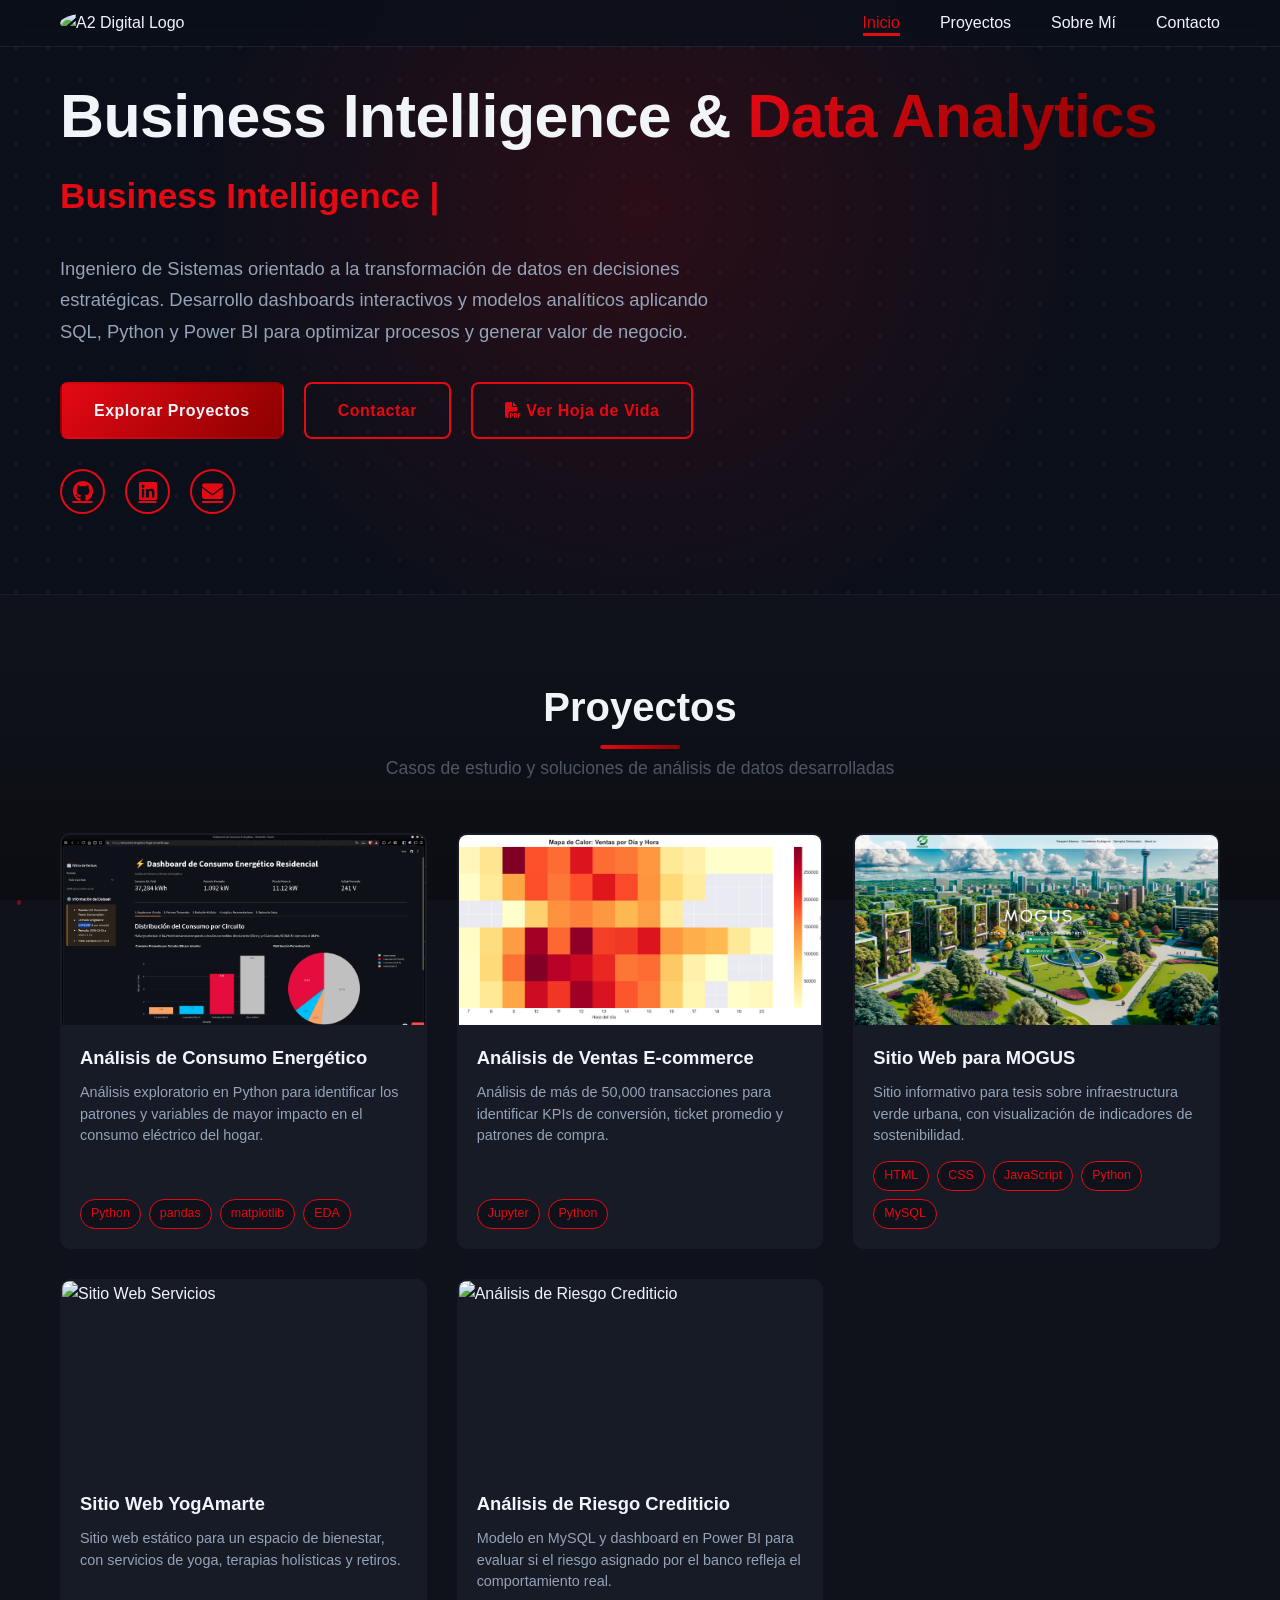
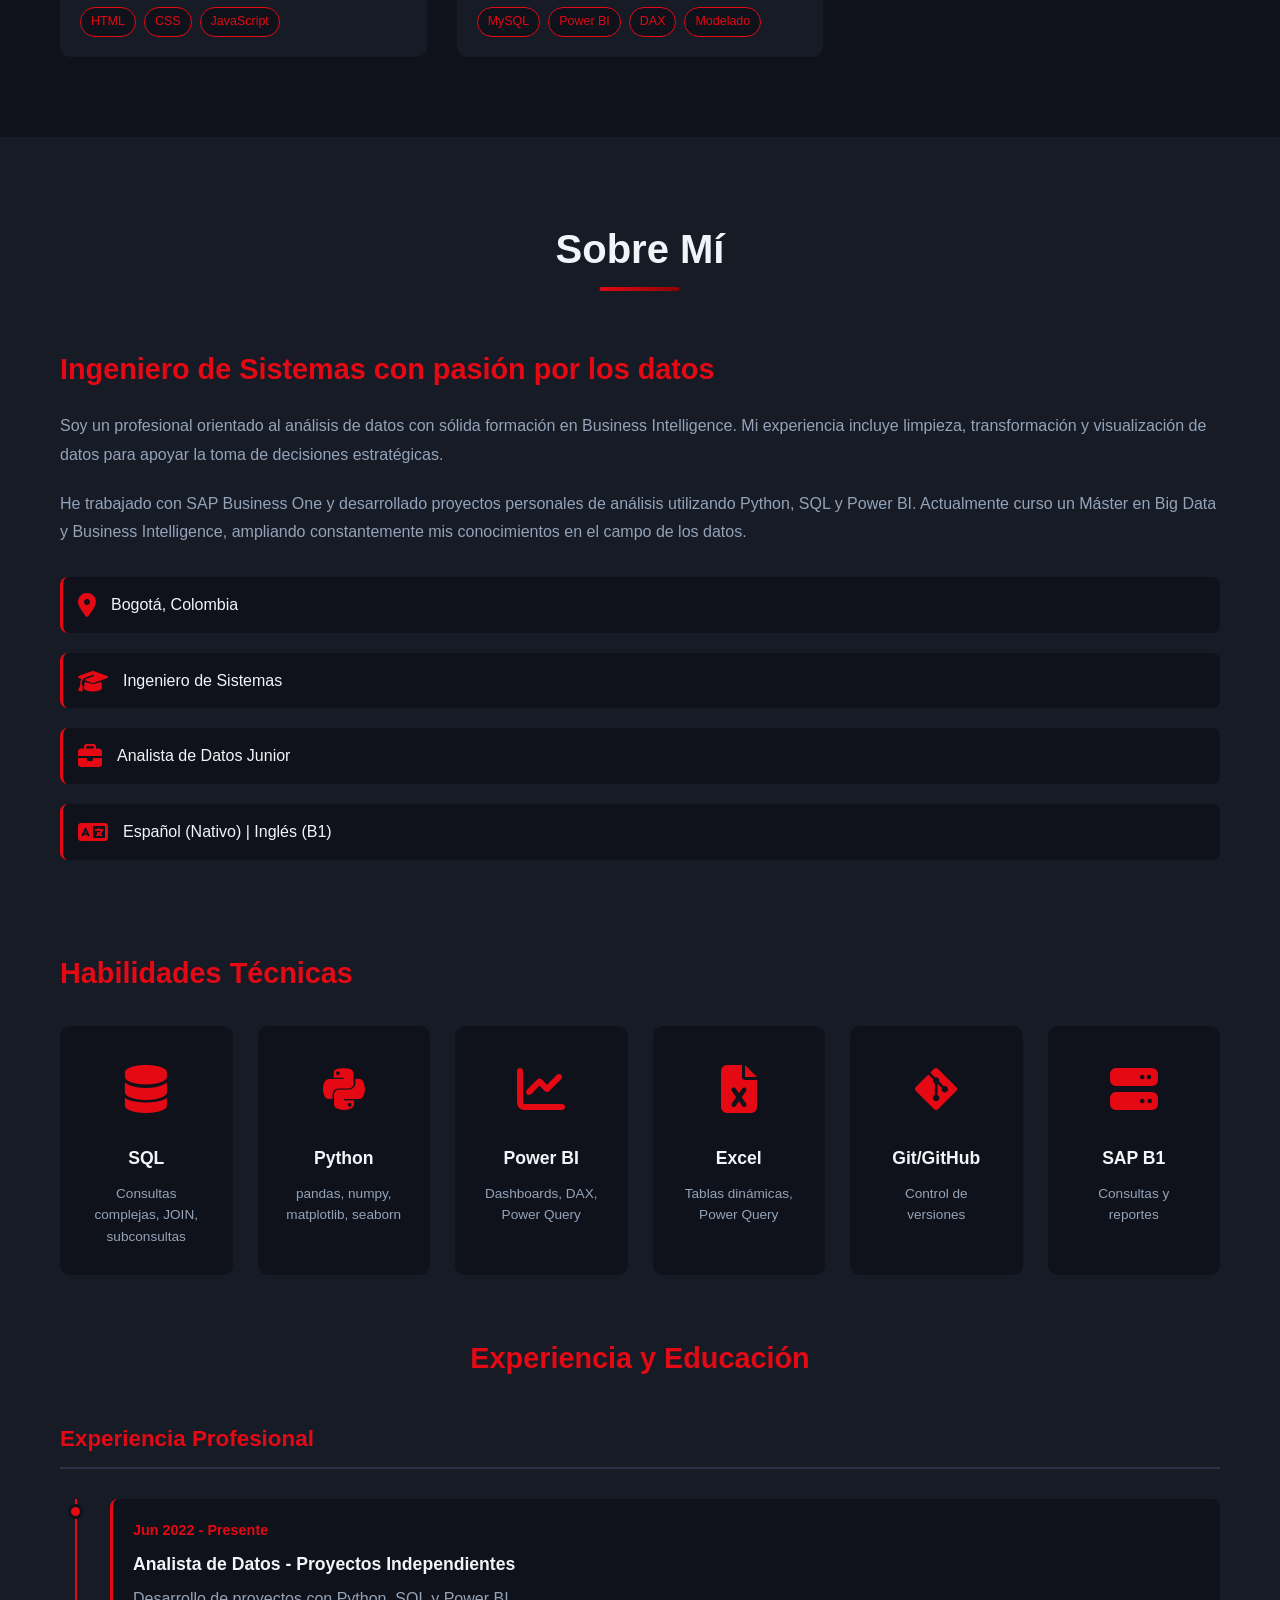
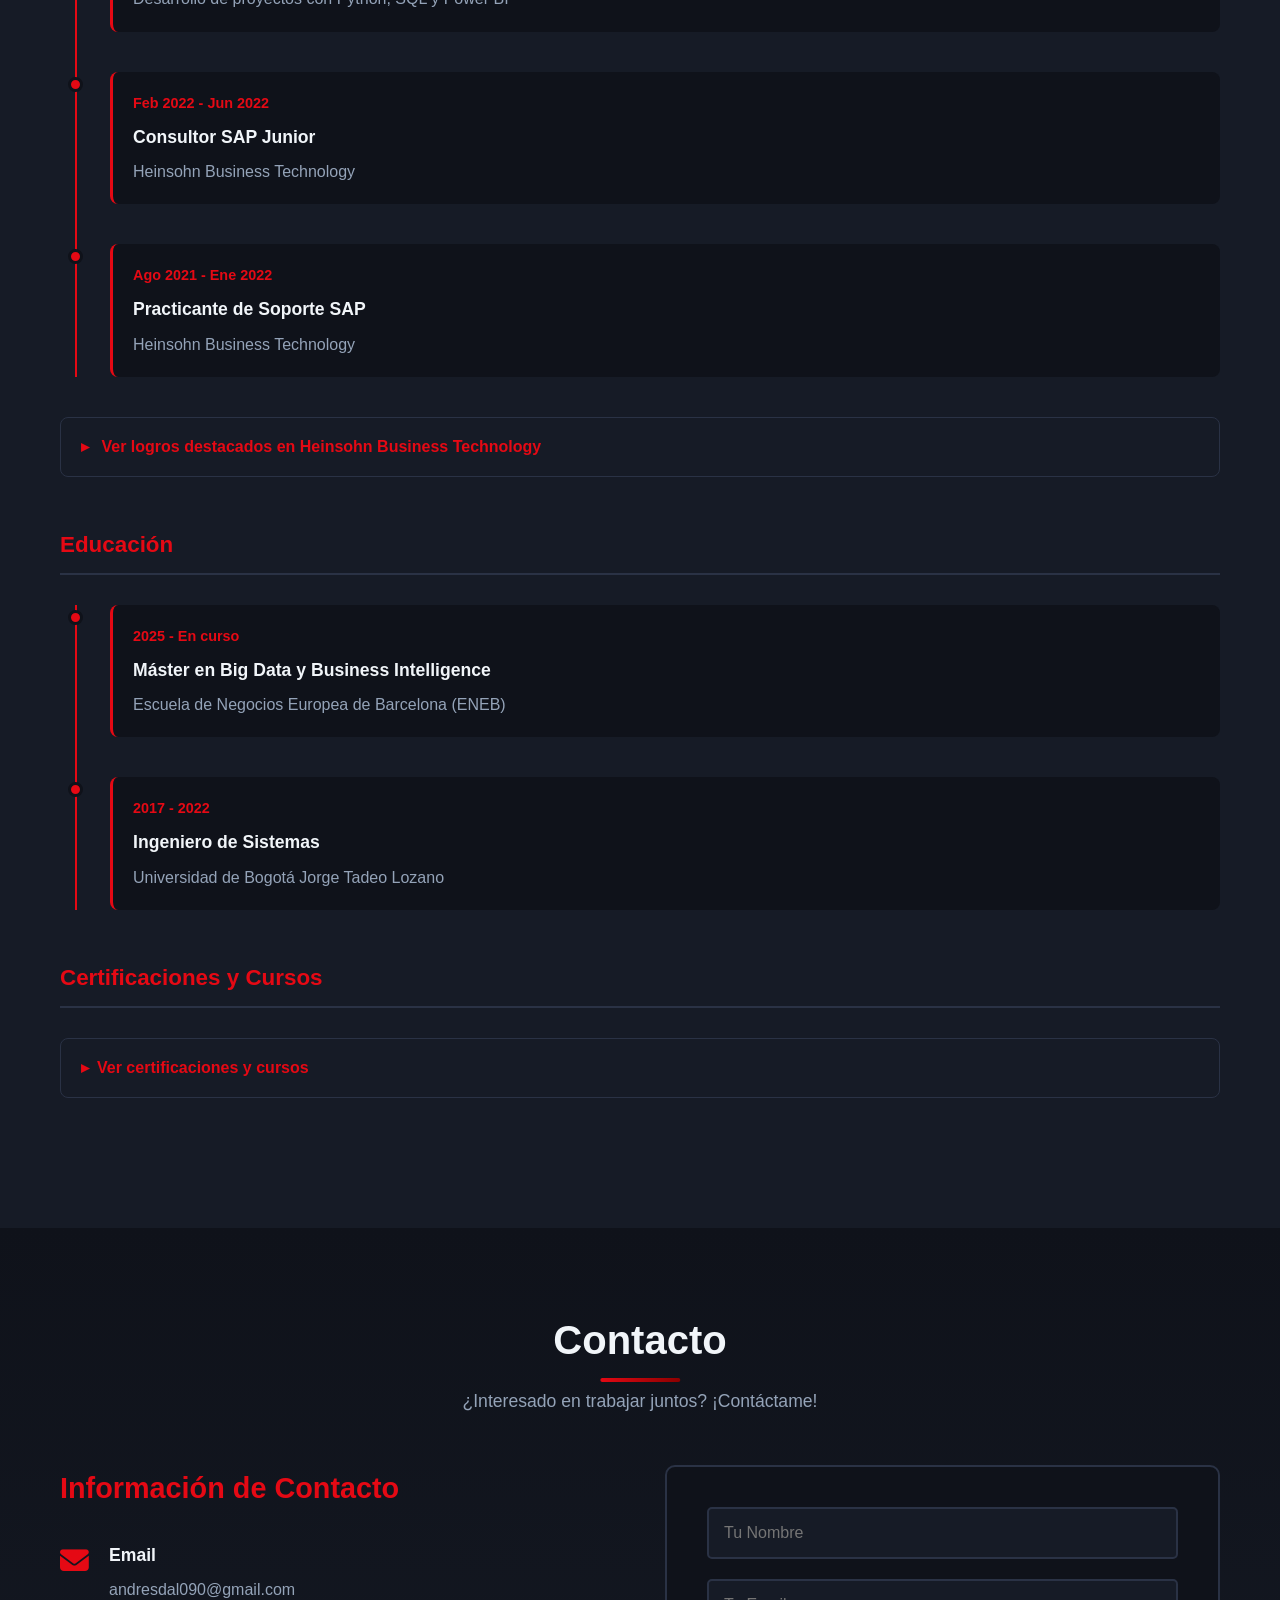
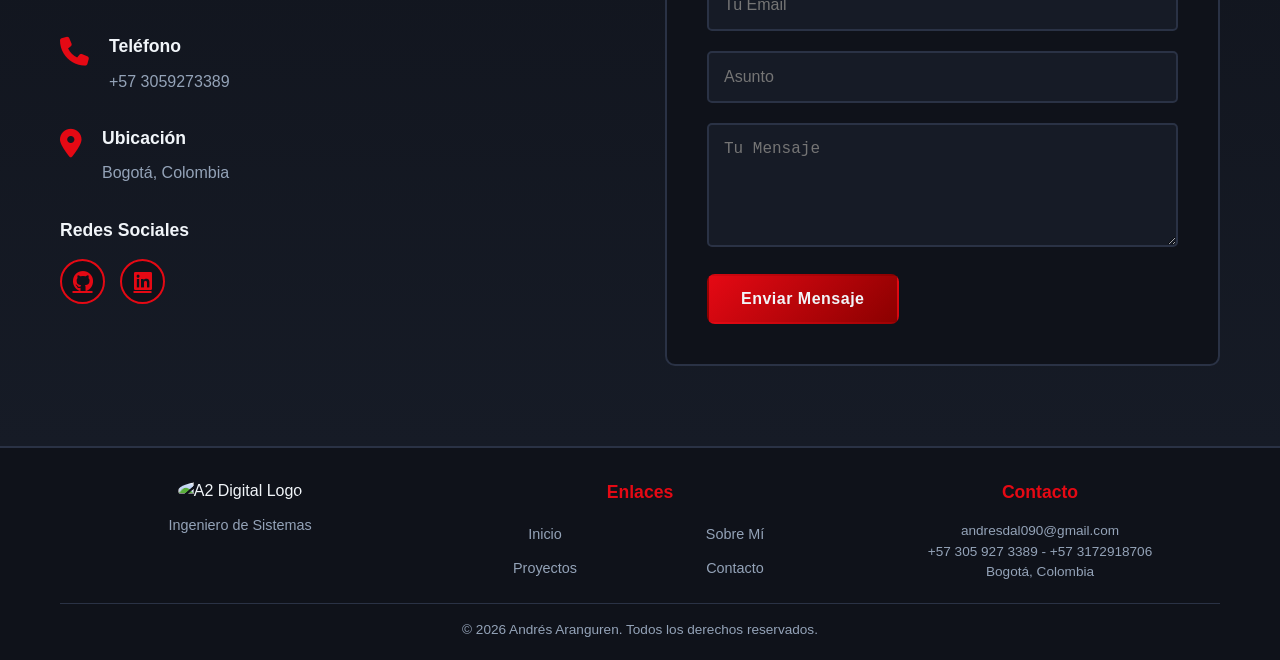
==== index.html @ 92c018df "Change CV download link to Google Drive Updated CV link to point to Google Drive and changed button " ====
<!DOCTYPE html>
<html lang="es">
  <head>
    <meta charset="UTF-8">
    <meta name="viewport" content="width=device-width, initial-scale=1.0">
    <meta
      name="description"
      content="Portafolio de Andrés Aranguren - Ingeniero de Sistemas especializado en Business Intelligence, Data Analytics e Ingeniería de Sistemas con SQL, Python, Power BI"
    >
    <meta
      name="keywords"
      content="Business Intelligence, Data Analytics, Ingeniería de Sistemas, SQL, Python, Power BI, Analista de Datos"
    >
    <meta name="author" content="Andrés Aranguren">
    <title>Andrés Aranguren | Business Intelligence & Data Analytics</title>
    <link rel="stylesheet" href="assets/css/variable.css">
    <link rel="stylesheet" href="assets/css/style.css">

    <!-- Font Awesome Icons -->
    <link
      rel="stylesheet"
      href="https://cdnjs.cloudflare.com/ajax/libs/font-awesome/6.4.0/css/all.min.css"
    >
    <link rel="shortcut icon" href="favicon.png">

    <script type="application/ld+json">
      {
        "@context": "https://schema.org",
        "@type": "Person",
        "name": "Andrés Aranguren",
        "jobTitle": "Analista de Datos Junior",
        "url": "https://a2-digital.github.io/portafolio-analista-datos/",
        "sameAs": [
          "https://github.com/a2-digital",
          "https://www.linkedin.com/in/andres-aranguren-b758a3211"
        ]
      }
    </script>
  </head>
  <body>
    <nav class="navbar" id="navbar">
      <div class="container nav-container">
        <div class="logo">
          <img src="assets/images/logo.png" alt="A2 Digital Logo">
        </div>
        <ul class="nav-menu" id="nav-menu">
          <li><a href="#home" class="nav-link active">Inicio</a></li>
          <li><a href="#projects" class="nav-link">Proyectos</a></li>
          <li><a href="#about" class="nav-link">Sobre Mí</a></li>
          <li><a href="#contact" class="nav-link">Contacto</a></li>
        </ul>
        <div class="hamburger" id="hamburger">
          <span></span>
          <span></span>
          <span></span>
        </div>
      </div>
    </nav>

    <section id="home" class="hero">
      <div class="hero-overlay"></div>
      <div class="container hero-content">
        <div class="hero-text">
          <h1 class="hero-title">
            Business Intelligence & <span class="highlight">Data Analytics</span>
          </h1>
          <h2 class="hero-subtitle">
            <span class="typing-text"></span>
            <span class="cursor">|</span>
          </h2>
          <p class="hero-description">
            Ingeniero de Sistemas orientado a la transformación de datos en decisiones estratégicas. Desarrollo dashboards interactivos y modelos analíticos aplicando SQL, Python y Power BI para optimizar procesos y generar valor de negocio.
          </p>
          <div class="hero-buttons">
            <a href="#projects" class="btn btn-primary">Explorar Proyectos</a>
            <a href="#contact" class="btn btn-secondary">Contactar</a>
            <a href="https://drive.google.com/file/d/12KLltiyiyYY63HSuID1LTZAYPNpR9r2h/view?usp=sharing" 
               target="_blank" 
               rel="noopener noreferrer" 
               class="btn btn-secondary">
              <i class="fa-solid fa-file-pdf"></i> Ver Hoja de Vida
            </a>
          </div>
          <div class="social-links">
            <a
              href="https://github.com/a2-digital"
              target="_blank"
              aria-label="GitHub"
              title="Github"
            >
              <i class="fab fa-github"></i>
              <span class="tooltip-text">Github</span>
            </a>
            <a
              href="https://www.linkedin.com/in/andres-aranguren-b758a3211"
              target="_blank"
              aria-label="LinkedIn"
              title="Linkedin"
            >
              <i class="fab fa-linkedin"></i>
              <span class="tooltip-text">Linkedin</span>
            </a>
            <a
              href="javascript:void(0);"
              class="email-link"
              id="copyEmailBtn"
              data-email="andresdal090@gmail.com"
              aria-label="Copiar Email"
              title="Copiar correo al portapapeles"
            >
              <i class="fas fa-envelope"></i>
              <span class="tooltip-text" id="emailTooltip">Copiar correo</span>
            </a>
          </div>
        </div>
      </div>
      <div class="scroll-indicator">
        <a href="#about" aria-label="Desplazarse hacia abajo">
          <i class="fas fa-chevron-down"></i>
        </a>
      </div>
    </section>

    <!-- PROJECTS SECTION -->
    <section id="projects" class="projects">
      <div class="container">
        <h2 class="section-title">Proyectos</h2>
        <p class="section-subtitle">
          Casos de estudio y soluciones de análisis de datos desarrolladas
        </p>

        <div class="projects-grid">
          <!-- Proyecto 1: Consumo Energético -->
          <div class="project-card">
            <div class="project-image">
              <img
                src="assets/images/projects/dashboard.png"
                alt="Análisis Consumo Energético"
              >
              <div class="project-overlay">
                <a href="project/consumo-energetico.html" class="project-link">
                  <i class="fas fa-arrow-right"></i> Ver más
                </a>
              </div>
            </div>
            <div class="project-content">
              <h3>Análisis de Consumo Energético</h3>
              <p>
                Análisis exploratorio en Python para identificar los patrones y
                variables de mayor impacto en el consumo eléctrico del hogar.
              </p>
              <div class="project-tags">
                <span class="tag">Python</span>
                <span class="tag">pandas</span>
                <span class="tag">matplotlib</span>
                <span class="tag">EDA</span>
              </div>
            </div>
          </div>

          <!-- Proyecto 2: Ventas E-commerce -->
          <div class="project-card">
            <div class="project-image">
              <img
                src="assets/images/projects/ventas-ecommerce.png"
                alt="Análisis Ventas E-commerce"
              >
              <div class="project-overlay">
                <a href="project/ventas-ecommerce.html" class="project-link">
                  <i class="fas fa-arrow-right"></i> Ver más
                </a>
              </div>
            </div>
            <div class="project-content">
              <h3>Análisis de Ventas E-commerce</h3>
              <p>
                Análisis de más de 50,000 transacciones para identificar KPIs de
                conversión, ticket promedio y patrones de compra.
              </p>
              <div class="project-tags">
                <span class="tag">Jupyter</span>
                <span class="tag">Python</span>
              </div>
            </div>
          </div>

          <!-- Proyecto 3: Web Tesis -->
          <div class="project-card">
            <div class="project-image">
              <img
                src="assets/images/projects/web_mogus.png"
                alt="Sitio Web MOGUS"
              >
              <div class="project-overlay">
                <a href="project/mogus.html" class="project-link">
                  <i class="fas fa-arrow-right"></i> Ver más
                </a>
              </div>
            </div>
            <div class="project-content">
              <h3>Sitio Web para MOGUS</h3>
              <p>
                Sitio informativo para tesis sobre infraestructura verde urbana,
                con visualización de indicadores de sostenibilidad.
              </p>
              <div class="project-tags">
                <span class="tag">HTML</span>
                <span class="tag">CSS</span>
                <span class="tag">JavaScript</span>
                <span class="tag">Python</span>
                <span class="tag">MySQL</span>
              </div>
            </div>
          </div>

          <!-- Proyecto 4: Web Servicios -->
          <div class="project-card">
            <div class="project-image">
              <img
                src="assets/images/projects/web-servicios.png"
                alt="Sitio Web Servicios"
              >
              <div class="project-overlay">
                <a href="project/yogamarte.html" class="project-link">
                  <i class="fas fa-arrow-right"></i> Ver más
                </a>
              </div>
            </div>
            <div class="project-content">
              <h3>Sitio Web YogAmarte</h3>
              <p>
                Sitio web estático para un espacio de bienestar, con servicios
                de yoga, terapias holísticas y retiros.
              </p>
              <div class="project-tags">
                <span class="tag">HTML</span>
                <span class="tag">CSS</span>
                <span class="tag">JavaScript</span>
              </div>
            </div>
          </div>

          <!-- Proyecto 5: Riesgo Crediticio -->
          <div class="project-card">
            <div class="project-image">
              <img
                src="assets/images/projects/riesgo-dashboard.png"
                alt="Análisis de Riesgo Crediticio"
              >
              <div class="project-overlay">
                <a href="project/riesgo-crediticio.html" class="project-link">
                  <i class="fas fa-arrow-right"></i> Ver más
                </a>
              </div>
            </div>
            <div class="project-content">
              <h3>Análisis de Riesgo Crediticio</h3>
              <p>
                Modelo en MySQL y dashboard en Power BI para evaluar si el
                riesgo asignado por el banco refleja el comportamiento real.
              </p>
              <div class="project-tags">
                <span class="tag">MySQL</span>
                <span class="tag">Power BI</span>
                <span class="tag">DAX</span>
                <span class="tag">Modelado</span>
              </div>
            </div>
          </div>
        </div>
      </div>
    </section>

    <section id="about" class="about">
      <div class="container">
        <h2 class="section-title">Sobre Mí</h2>
        <div class="about-content">
          <div class="about-text">
            <h3>Ingeniero de Sistemas con pasión por los datos</h3>
            <p>
              Soy un profesional orientado al análisis de datos con sólida
              formación en Business Intelligence. Mi experiencia incluye
              limpieza, transformación y visualización de datos para apoyar la
              toma de decisiones estratégicas.
            </p>
            <p>
              He trabajado con SAP Business One y desarrollado proyectos
              personales de análisis utilizando Python, SQL y Power BI.
              Actualmente curso un Máster en Big Data y Business Intelligence,
              ampliando constantemente mis conocimientos en el campo de los
              datos.
            </p>

            <div class="info-grid">
              <div class="info-item">
                <i class="fas fa-map-marker-alt"></i>
                <span>Bogotá, Colombia</span>
              </div>
              <div class="info-item">
                <i class="fas fa-graduation-cap"></i>
                <span>Ingeniero de Sistemas</span>
              </div>
              <div class="info-item">
                <i class="fas fa-briefcase"></i>
                <span>Analista de Datos Junior</span>
              </div>
              <div class="info-item">
                <i class="fas fa-language"></i>
                <span>Español (Nativo) | Inglés (B1)</span>
              </div>
            </div>
          </div>

          <div class="skills-container">
            <h3>Habilidades Técnicas</h3>
            <div class="skills-grid">
              <div class="skill-item">
                <div class="skill-icon"><i class="fas fa-database"></i></div>
                <h4>SQL</h4>
                <p>Consultas complejas, JOIN, subconsultas</p>
              </div>
              <div class="skill-item">
                <div class="skill-icon"><i class="fab fa-python"></i></div>
                <h4>Python</h4>
                <p>pandas, numpy, matplotlib, seaborn</p>
              </div>
              <div class="skill-item">
                <div class="skill-icon"><i class="fas fa-chart-line"></i></div>
                <h4>Power BI</h4>
                <p>Dashboards, DAX, Power Query</p>
              </div>
              <div class="skill-item">
                <div class="skill-icon"><i class="fas fa-file-excel"></i></div>
                <h4>Excel</h4>
                <p>Tablas dinámicas, Power Query</p>
              </div>
              <div class="skill-item">
                <div class="skill-icon"><i class="fab fa-git-alt"></i></div>
                <h4>Git/GitHub</h4>
                <p>Control de versiones</p>
              </div>
              <div class="skill-item">
                <div class="skill-icon"><i class="fas fa-server"></i></div>
                <h4>SAP B1</h4>
                <p>Consultas y reportes</p>
              </div>
            </div>
          </div>
        </div>

        <!-- Timeline de experiencia y educación -->
        <div class="timeline">
          <h3>Experiencia y Educación</h3>

          <!-- EXPERIENCIA -->
          <div class="timeline-section">
            <h4 class="timeline-subtitle">Experiencia Profesional</h4>
            <div class="timeline-container">
              <div class="timeline-item">
                <div class="timeline-dot"></div>
                <div class="timeline-content">
                  <span class="timeline-date">Jun 2022 - Presente</span>
                  <h5>Analista de Datos - Proyectos Independientes</h5>
                  <p>Desarrollo de proyectos con Python, SQL y Power BI</p>
                </div>
              </div>
              <div class="timeline-item">
                <div class="timeline-dot"></div>
                <div class="timeline-content">
                  <span class="timeline-date">Feb 2022 - Jun 2022</span>
                  <h5>Consultor SAP Junior</h5>
                  <p>Heinsohn Business Technology</p>
                </div>
              </div>
              <div class="timeline-item">
                <div class="timeline-dot"></div>
                <div class="timeline-content">
                  <span class="timeline-date">Ago 2021 - Ene 2022</span>
                  <h5>Practicante de Soporte SAP</h5>
                  <p>Heinsohn Business Technology</p>
                </div>
              </div>
            </div>

            <details class="timeline-details">
              <summary>
                Ver logros destacados en Heinsohn Business Technology
              </summary>
              <br>
              <ul class="findings-list">
                <li>
                  Creación de documentación técnica para entornos SAP SQL Server
                  y SAP HANA, estandarizando procesos complejos y facilitando su
                  replicación.
                </li>
                <li>
                  Solución de problemas de integración entre SAP HANA, Linux y
                  Power BI, mejorando la disponibilidad de información en los
                  tableros de control.
                </li>
                <li>
                  Resolución de incidencias técnicas en SAP Business One,
                  Windows y Power BI, garantizando la continuidad operativa de
                  procesos críticos.
                </li>
                <li>
                  Reducción de los tiempos de atención de incidencias mediante
                  la elaboración de guías y manuales de configuración y soporte.
                </li>
              </ul>
            </details>
          </div>

          <!-- EDUCACIÓN -->
          <div class="timeline-section">
            <h4 class="timeline-subtitle">Educación</h4>
            <div class="timeline-container">
              <div class="timeline-item">
                <div class="timeline-dot"></div>
                <div class="timeline-content">
                  <span class="timeline-date">2025 - En curso</span>
                  <h5>Máster en Big Data y Business Intelligence</h5>
                  <p>Escuela de Negocios Europea de Barcelona (ENEB)</p>
                </div>
              </div>
              <div class="timeline-item">
                <div class="timeline-dot"></div>
                <div class="timeline-content">
                  <span class="timeline-date">2017 - 2022</span>
                  <h5>Ingeniero de Sistemas</h5>
                  <p>Universidad de Bogotá Jorge Tadeo Lozano</p>
                </div>
              </div>
            </div>
          </div>

          <!-- CERTIFICACIONES -->
          <div class="timeline-section">
            <h4 class="timeline-subtitle">Certificaciones y Cursos</h4>
            <details class="timeline-details">
              <summary>Ver certificaciones y cursos</summary>
              <br>
              <ul class="findings-list">
                <li>Google Data Analytics — 2024</li>
                <li>Análisis de Datos, 105 h — Avanza Tech, 2025</li>
                <li>
                  Diseño y Gestión de Bases de Datos, 48h — Universidad de los
                  Andes, 2024
                </li>
                <li>MySQL y Python — A2 Capacitaciones, 2022</li>
                <li>
                  Oracle Next Education — Alura LATAM, 2023 (Java, Business
                  Agility, Programación)
                </li>
              </ul>
            </details>
          </div>
        </div>
      </div>
    </section>

    <!-- CONTACT SECTION -->
    <section id="contact" class="contact">
      <div class="container">
        <h2 class="section-title">Contacto</h2>
        <p class="section-subtitle">
          ¿Interesado en trabajar juntos? ¡Contáctame!
        </p>

        <div class="contact-content">
          <div class="contact-info">
            <h3>Información de Contacto</h3>
            <div class="contact-item">
              <i class="fas fa-envelope"></i>
              <div>
                <h4>Email</h4>
                <a href="mailto:andresdal090@gmail.com"
                  >andresdal090@gmail.com</a
                >
              </div>
            </div>
            <div class="contact-item">
              <i class="fas fa-phone"></i>
              <div>
                <h4>Teléfono</h4>
                <a href="tel:+573059273389">+57 3059273389</a>
              </div>
            </div>
            <div class="contact-item">
              <i class="fas fa-map-marker-alt"></i>
              <div>
                <h4>Ubicación</h4>
                <p>Bogotá, Colombia</p>
              </div>
            </div>
            <div class="contact-social">
              <h4>Redes Sociales</h4>
              <div class="social-icons">
                <a href="https://github.com/a2-digital" target="_blank" aria-label="GitHub de Andrés Aranguren"
                  ><i class="fab fa-github" aria-hidden="true"></i
                ></a>
                <a
                  href="https://www.linkedin.com/in/andres-aranguren-b758a3211"
                  target="_blank"
                  aria-label="LinkedIn de Andrés Aranguren"
                  ><i class="fab fa-linkedin" aria-hidden="true"></i
                ></a>
              </div>
            </div>
          </div>

          <form class="contact-form" id="contact-form">
            <div class="form-group">
              <input type="text" name="name" placeholder="Tu Nombre" required>
            </div>
            <div class="form-group">
              <input
                type="email"
                name="email"
                placeholder="Tu Email"
                required
              >
            </div>
            <div class="form-group">
              <input type="text" name="subject" placeholder="Asunto">
            </div>
            <div class="form-group">
              <textarea
                name="message"
                rows="5"
                placeholder="Tu Mensaje"
                required
              ></textarea>
            </div>
            <button type="submit" class="btn btn-primary">
              Enviar Mensaje
            </button>
          </form>
        </div>
      </div>
    </section>

    <!-- FOOTER -->
    <footer class="footer">
      <div class="container">
        <div class="footer-content">
          <div class="footer-logo">
            <img src="assets/images/logo.png" alt="A2 Digital Logo">
            <p>Ingeniero de Sistemas</p>
          </div>
          <div class="footer-links">
            <h4>Enlaces</h4>
            <ul>
              <li><a href="#home">Inicio</a></li>
              <li><a href="#about">Sobre Mí</a></li>
              <li><a href="#projects">Proyectos</a></li>
              <li><a href="#contact">Contacto</a></li>
            </ul>
          </div>
          <div class="footer-contact">
            <h4>Contacto</h4>
            <p>andresdal090@gmail.com</p>
            <p>+57 305 927 3389 - +57 3172918706</p>
            <p>Bogotá, Colombia</p>
          </div>
        </div>
        <div class="footer-bottom">
          <p>&copy; 2026 Andrés Aranguren. Todos los derechos reservados.</p>
        </div>
      </div>
    </footer>

    <!-- Botón scroll to top -->
    <button type="button" class="scroll-top" id="scroll-top" aria-label="Volver arriba">
      <i class="fas fa-arrow-up"></i>
    </button>

    <!-- Scripts -->
    <script
      src="https://cdn.jsdelivr.net/npm/@emailjs/browser@4/dist/email.min.js"
    ></script>
    <script>
      (function () {
        emailjs.init("_FgvQMHeWAUQQcf1Y");
      })();
    </script>
    <script src="assets/js/main.js"></script>
  </body>
</html>
---- assets/css/variable.css ----
:root {
  --bg-main: #0f121a;        /* Fondo principal suave (Azul Noche / Pizarra) */
  --bg-card: #161b26;        /* Tarjetas y bloques (Un tono más claro para elevarlas) */
  --bg-card-hover: #1f2636;  /* Hover en tarjetas */
  
  --primary-red: #e50914;    
  --dark-red: #8b0000;
  
  --text-primary: #f1f5f9;   /* Blanco suave */
  --text-secondary: #94a3b8; /* Gris claro frío para descripciones */

  --red-text: #ff5c66;  /* rojo claro para texto: 5.7:1 sobre tus tarjetas */
  --red-btn:  #c4070f;  /* rojo para botones con texto blanco: 6.2:1 */

  /* Gradientes */
  --gradient-red: linear-gradient(135deg, var(--primary-red), var(--dark-red));
  --gradient-dark: linear-gradient(180deg, #0f121a 0%, #161b26 100%);

  /* Variables legacy para evitar romper clases */
  --black: var(--bg-main);
  --dark-gray: var(--bg-card);
  --medium-gray: #2a3245;
  --light-gray: var(--text-secondary);
  --white: var(--text-primary);
  --off-white: var(--text-primary);

  /* Espaciado y Estructura */
  --section-padding: 80px 0;
  --container-width: 1200px;
  --transition: all 0.3s ease;
}

* {
  margin: 0;
  padding: 0;
  box-sizing: border-box;
}

html {
  scroll-behavior: smooth;
  font-size: 16px;
}

body {
  font-family: "Segoe UI", Tahoma, Geneva, Verdana, sans-serif;
  background-color: var(--bg-main);
  color: var(--text-primary);
  line-height: 1.6;
  overflow-x: hidden;
}

.container {
  max-width: var(--container-width);
  margin: 0 auto;
  padding: 0 20px;
}

.navbar {
  position: fixed;
  top: 0;
  left: 0;
  width: 100%;
  background: rgba(11, 15, 25, 0.8) !important; /* Fondo semitransparente */
  backdrop-filter: blur(12px);    
  padding: 10px 0;
  z-index: 1000;
  transition: var(--transition);
  border-bottom: 1px solid rgba(255, 255, 255, 0.08); /* Línea divisoria sutil */
  -webkit-backdrop-filter: blur(12px);

}

.navbar.scrolled {
  box-shadow: 0 2px 20px rgba(165, 42, 42, 0.3);
  border-bottom: 2px solid var(--primary-red);
}

.nav-container {
  display: flex;
  justify-content: space-between;
  align-items: center;
  padding: 0 20px;
}

.logo img {
  height: 60px;
  transition: var(--transition);
  border-radius: 50%;
  border-radius: 50%;
}

.logo img:hover {
  transform: scale(1.05);
}

.nav-menu {
  display: flex;
  list-style: none;
  gap: 40px;
}

.nav-link {
  color: var(--off-white);
  text-decoration: none;
  font-weight: 500;
  font-size: 1rem;
  position: relative;
  transition: var(--transition);
}

.nav-link::after {
  content: "";
  position: absolute;
  bottom: -5px;
  left: 0;
  width: 0;
  height: 2px;
  background: var(--gradient-red);
  transition: width 0.3s ease;
}

.nav-link:hover,
.nav-link.active {
  color: var(--primary-red);
}

.nav-link:hover::after,
.nav-link.active::after {
  width: 100%;
  background: var(--primary-red);
  height: 3px;
}

.hamburger {
  display: none;
  flex-direction: column;
  cursor: pointer;
  gap: 5px;
}

.hamburger span {
  width: 25px;
  height: 3px;
  background: var(--primary-red);
  transition: var(--transition);
}
---- assets/css/style.css ----
body {
  font-family: "Segoe UI", Tahoma, Geneva, Verdana, sans-serif;
  background-color: var(--black);
  color: var(--off-white);
  line-height: 1.6;
  overflow-x: hidden;
}

.container {
  max-width: var(--container-width);
  margin: 0 auto;
  padding: 0 20px;
}

/* ===============================
   HERO SECTION
   =============================== */
.hero {
  background-color: #0b0f19;
  background-image: 
    radial-gradient(circle at 50% 35%, rgba(229, 9, 20, 0.15) 0%, transparent 60%),
    radial-gradient(rgba(255, 255, 255, 0.08) 1px, transparent 1px);
  background-size: 100% 100%, 32px 32px;
}

.hero-overlay {
  position: absolute;
  top: 0;
  left: 0;
  width: 100%;
  height: 100%;
  background: linear-gradient(to bottom, transparent 70%, #0b0d12 100%);
  pointer-events: none;
}

.hero-content {
  display: grid;
  grid-template-columns: 1fr;
  align-items: center;
  gap: 50px;
  z-index: 1;
}

.hero-title {
  font-size: 3.8rem;
  font-weight: 800;
  margin-bottom: 15px;
  line-height: 1.2;
  animation: fadeInUp 0.8s ease;
  letter-spacing: -0.5px;
}

.highlight {
  background: var(--gradient-red);
  -webkit-background-clip: text;
  -webkit-text-fill-color: transparent;
  background-clip: text;
}

.hero-subtitle {
  font-size: 2.2rem;
  color: var(--light-gray);
  margin-bottom: 25px;
  min-height: 60px;
  animation: fadeInUp 0.8s ease 0.15s both;
  font-weight: 600;
}

.typing-text {
  color: var(--primary-red);
  font-weight: 700;
}

.cursor {
  animation: blink 0.8s infinite;
  color: var(--primary-red);
  font-weight: 700;
}

.hero-description {
  font-size: 1.15rem;
  color: var(--light-gray);
  max-width: 650px;
  margin-bottom: 35px;
  animation: fadeInUp 0.8s ease 0.3s both;
  line-height: 1.7;
}

.hero-buttons {
  display: flex;
  gap: 20px;
  margin-bottom: 30px;
  animation: fadeInUp 1s ease 0.6s both;
}

.btn {
  padding: 14px 32px;
  border-radius: 8px;
  text-decoration: none;
  font-weight: 700;
  transition: var(--transition);
  display: inline-block;
  font-size: 1rem;
  letter-spacing: 0.5px;
}

.btn-primary {
  background: var(--gradient-red);
  color: var(--white);
  border: 2px solid transparent;
}

.btn-primary:hover {
  transform: translateY(-3px);
  box-shadow: 0 10px 25px rgba(165, 42, 42, 0.4);
}

.btn-secondary {
  background: transparent;
  color: var(--primary-red);
  border: 2px solid var(--primary-red);
}

.btn-secondary:hover {
  background: var(--primary-red);
  color: var(--white);
  transform: translateY(-3px);
}

.social-links {
  display: flex;
  gap: 20px;
  animation: fadeInUp 1s ease 0.8s both;
}

.social-links a {
  width: 45px;
  height: 45px;
  display: flex;
  align-items: center;
  justify-content: center;
  border: 2px solid var(--primary-red);
  border-radius: 50%;
  color: var(--primary-red);
  font-size: 1.3rem;
  transition: var(--transition);
}

.social-links a:hover {
  background: var(--primary-red);
  color: var(--white);
  transform: translateY(-5px);
  box-shadow: 0 5px 15px rgba(165, 42, 42, 0.4);
}

.email-link {
  position: relative;
  display: inline-flex;
  align-items: center;
  justify-content: center;
}

/* Tooltip para feedback al copiar */
.tooltip-text {
  visibility: hidden;
  opacity: 0;
  width: 120px;
  background-color: #1e232d;
  color: #ffffff;
  text-align: center;
  border-radius: 6px;
  padding: 5px 8px;
  position: absolute;
  z-index: 10;
  bottom: 125%; /* Aparece justo arriba del icono */
  left: 50%;
  transform: translateX(-50%);
  font-size: 0.75rem;
  font-weight: 500;
  border: 1px solid rgba(255, 255, 255, 0.1);
  transition: opacity 0.3s, visibility 0.3s;
  pointer-events: none;
}

.tooltip-text::after {
  content: "";
  position: absolute;
  top: 100%;
  left: 50%;
  margin-left: -5px;
  border-width: 5px;
  border-style: solid;
  border-color: #1e232d transparent transparent transparent;
}

.email-link:hover .tooltip-text,
.tooltip-text.active {
  visibility: visible;
  opacity: 1;
}

/* Notificación Emergente (Toast) */
.toast-notification {
  position: fixed;
  bottom: 30px;
  right: 30px;
  background-color: #1e232d;
  color: #ffffff;
  padding: 12px 20px;
  border-radius: 8px;
  border-left: 4px solid #e50914; /* Color rojo de tu paleta */
  box-shadow: 0 5px 15px rgba(0, 0, 0, 0.4);
  display: flex;
  align-items: center;
  gap: 10px;
  font-size: 0.95rem;
  font-weight: 600;
  z-index: 9999;
  opacity: 0;
  transform: translateY(20px);
  transition: opacity 0.3s ease, transform 0.3s ease;
}

.toast-notification.show {
  opacity: 1;
  transform: translateY(0);
}

.toast-notification i {
  color: #2ed573; /* Ícono verde de éxito */
  font-size: 1.1rem;
}

.hero-image {
  display: none; /* Oculto porque no hay foto de perfil */
}

.scroll-indicator {
  position: absolute;
  bottom: 30px;
  left: 50%;
  transform: translateX(-50%);
  animation: bounce 2s infinite;
}

.scroll-indicator a {
  color: var(--primary-red);
  font-size: 2rem;
}

/* ===============================
   SECTIONS
   =============================== */
section {
  padding: var(--section-padding);
}

.section-title {
  font-size: 2.5rem;
  text-align: center;
  margin-bottom: 15px;
  position: relative;
  display: inline-block;
  left: 50%;
  transform: translateX(-50%);
}

.section-title::after {
  content: "";
  position: absolute;
  bottom: -10px;
  left: 50%;
  transform: translateX(-50%);
  width: 80px;
  height: 4px;
  background: var(--gradient-red);
  border-radius: 2px;
}

.section-subtitle {
  text-align: center;
  color: var(--light-gray);
  font-size: 1.1rem;
  margin-bottom: 50px;
}

/* ===============================
   ABOUT SECTION
   =============================== */
.about {
  background: var(--dark-gray);
}

.about-content {
  display: grid;
  grid-template-columns: 1fr;
  gap: 50px;
  margin-top: 50px;
}

.about-text h3 {
  font-size: 1.8rem;
  color: var(--primary-red);
  margin-bottom: 20px;
}

.about-text p {
  color: var(--light-gray);
  margin-bottom: 20px;
  line-height: 1.8;
}

.info-grid {
  display: grid;
  grid-template-columns: repeat(auto-fit, max(250px, 1fr));
  gap: 20px;
  margin-top: 30px;
}

.info-item {
  display: flex;
  align-items: center;
  gap: 15px;
  padding: 15px;
  background: var(--black);
  border-radius: 8px;
  border-left: 3px solid var(--primary-red);
}

.info-item i {
  color: var(--primary-red);
  font-size: 1.5rem;
}

.skills-container {
  margin-top: 40px;
}

.skills-container h3 {
  font-size: 1.8rem;
  color: var(--primary-red);
  margin-bottom: 30px;
}

.skills-grid {
  display: grid;
  grid-template-columns: repeat(auto-fit, minmax(150px, 1fr));
  gap: 25px;
}

.skill-item {
  background: var(--black);
  padding: 25px;
  border-radius: 10px;
  text-align: center;
  transition: var(--transition);
  border: 2px solid transparent;
}

.skill-item:hover {
  border-color: var(--primary-red);
  transform: translateY(-5px);
  box-shadow: 0 10px 30px rgba(165, 42, 42, 0.2);
}

.skill-icon {
  font-size: 3rem;
  color: var(--primary-red);
  margin-bottom: 15px;
}

.skill-item h4 {
  font-size: 1.1rem;
  margin-bottom: 10px;
  color: var(--white);
}

.skill-item p {
  font-size: 0.85rem;
  color: var(--light-gray);
}

/* Timeline */
.timeline {
  margin-top: 60px;
}

.timeline h3 {
  font-size: 1.8rem;
  color: var(--primary-red);
  margin-bottom: 40px;
  text-align: center;
}

.timeline-section {
  margin-bottom: 50px;
}

.timeline-subtitle {
  font-size: 1.4rem;
  color: var(--primary-red);
  margin-bottom: 30px;
  padding-bottom: 10px;
  border-bottom: 2px solid var(--medium-gray);
}

.timeline-details {
  margin-top: 20px;
  background: var(--dark-gray);
  border: 1px solid var(--medium-gray);
  border-radius: 8px;
  padding: 16px 20px;
}

.timeline-details summary {
  cursor: pointer;
  color: var(--primary-red);
  font-weight: 600;
  list-style: none;
}

.timeline-details summary::-webkit-details-marker {
  display: none;
}

.timeline-details summary::before {
  content: "▸";
  display: inline-block;
  margin-right: 8px;
  transition: var(--transition);
}

.timeline-details[open] summary::before {
  transform: rotate(90deg);
}

.timeline-details .findings-list {
  list-style: none;
  padding: 0;
  margin: 0;
}

.timeline-details .findings-list li {
  background: var(--black);
  border-left: 4px solid var(--primary-red);
  padding: 12px 16px;
  margin-bottom: 10px;
  border-radius: 0 6px 6px 0;
  line-height: 1.6;
  color: var(--light-gray);
  font-size: 0.92rem;
}

.timeline-details .findings-list li:last-child {
  margin-bottom: 0;
}

.timeline-content h5 {
  font-size: 1.1rem;
  margin-bottom: 8px;
  color: var(--white);
}
.timeline-container {
  position: relative;
  padding-left: 50px;
}

.timeline-container::before {
  content: "";
  position: absolute;
  left: 15px;
  top: 0;
  bottom: 0;
  width: 2px;
  background: var(--primary-red);
}

.timeline-item {
  position: relative;
  margin-bottom: 40px;
}

.timeline-dot {
  position: absolute;
  left: -42px;
  top: 5px;
  width: 15px;
  height: 15px;
  background: var(--primary-red);
  border-radius: 50%;
  border: 3px solid var(--black);
}

.timeline-content {
  background: var(--black);
  padding: 20px;
  border-radius: 8px;
  border-left: 3px solid var(--primary-red);
}

.timeline-date {
  color: var(--primary-red);
  font-weight: 600;
  font-size: 0.9rem;
  display: block;
  margin-bottom: 8px;
}

.timeline-content h4 {
  font-size: 1.2rem;
  margin-bottom: 8px;
  color: var(--white);
}

.timeline-content p {
  color: var(--light-gray);
}

/* ===============================
   PROJECTS SECTION
   =============================== */
#projects {
  border-top: 1px solid rgba(255, 255, 255, 0.05);
}
.projects {
  background: var(--black);
}

.projects-grid {
  display: grid;
  grid-template-columns: repeat(auto-fit, minmax(320px, 1fr));
  gap: 30px;
  margin-top: 50px;
}

.project-card {
  background: var(--dark-gray);
  border-radius: 10px;
  overflow: hidden;
  transition: var(--transition);
  border: 2px solid transparent;
  display: flex;
  flex-direction: column;
  height: 100%;
}

.project-card:hover {
  transform: translateY(-10px);
  border-color: var(--primary-red);
  box-shadow: 0 15px 40px rgba(165, 42, 42, 0.3);
}

.project-image {
  position: relative;
  height: 190px;
  overflow: hidden;
}

.project-image img {
  width: 100%;
  height: 100%;
  object-fit: cover;
  transition: var(--transition);
}

.project-card:hover .project-image img {
  transform: scale(1.1);
}

.project-overlay {
  position: absolute;
  top: 0;
  left: 0;
  width: 100%;
  height: 100%;
  background: rgba(165, 42, 42, 0.9);
  display: flex;
  align-items: center;
  justify-content: center;
  opacity: 0;
  transition: var(--transition);
}

.project-card:hover .project-overlay {
  opacity: 1;
}

.project-link {
  color: var(--white);
  text-decoration: none;
  font-weight: 600;
  padding: 10px 20px;
  border: 2px solid var(--white);
  border-radius: 5px;
  transition: var(--transition);
  font-size: 0.9rem;
}

.project-link:hover {
  background: var(--white);
  color: var(--primary-red);
}

.project-content {
  padding: 18px;
  display: flex;
  flex-direction: column;
  flex-grow: 1;
}

.project-content h3 {
  font-size: 1.15rem;
  margin-bottom: 10px;
  color: var(--white);
}

.project-content p {
  color: var(--light-gray);
  margin-bottom: 14px;
  line-height: 1.5;
  font-size: 0.9rem;
}

.project-tags {
  display: flex;
  flex-wrap: wrap;
  gap: 8px;
  margin-top: auto;
}

.tag {
  background: var(--black);
  color: var(--primary-red);
  padding: 4px 10px;
  border-radius: 15px;
  font-size: 0.78rem;
  border: 1px solid var(--primary-red);
}

/* ===============================
   CONTACT SECTION
   =============================== */
.contact {
  background: var(--gradient-dark);
}

.contact-content {
  display: grid;
  grid-template-columns: 1fr 1fr;
  gap: 50px;
  margin-top: 50px;
}

.contact-info h3 {
  font-size: 1.8rem;
  color: var(--primary-red);
  margin-bottom: 30px;
}

.contact-item {
  display: flex;
  gap: 20px;
  margin-bottom: 30px;
  align-items: flex-start;
}

.contact-item i {
  color: var(--primary-red);
  font-size: 1.8rem;
  margin-top: 5px;
}

.contact-item h4 {
  font-size: 1.1rem;
  margin-bottom: 8px;
  color: var(--white);
}

.contact-item a,
.contact-item p {
  color: var(--light-gray);
  text-decoration: none;
  transition: var(--transition);
}

.contact-item a:hover {
  color: var(--primary-red);
}

.contact-social {
  margin-top: 30px;
}

.contact-social h4 {
  font-size: 1.1rem;
  margin-bottom: 15px;
  color: var(--white);
}

.social-icons {
  display: flex;
  gap: 15px;
}

.social-icons a {
  width: 45px;
  height: 45px;
  display: flex;
  align-items: center;
  justify-content: center;
  background: var(--black);
  border: 2px solid var(--primary-red);
  border-radius: 50%;
  color: var(--primary-red);
  font-size: 1.3rem;
  transition: var(--transition);
}

.social-icons a:hover {
  background: var(--primary-red);
  color: var(--white);
  transform: scale(1.1);
}

.contact-form {
  background: var(--black);
  padding: 40px;
  border-radius: 10px;
  border: 2px solid var(--medium-gray);
}

.form-group {
  margin-bottom: 20px;
}

.form-group input,
.form-group textarea {
  width: 100%;
  padding: 15px;
  background: var(--dark-gray);
  border: 2px solid var(--medium-gray);
  border-radius: 5px;
  color: var(--white);
  font-size: 1rem;
  transition: var(--transition);
}

.form-group input:focus,
.form-group textarea:focus {
  outline: none;
  border-color: var(--primary-red);
}

.form-group textarea {
  resize: vertical;
}

/* ===============================
   FOOTER
   =============================== */
.footer {
  background: var(--black);
  padding: 30px 20px 15px;
  border-top: 2px solid var(--medium-gray);
}

.footer-content {
  display: grid;
  grid-template-columns: repeat(3, 1fr);
  gap: 40px;
  max-width: 1200px;
  margin: 0 auto 20px;
  align-items: start;
}

/* Logo section */
.footer-logo {
  text-align: center;
}

.footer-logo img {
  height: 70px;
  width: 70px;
  border-radius: 50%;
  margin-bottom: 10px;
  object-fit: contain;
}

.footer-logo p {
  color: var(--light-gray);
  font-size: 0.9rem;
  margin: 0;
}

/* Enlaces section - 2 COLUMNAS */
.footer-links {
  text-align: center;
}

.footer-links h4 {
  color: var(--primary-red);
  font-size: 1.1rem;
  margin-bottom: 15px;
}

.footer-links ul {
  list-style: none;
  padding: 0;
  margin: 0;
  display: grid;
  grid-template-columns: repeat(2, 1fr); /* 2 COLUMNAS */
  gap: 8px 20px;
}

.footer-links li {
  margin: 0;
}

.footer-links a {
  color: var(--light-gray);
  text-decoration: none;
  font-size: 0.9rem;
  transition: var(--transition);
  display: inline-block;
}

.footer-links a:hover {
  color: var(--primary-red);
  transform: translateX(3px);
}

/* Contacto section - UNA FILA */
.footer-contact {
  text-align: center;
}

.footer-contact h4 {
  color: var(--primary-red);
  font-size: 1.1rem;
  margin-bottom: 15px;
}

.footer-contact-info {
  display: flex;
  flex-direction: column;
  gap: 5px;
  align-items: center;
}

.footer-contact p {
  color: var(--light-gray);
  font-size: 0.85rem;
  margin: 0;
  line-height: 1.5;
}

/* Footer bottom */
.footer-bottom {
  text-align: center;
  padding-top: 15px;
  margin-top: 15px;
  border-top: 1px solid var(--medium-gray);
  color: var(--light-gray);
  font-size: 0.85rem;
}

/* Responsive */
@media (max-width: 768px) {
  .footer-content {
    grid-template-columns: 1fr;
    gap: 25px;
  }

  .footer-links ul {
    grid-template-columns: repeat(2, 1fr);
  }
}

/* ===============================
   SCROLL TO TOP BUTTON
   =============================== */
.scroll-top {
  position: fixed;
  bottom: 30px;
  right: 30px;
  width: 50px;
  height: 50px;
  background: var(--gradient-red);
  color: var(--white);
  border: none;
  border-radius: 50%;
  font-size: 1.5rem;
  cursor: pointer;
  opacity: 0;
  visibility: hidden;
  transition: var(--transition);
  z-index: 999;
}

.scroll-top.active {
  opacity: 1;
  visibility: visible;
}

.scroll-top:hover {
  transform: translateY(-5px);
  box-shadow: 0 10px 25px rgba(165, 42, 42, 0.4);
}

/* ===============================
   ANIMATIONS
   =============================== */
@keyframes fadeInUp {
  from {
    opacity: 0;
    transform: translateY(30px);
  }
  to {
    opacity: 1;
    transform: translateY(0);
  }
}

@keyframes bounce {
  0%,
  20%,
  50%,
  80%,
  100% {
    transform: translateX(-50%) translateY(0);
  }
  40% {
    transform: translateX(-50%) translateY(-10px);
  }
  60% {
    transform: translateX(-50%) translateY(-5px);
  }
}

@keyframes blink {
  0%,
  100% {
    opacity: 1;
  }
  50% {
    opacity: 0;
  }
}

/* ===============================
   RESPONSIVE DESIGN
   =============================== */
@media (max-width: 768px) {
  .nav-menu {
    position: fixed;
    left: -100%;
    top: 70px;
    flex-direction: column;
    background: rgba(26, 26, 26, 0.98);
    width: 100%;
    text-align: center;
    transition: 0.3s;
    padding: 30px 0;
    gap: 20px;
  }

  .nav-menu.active {
    left: 0;
  }

  .hamburger {
    display: flex;
  }

  .hero-title {
    font-size: 2.3rem;
    line-height: 1.3;
  }

  .hero-subtitle {
    font-size: 1.4rem;
    min-height: 50px;
  }

  .hero-description {
    font-size: 1rem;
    max-width: 100%;
  }

  .hero-buttons {
    flex-direction: column;
    gap: 15px;
  }

  .btn {
    width: 100%;
    text-align: center;
    padding: 12px 24px;
  }

  .contact-content {
    grid-template-columns: 1fr;
  }

  .section-title {
    font-size: 2rem;
  }

  .projects-grid {
    grid-template-columns: 1fr;
  }
}
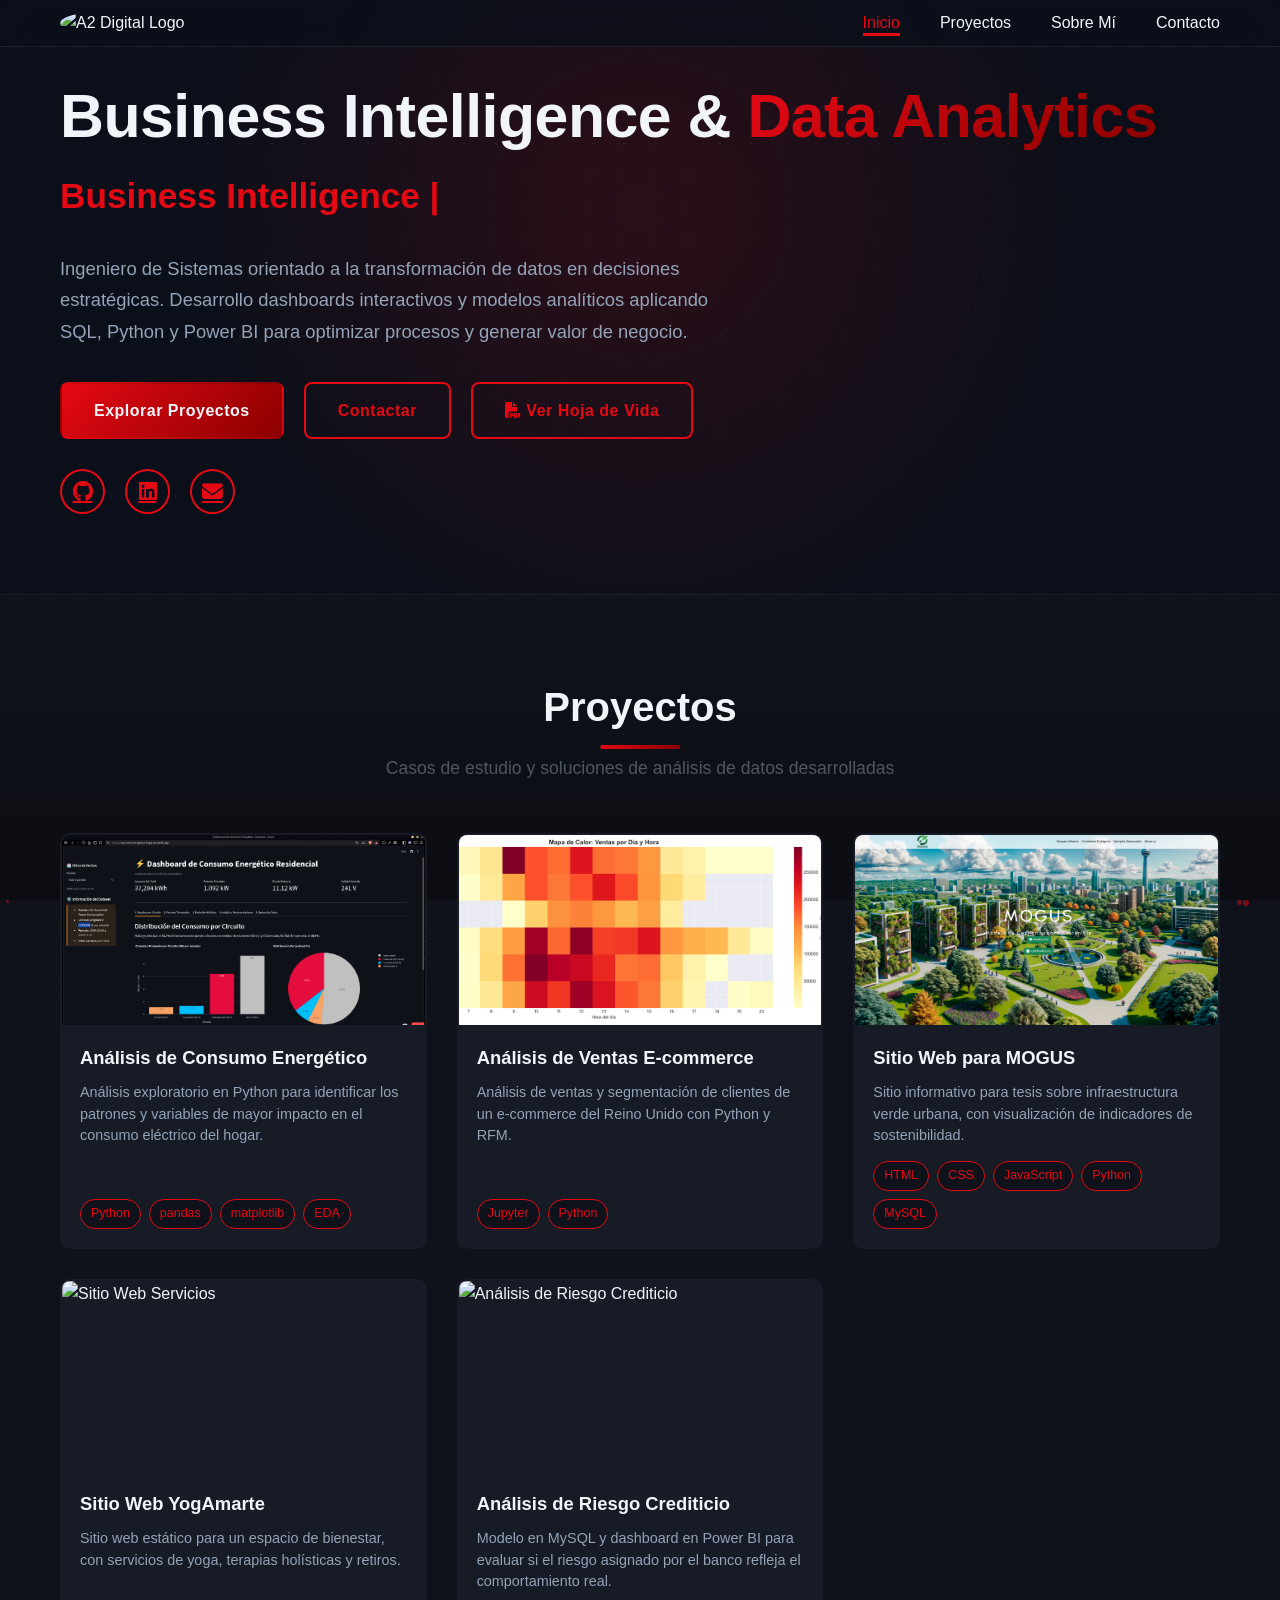
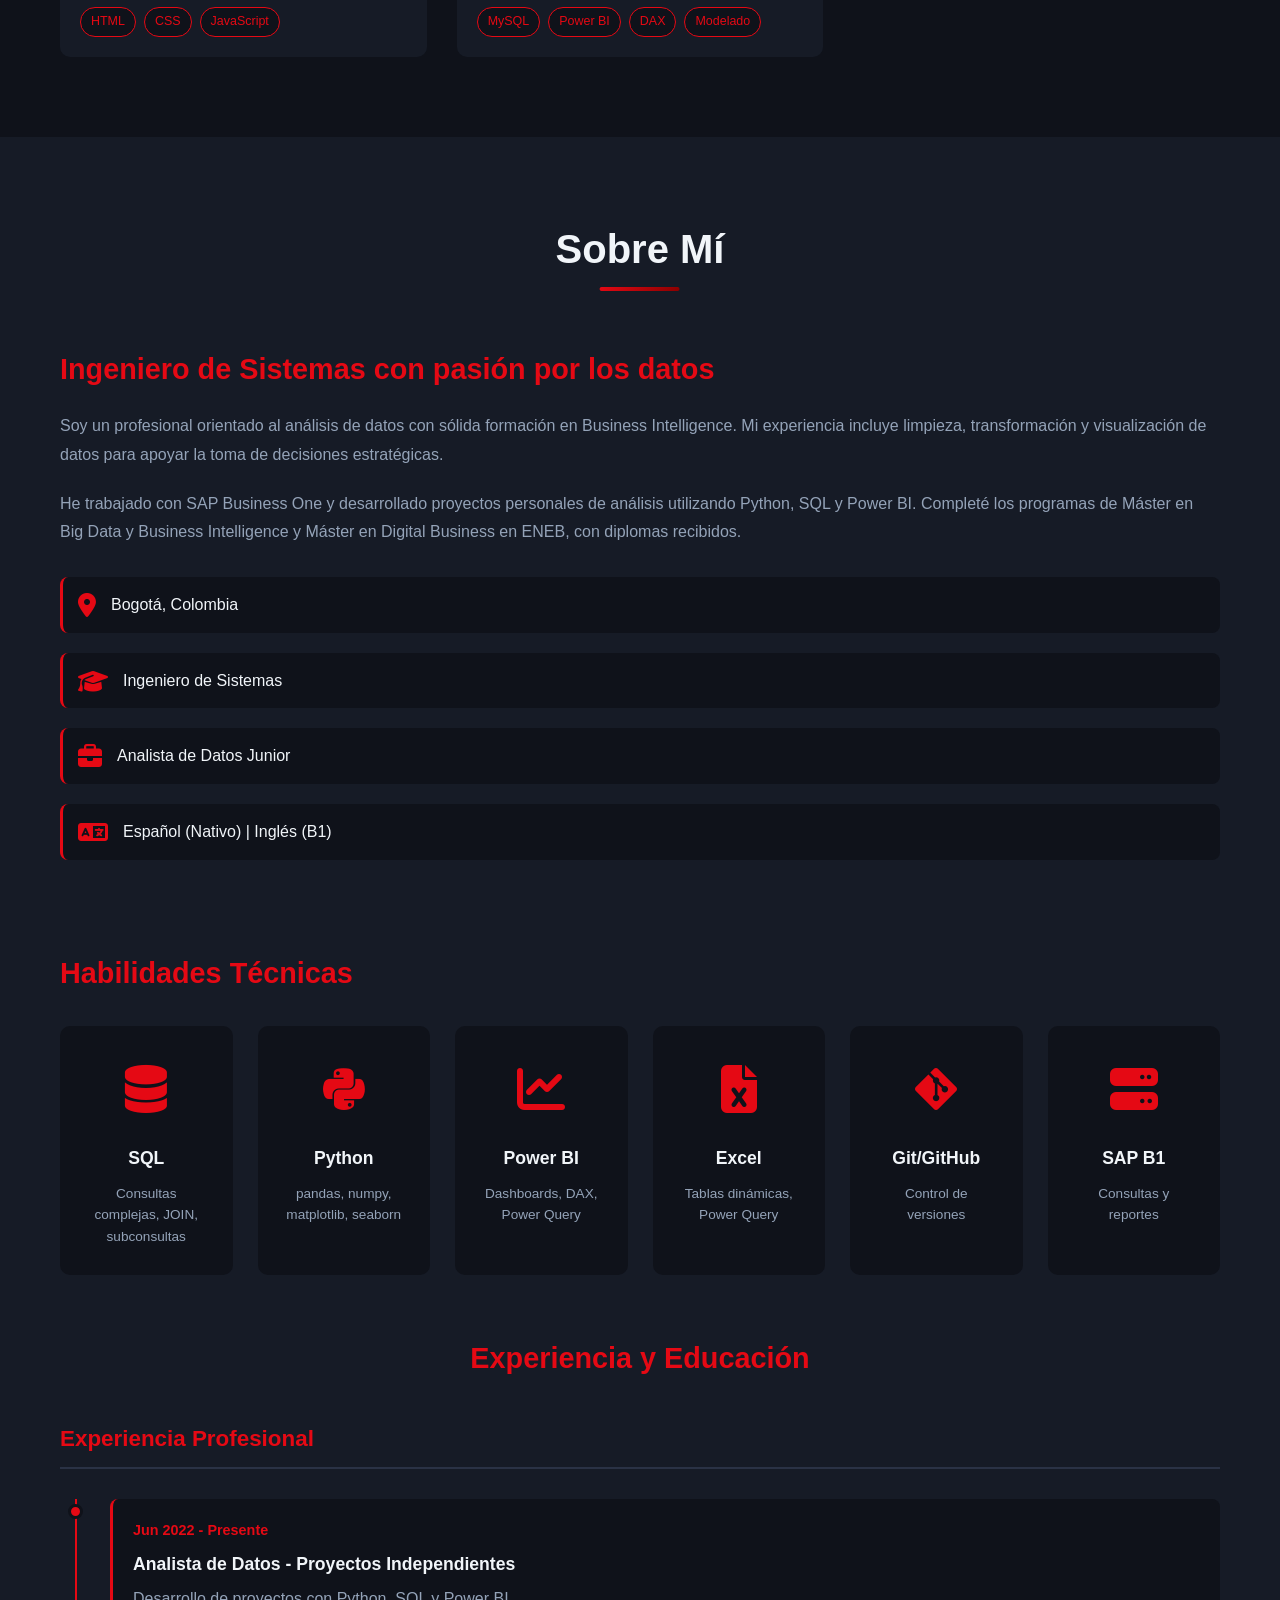
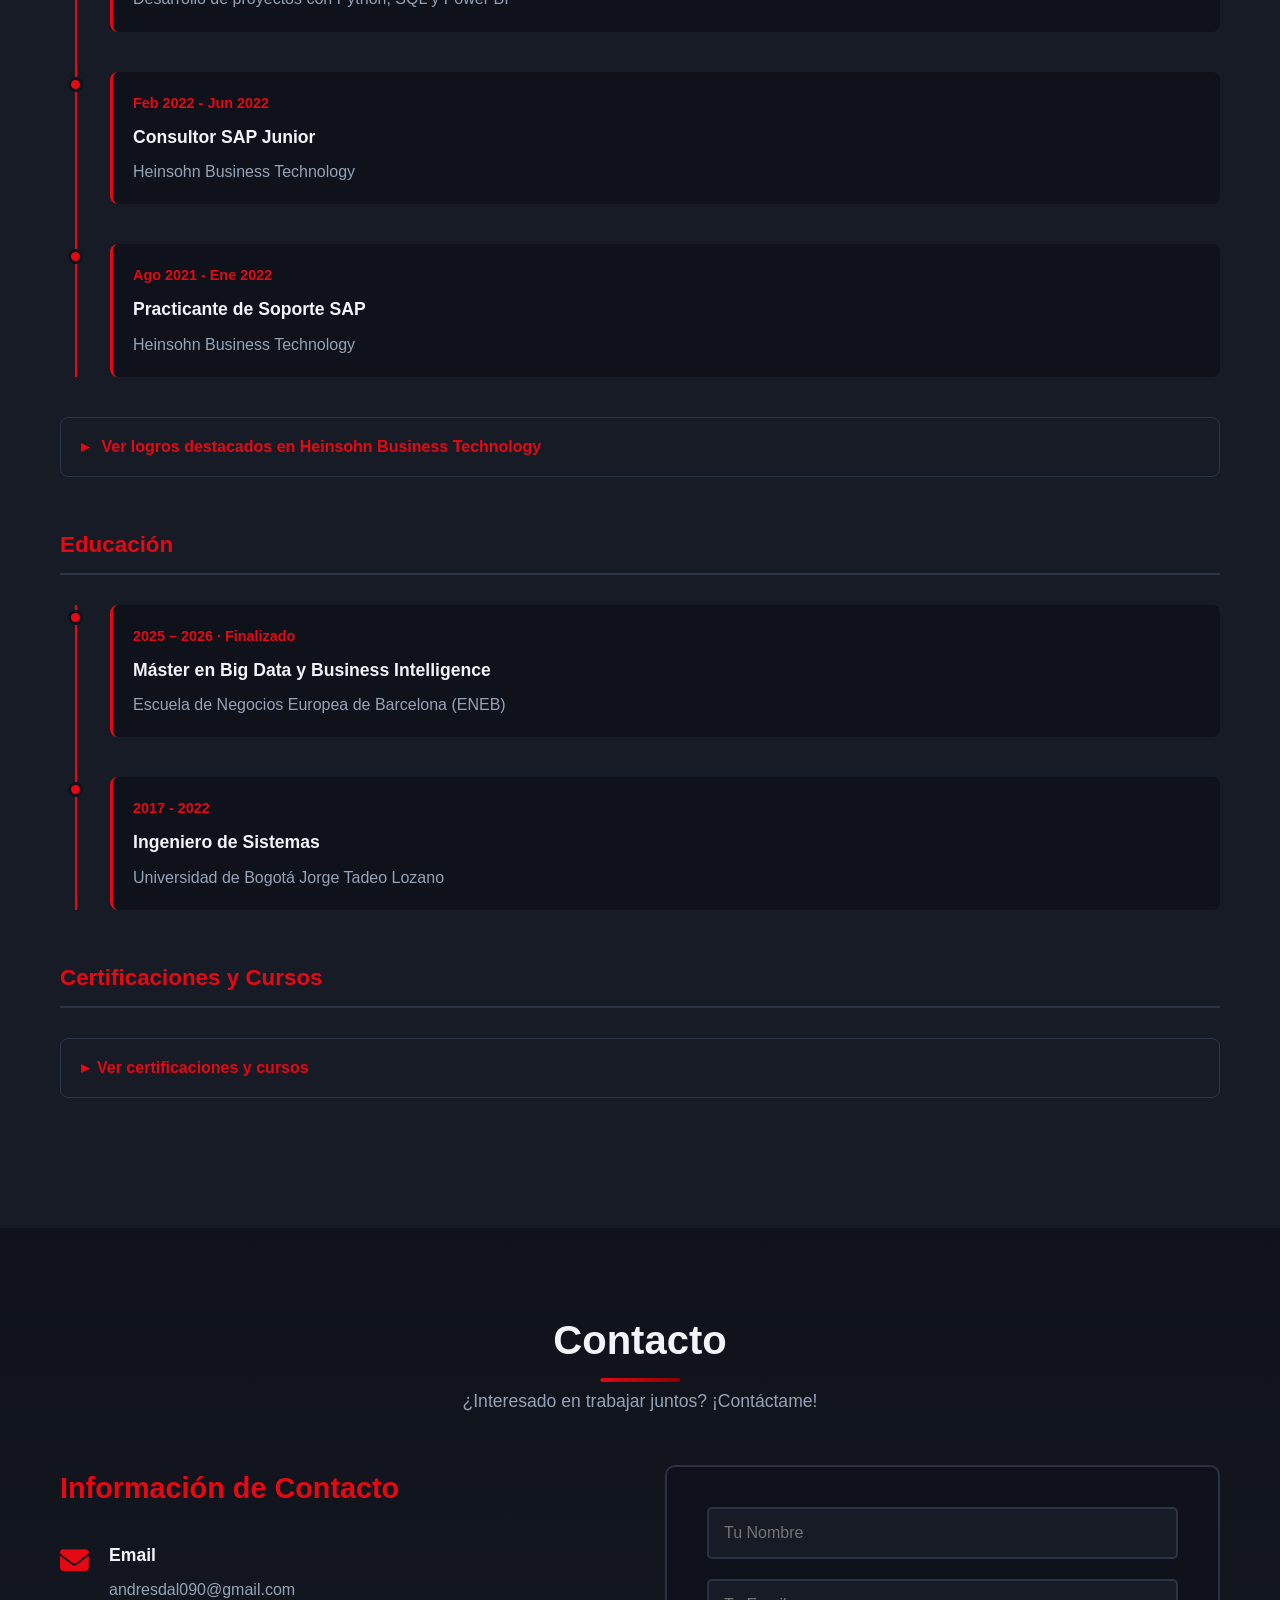
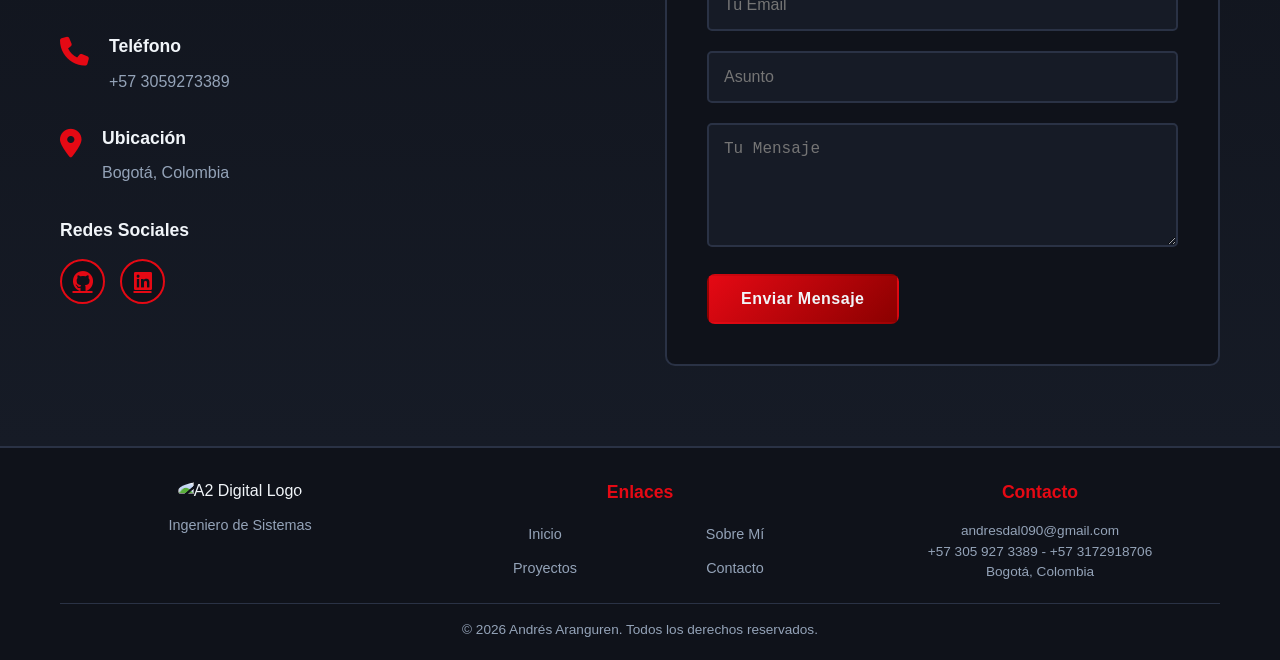
==== commit 3f36be56: "Add files via upload" ====
--- a/index.html
+++ b/index.html
@@ -174,8 +174,7 @@
             <div class="project-content">
               <h3>Análisis de Ventas E-commerce</h3>
               <p>
-                Análisis de más de 50,000 transacciones para identificar KPIs de
-                conversión, ticket promedio y patrones de compra.
+                Análisis de ventas y segmentación de clientes de un e-commerce del Reino Unido con Python y RFM.
               </p>
               <div class="project-tags">
                 <span class="tag">Jupyter</span>
@@ -286,9 +285,7 @@
             <p>
               He trabajado con SAP Business One y desarrollado proyectos
               personales de análisis utilizando Python, SQL y Power BI.
-              Actualmente curso un Máster en Big Data y Business Intelligence,
-              ampliando constantemente mis conocimientos en el campo de los
-              datos.
+              Completé los programas de Máster en Big Data y Business Intelligence y Máster en Digital Business en ENEB, con diplomas recibidos.
             </p>
 
             <div class="info-grid">
@@ -418,7 +415,7 @@
               <div class="timeline-item">
                 <div class="timeline-dot"></div>
                 <div class="timeline-content">
-                  <span class="timeline-date">2025 - En curso</span>
+                  <span class="timeline-date">2025 – 2026 · Finalizado</span>
                   <h5>Máster en Big Data y Business Intelligence</h5>
                   <p>Escuela de Negocios Europea de Barcelona (ENEB)</p>
                 </div>
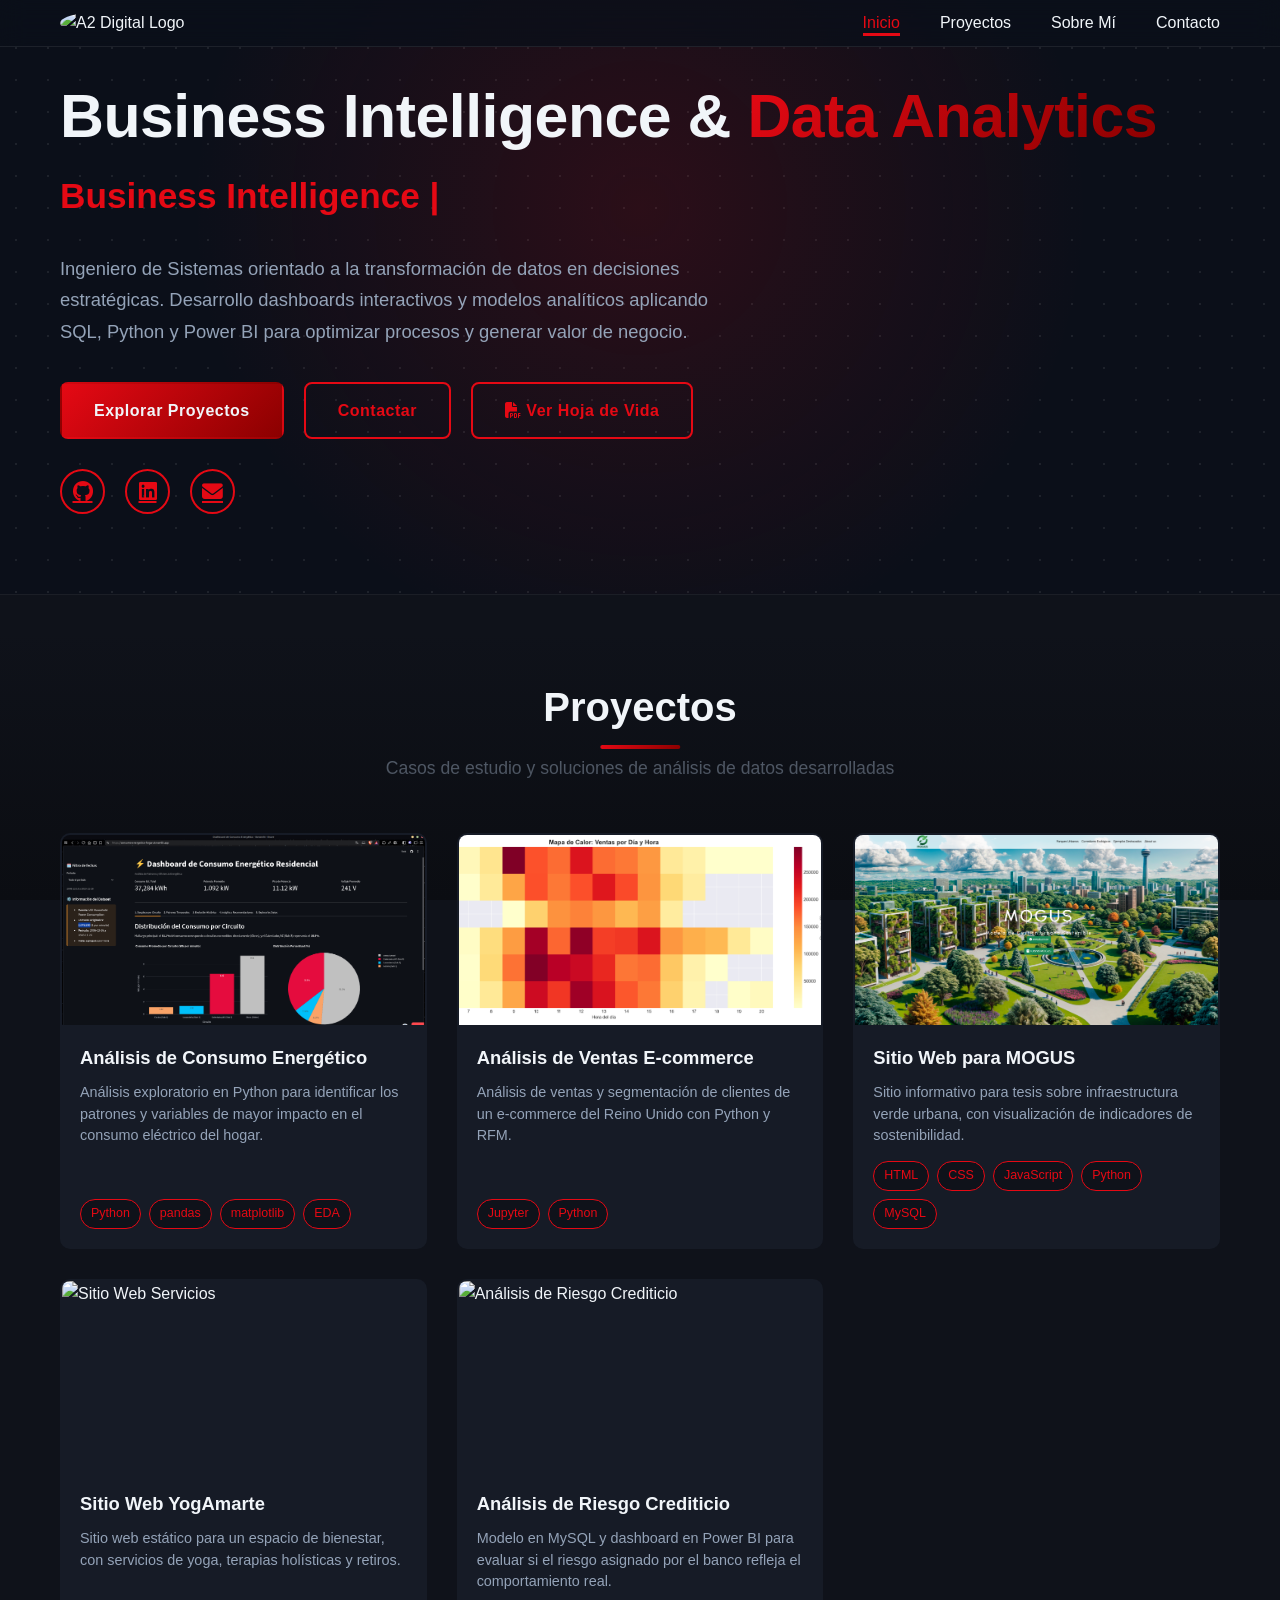
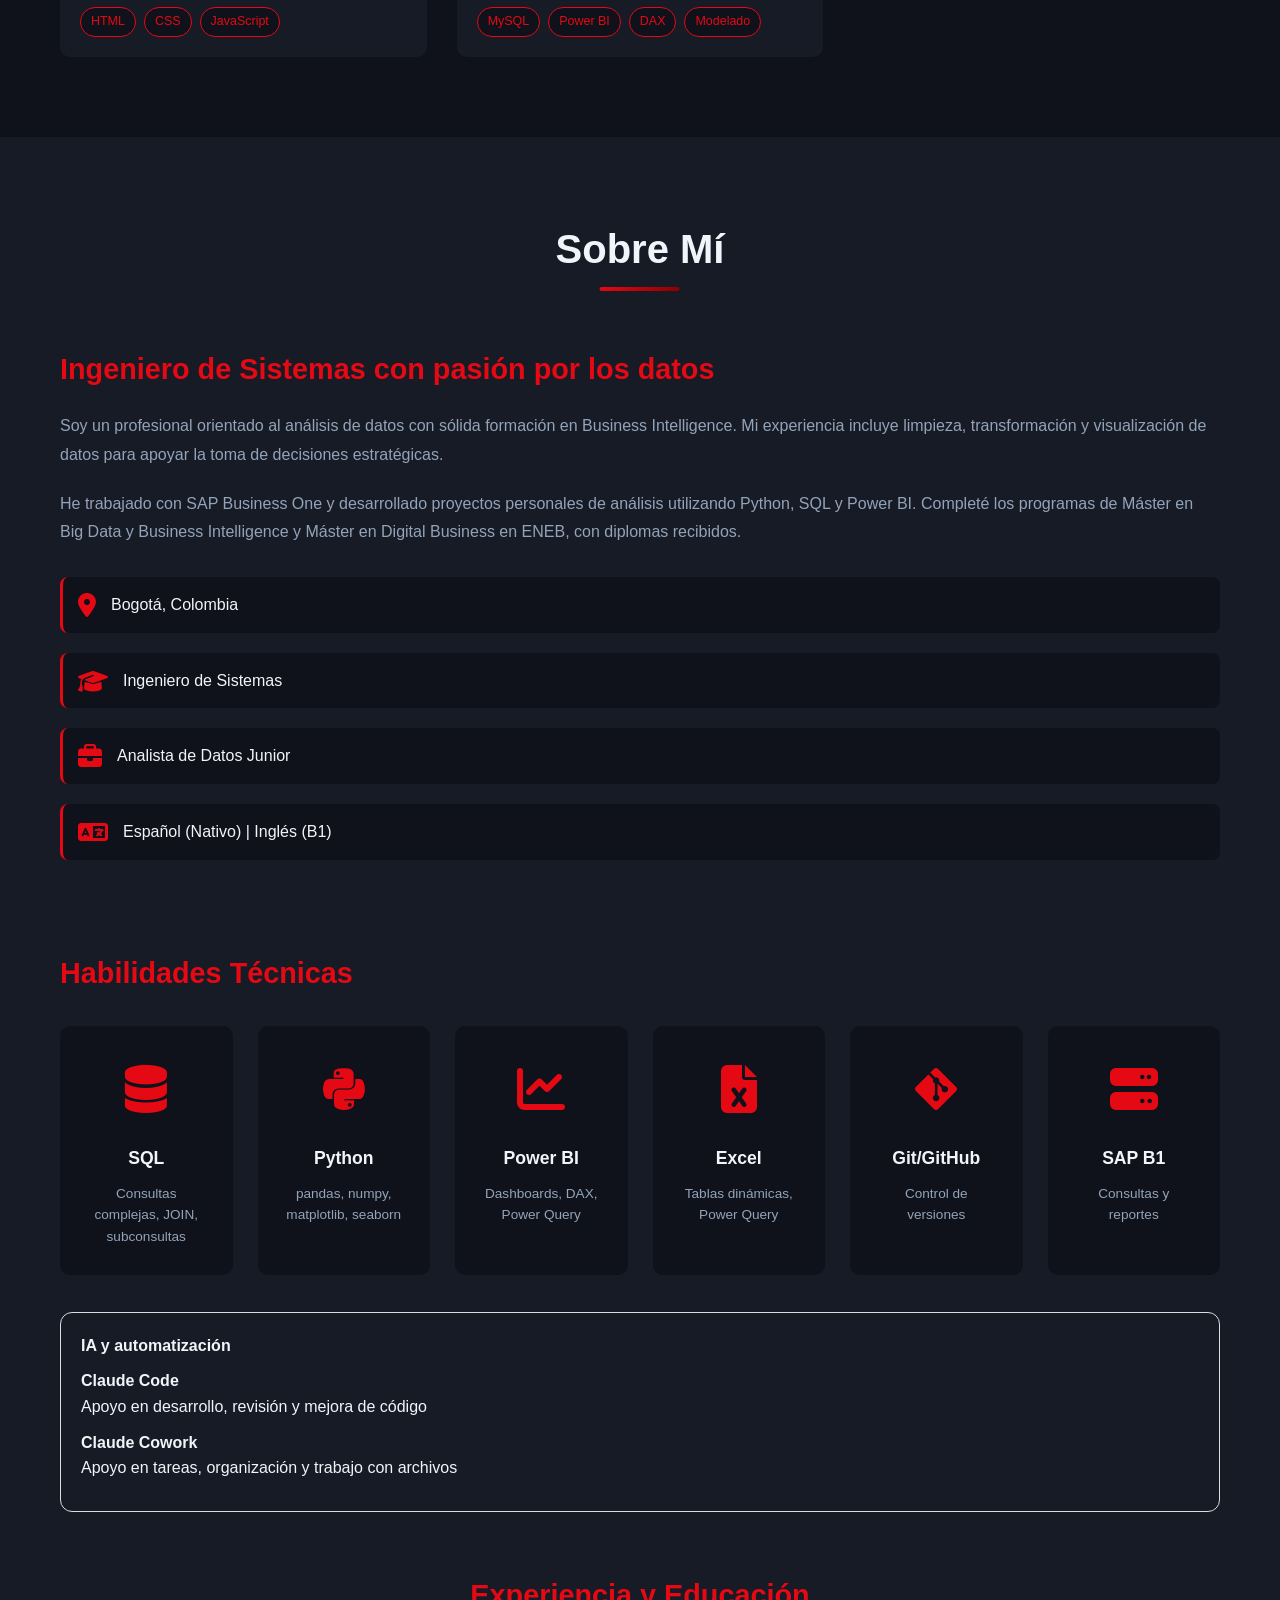
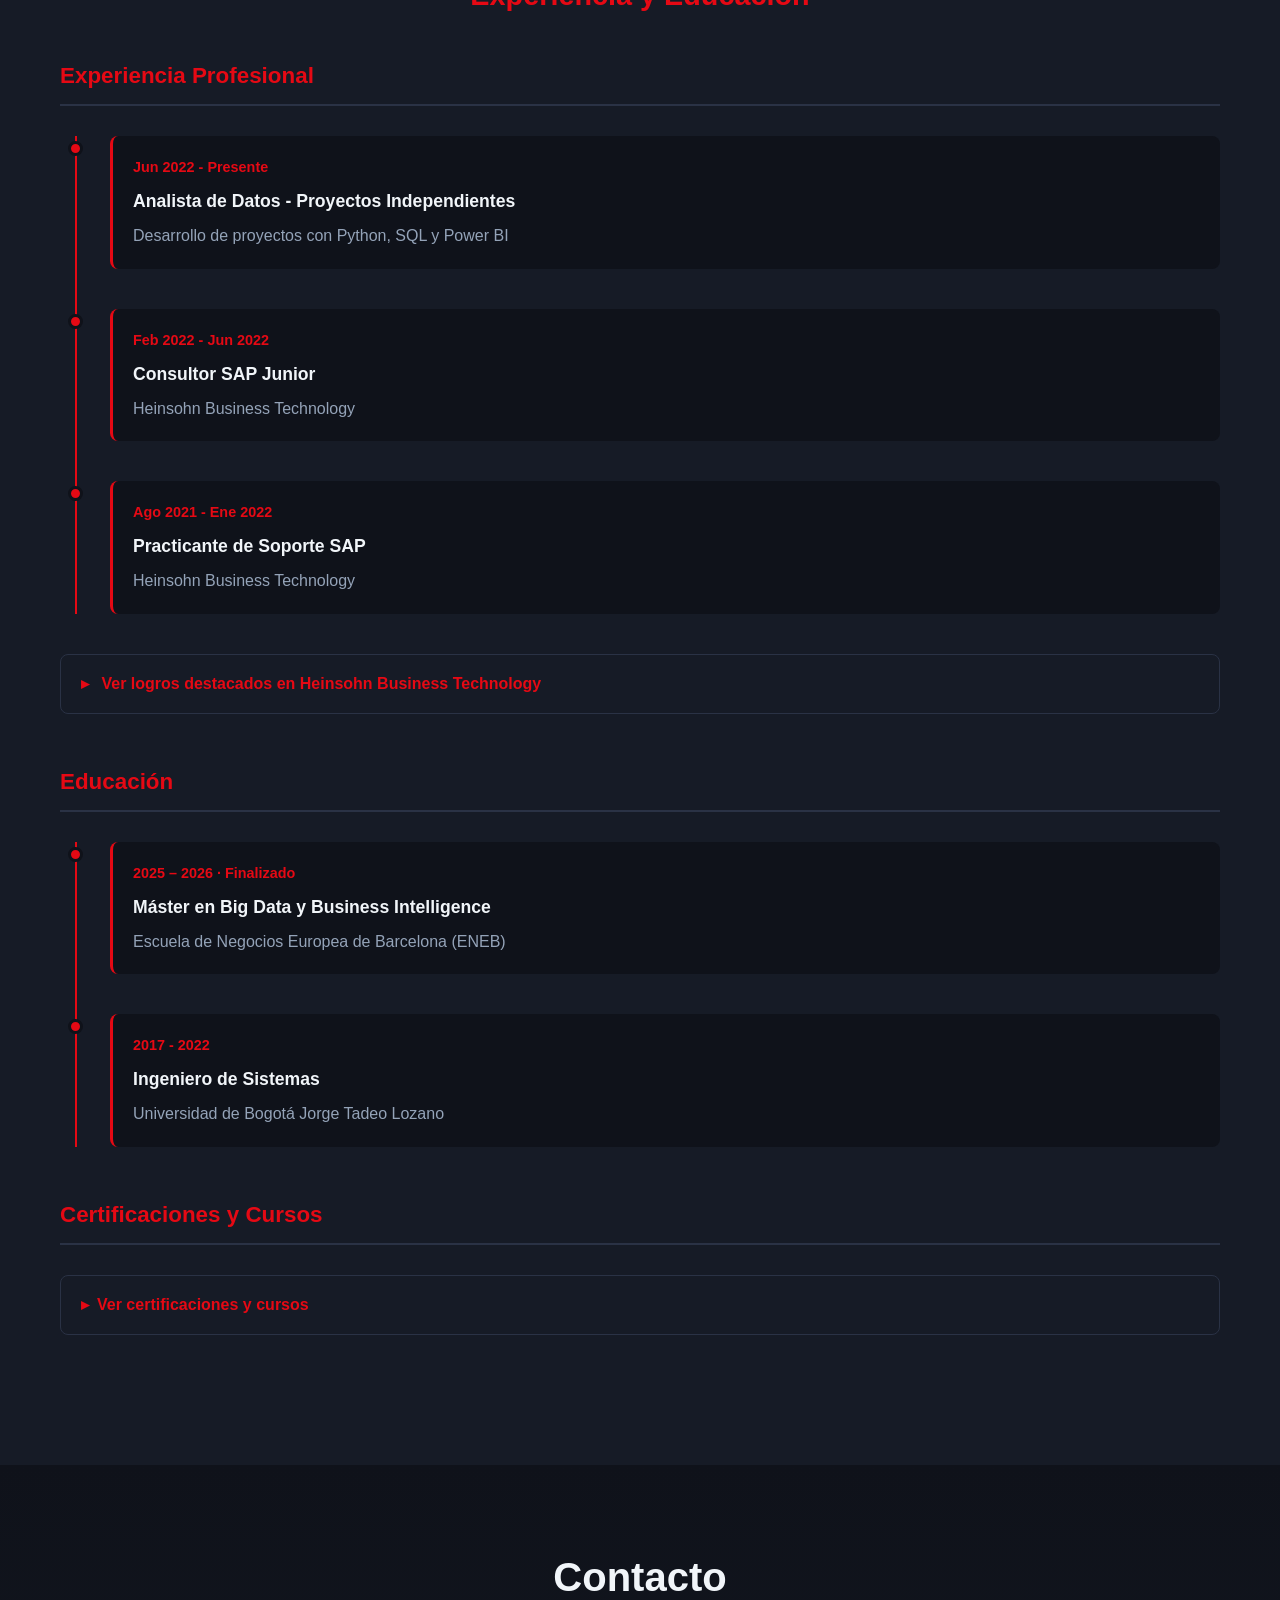
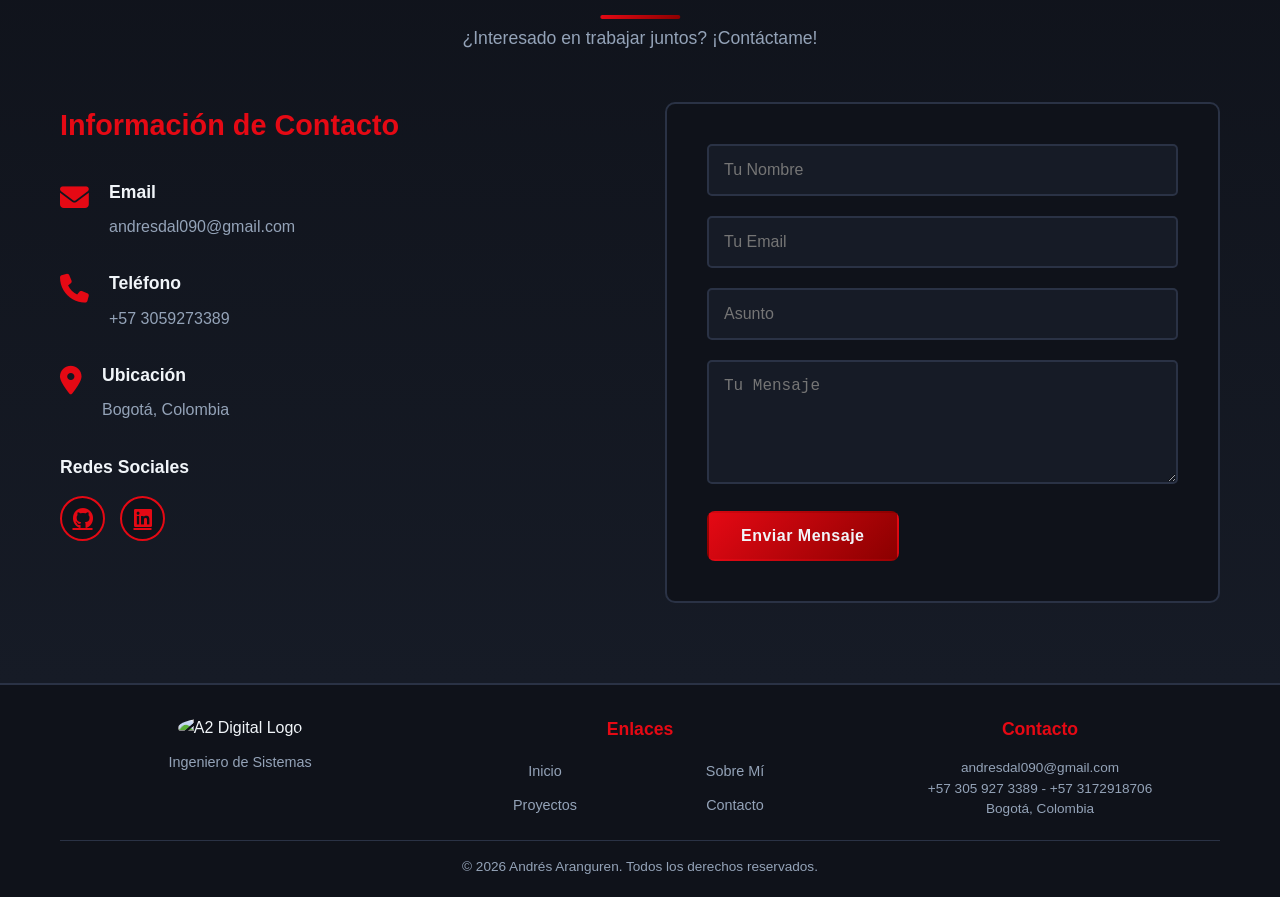
==== commit 97ed37e3: "Update index.html" ====
--- a/index.html
+++ b/index.html
@@ -11,6 +11,9 @@
       name="keywords"
       content="Business Intelligence, Data Analytics, Ingeniería de Sistemas, SQL, Python, Power BI, Analista de Datos"
     >
+<!-- Actualización: IA y automatización -->
+<style>.ia-skills-block{grid-column:1 / -1;border:1px solid #ddd;border-radius:12px;padding:20px;margin-top:12px}.ia-skills-block p{margin:10px 0}</style>
+<script>document.addEventListener('DOMContentLoaded',function(){var grid=document.querySelector('.skills-grid');if(grid){var b=document.createElement('div');b.className='ia-skills-block';b.innerHTML='<h4>IA y automatización</h4><p><strong>Claude Code</strong><br>Apoyo en desarrollo, revisión y mejora de código</p><p><strong>Claude Cowork</strong><br>Apoyo en tareas, organización y trabajo con archivos</p>';grid.appendChild(b);}});</script>
     <meta name="author" content="Andrés Aranguren">
     <title>Andrés Aranguren | Business Intelligence & Data Analytics</title>
     <link rel="stylesheet" href="assets/css/variable.css">
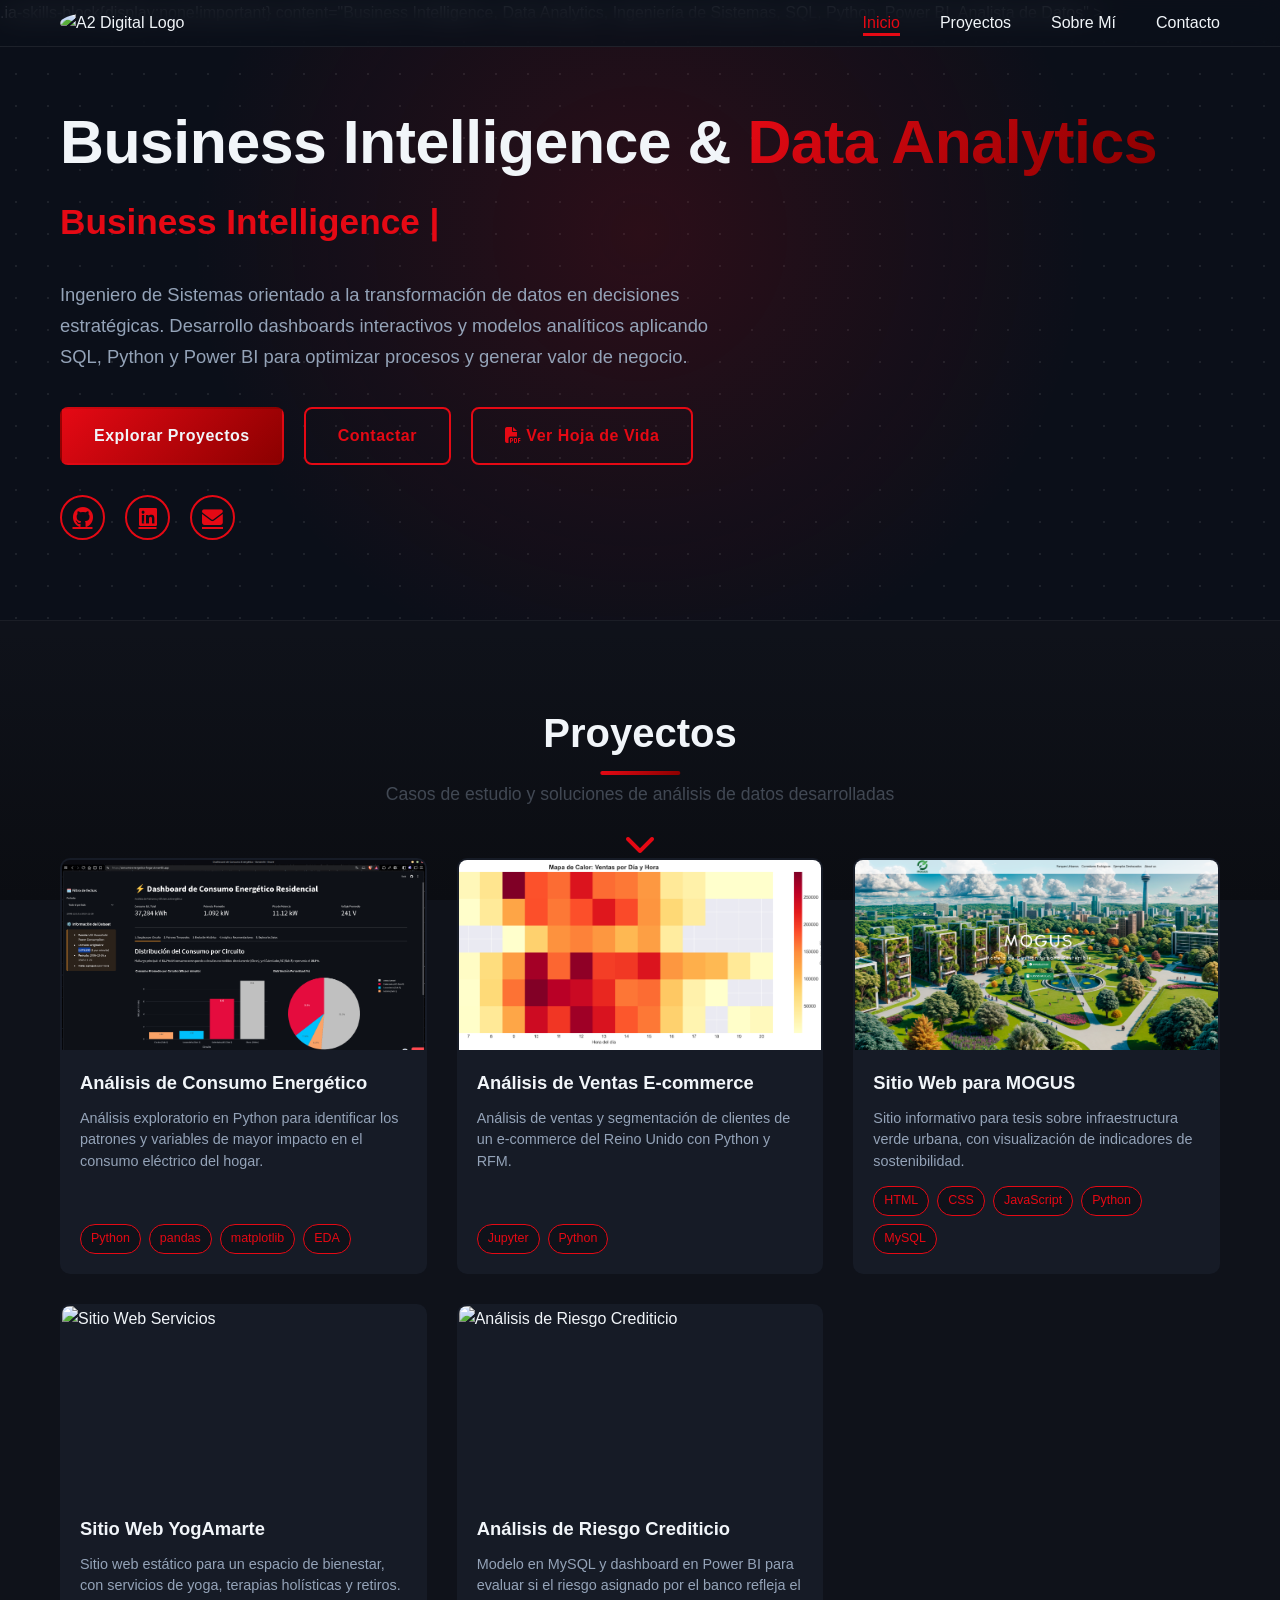
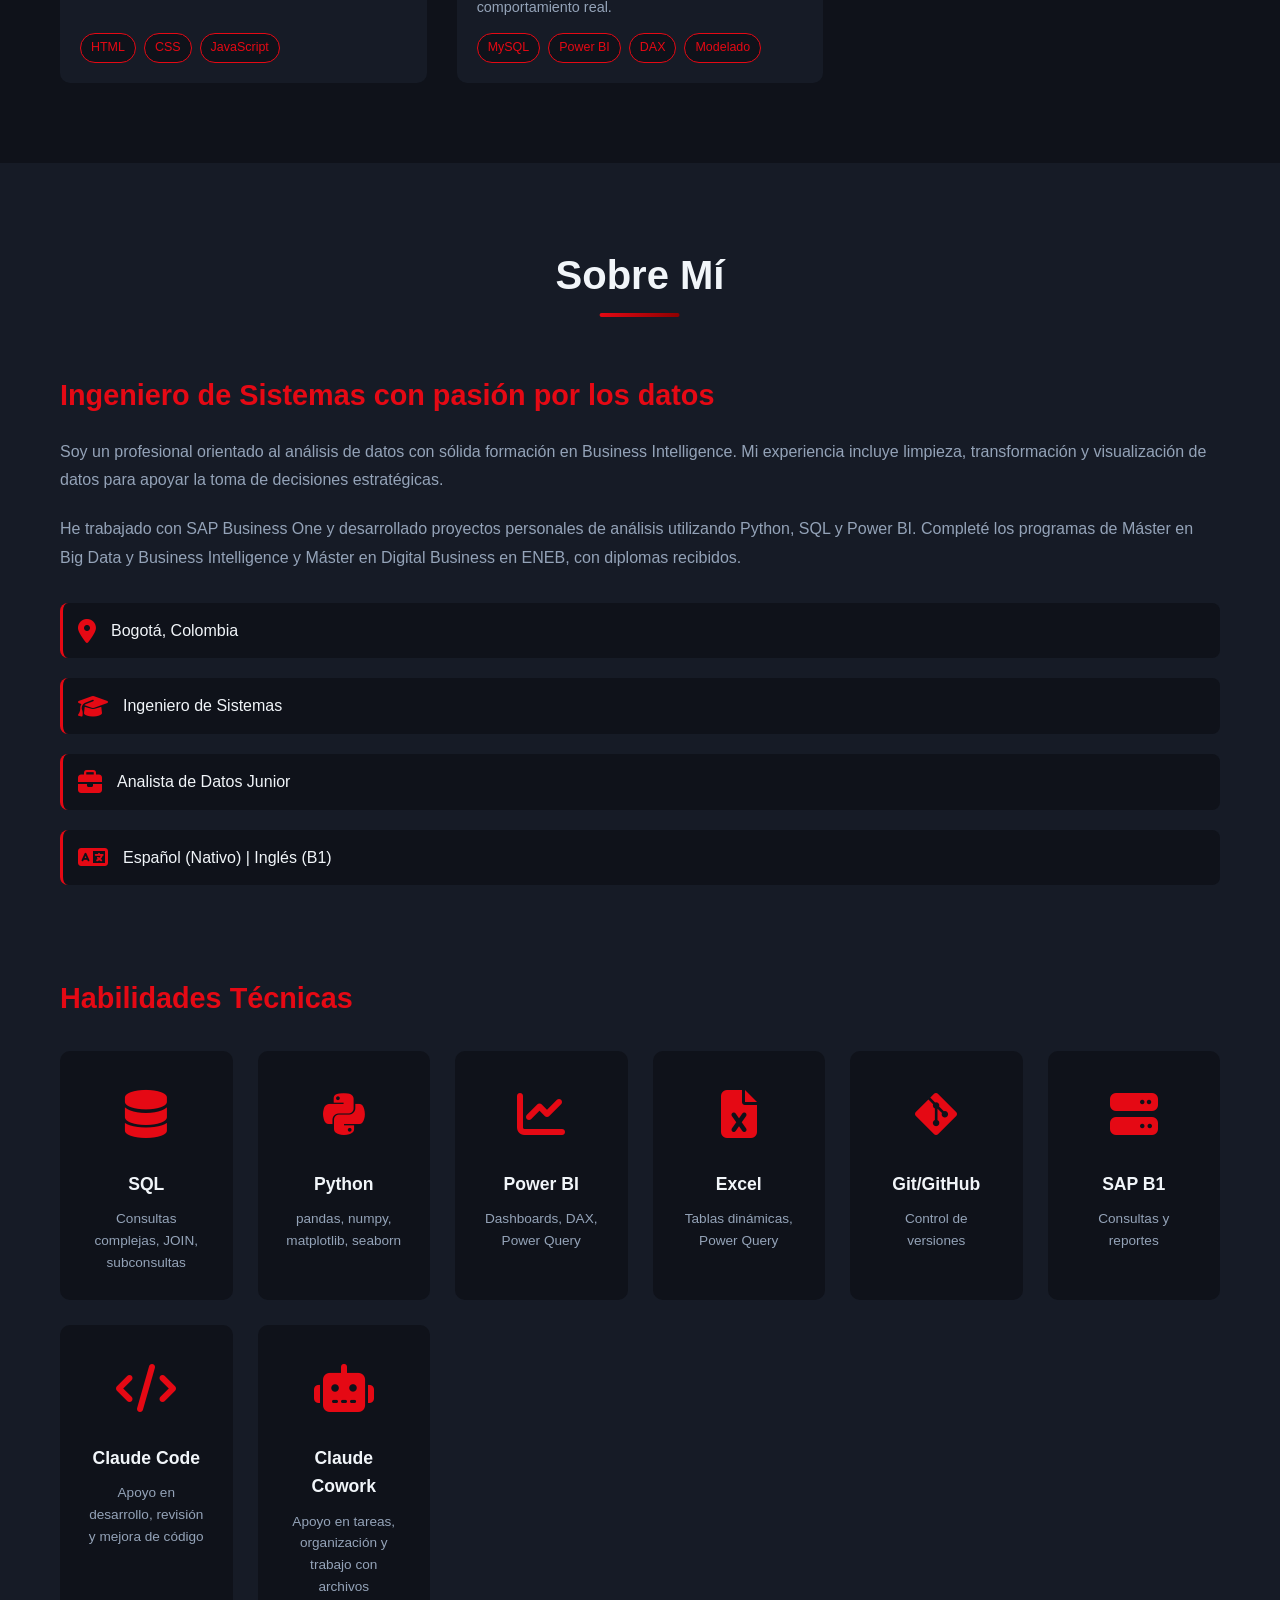
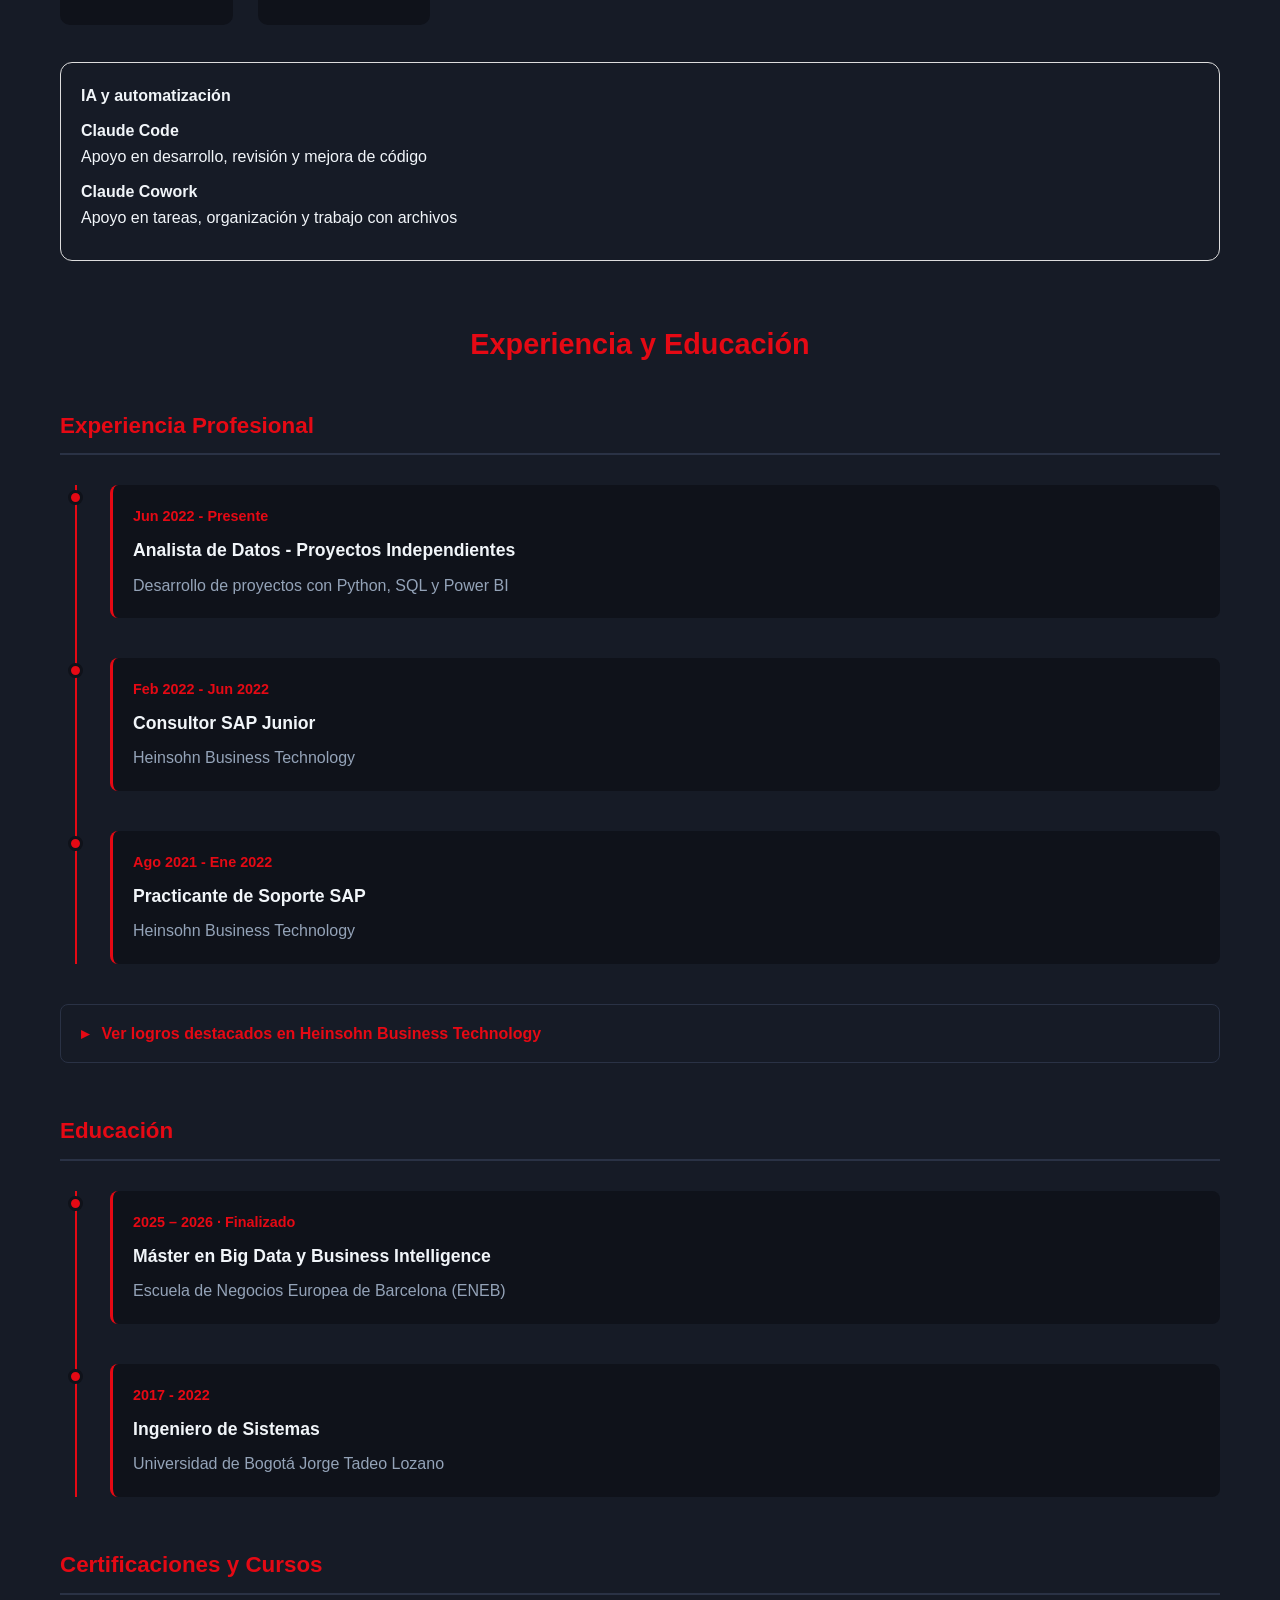
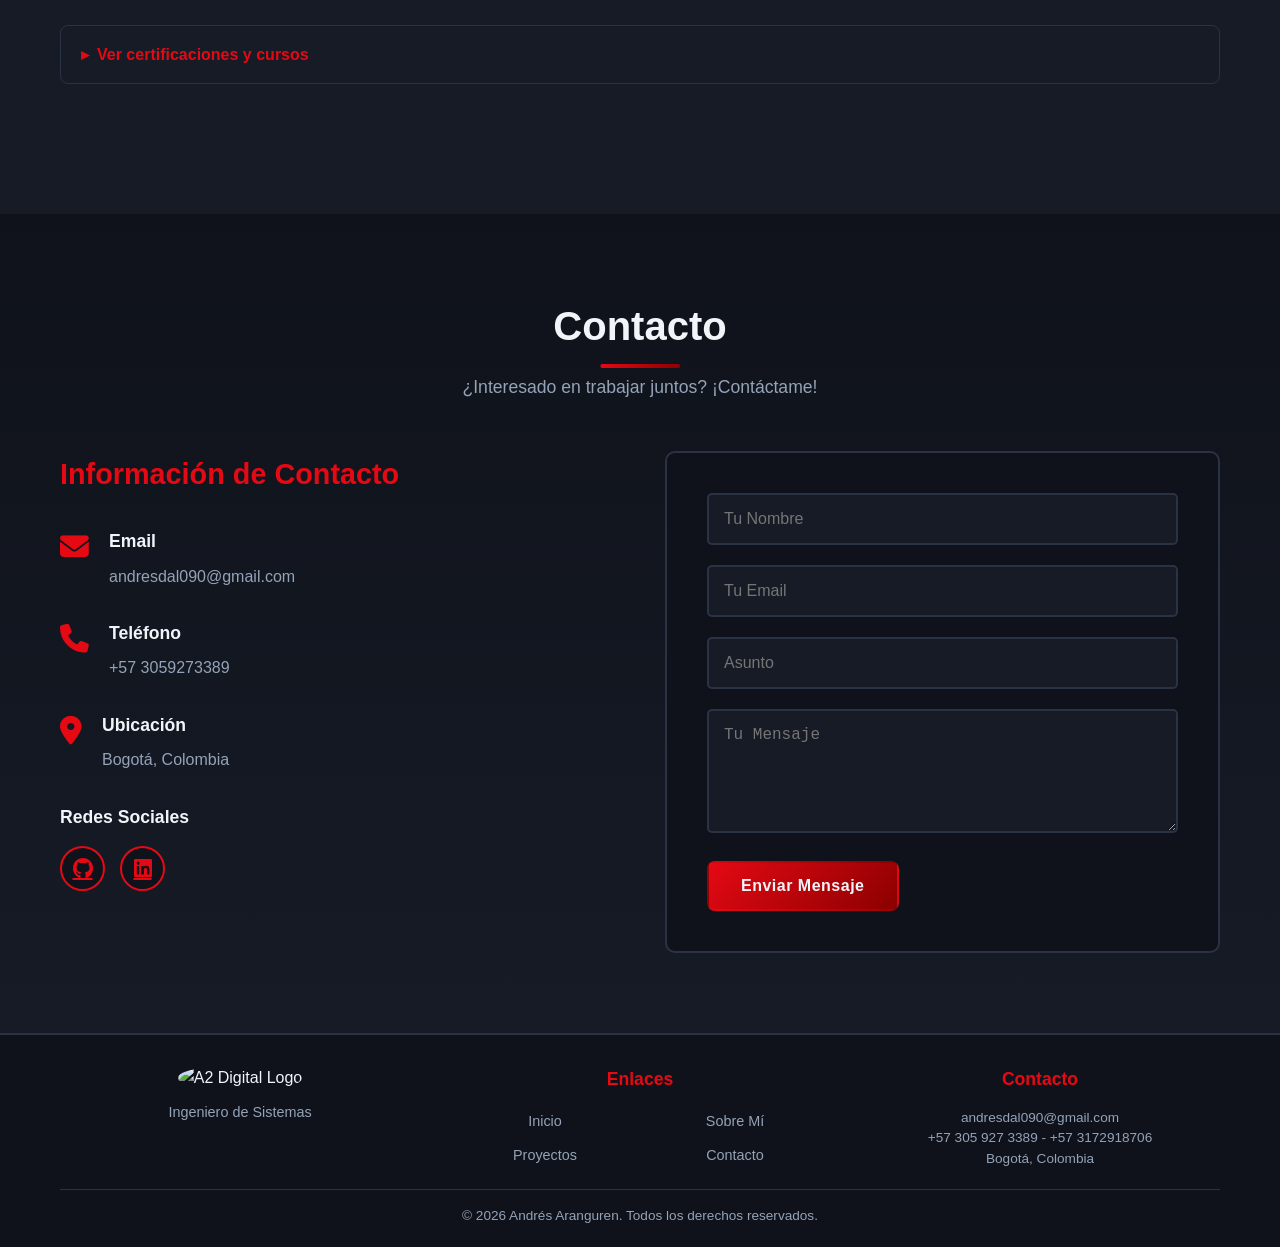
==== commit 62e6f418: "Fix meta tag content and update IA skills block" ====
--- a/index.html
+++ b/index.html
@@ -9,7 +9,10 @@
     >
     <meta
       name="keywords"
-      content="Business Intelligence, Data Analytics, Ingeniería de Sistemas, SQL, Python, Power BI, Analista de Datos"
+
+      <style>.ia-skills-block{display:none!important}</style>
+<script>document.addEventListener('DOMContentLoaded',function(){const grid=document.querySelector('.skills-grid');if(!grid)return;[['fa-code','Claude Code','Apoyo en desarrollo, revisión y mejora de código'],['fa-robot','Claude Cowork','Apoyo en tareas, organización y trabajo con archivos']].forEach(function(item){const card=document.createElement('div');card.className='skill-item';card.innerHTML='<div class="skill-icon"><i class="fas '+item[0]+'"></i></div><h4>'+item[1]+'</h4><p>'+item[2]+'</p>';grid.appendChild(card);});});</script>
+content="Business Intelligence, Data Analytics, Ingeniería de Sistemas, SQL, Python, Power BI, Analista de Datos"
     >
 <!-- Actualización: IA y automatización -->
 <style>.ia-skills-block{grid-column:1 / -1;border:1px solid #ddd;border-radius:12px;padding:20px;margin-top:12px}.ia-skills-block p{margin:10px 0}</style>
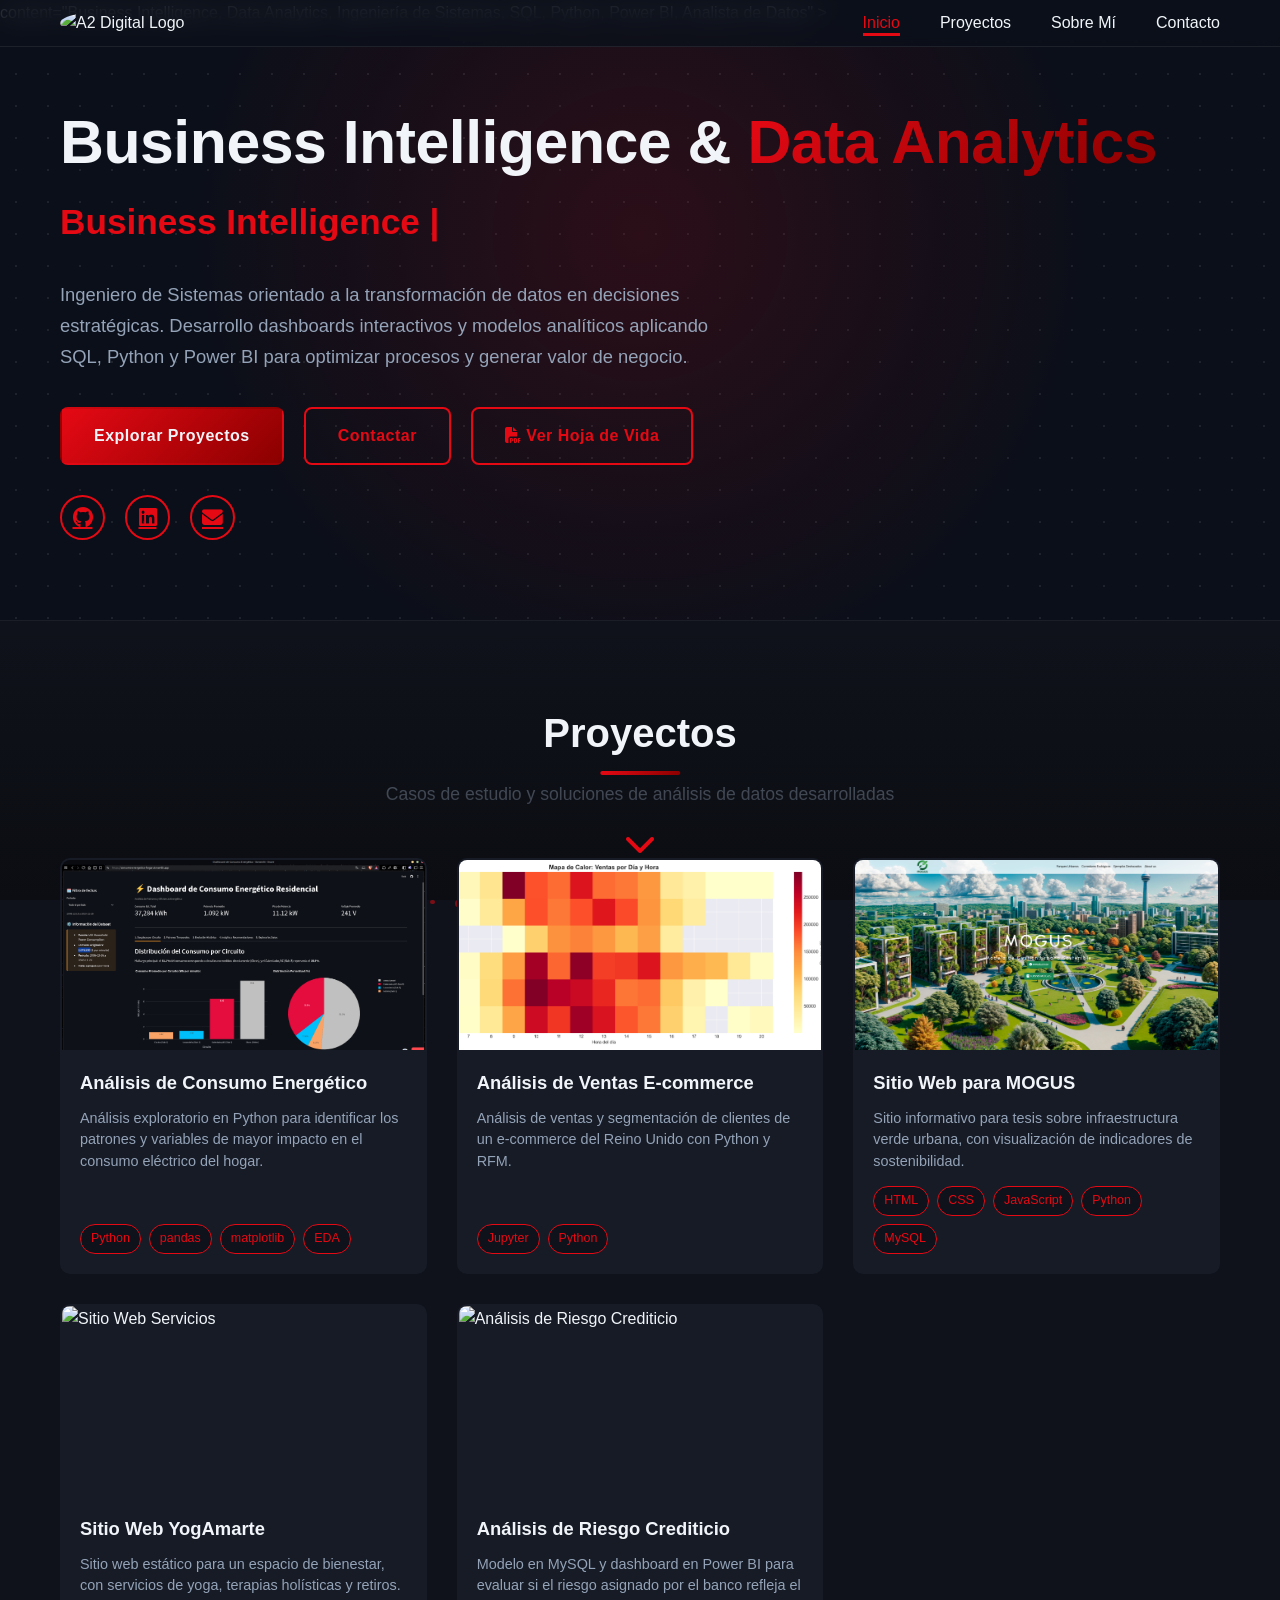
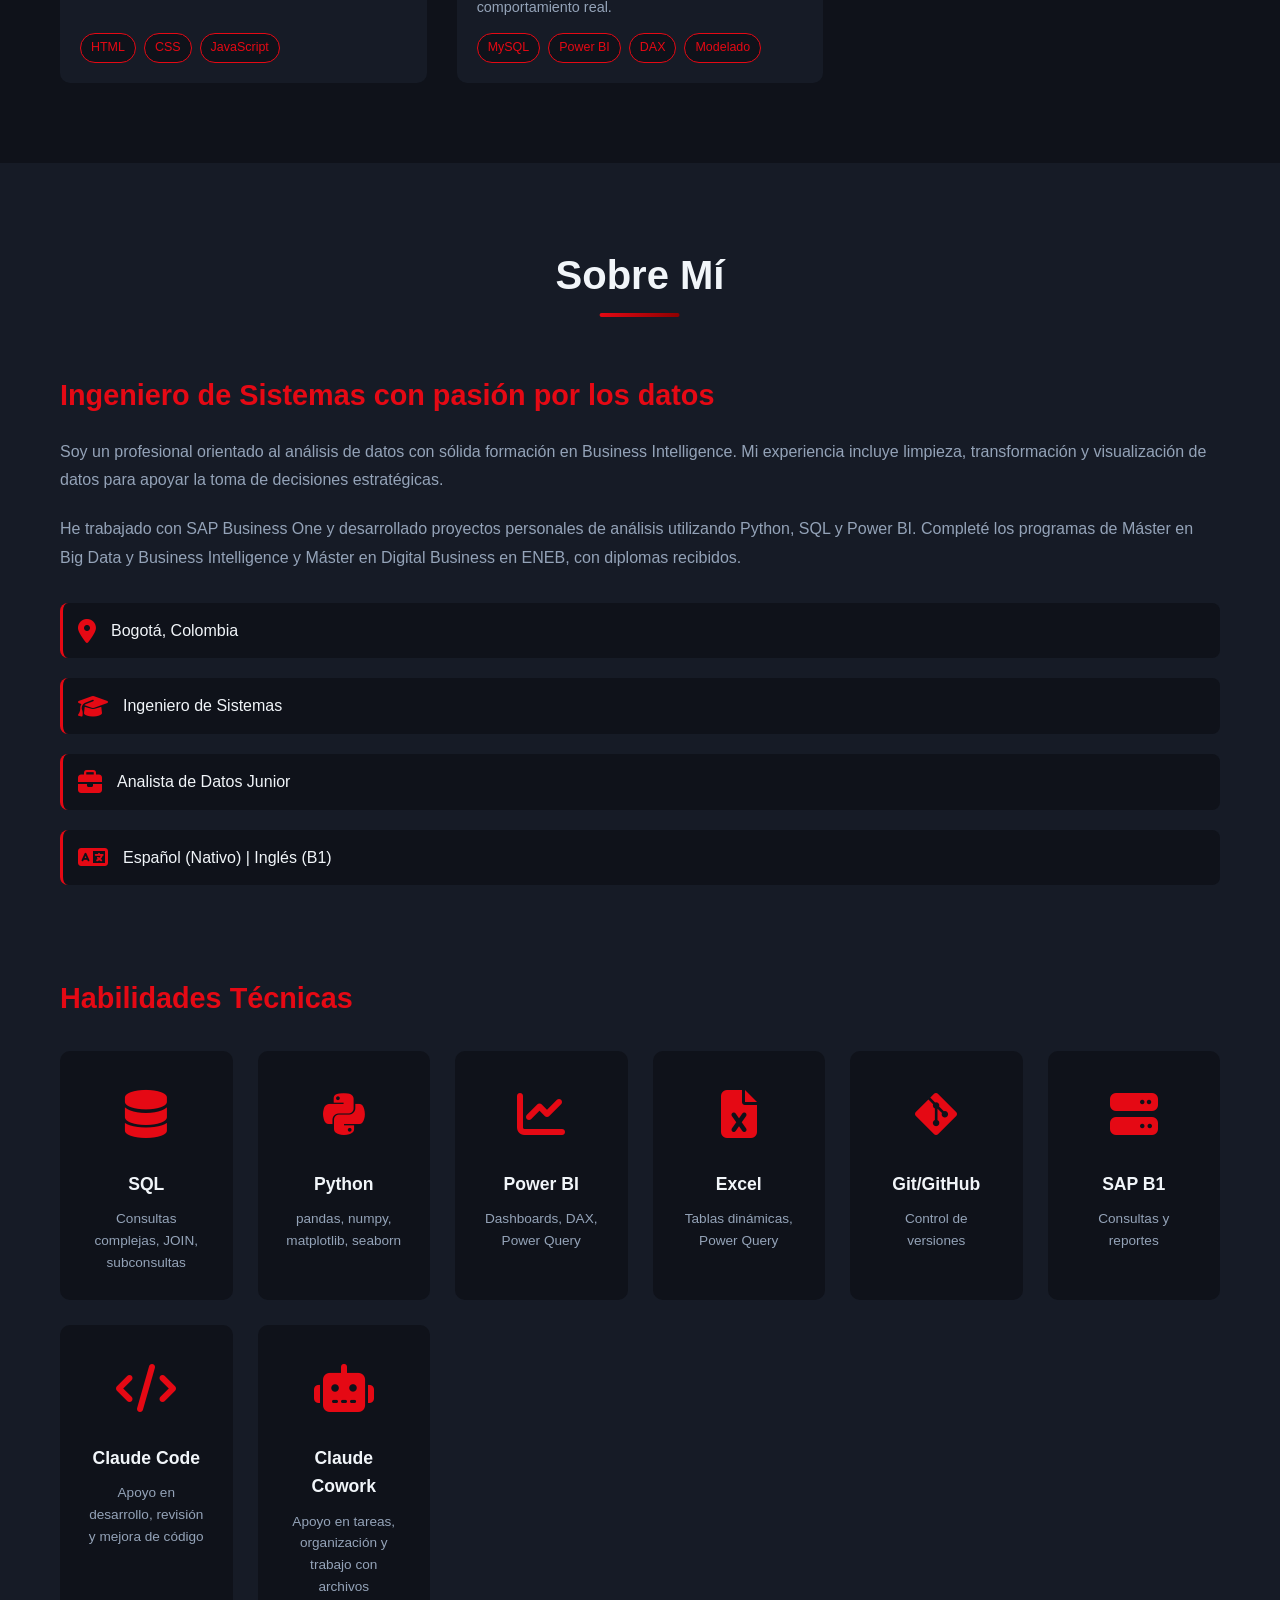
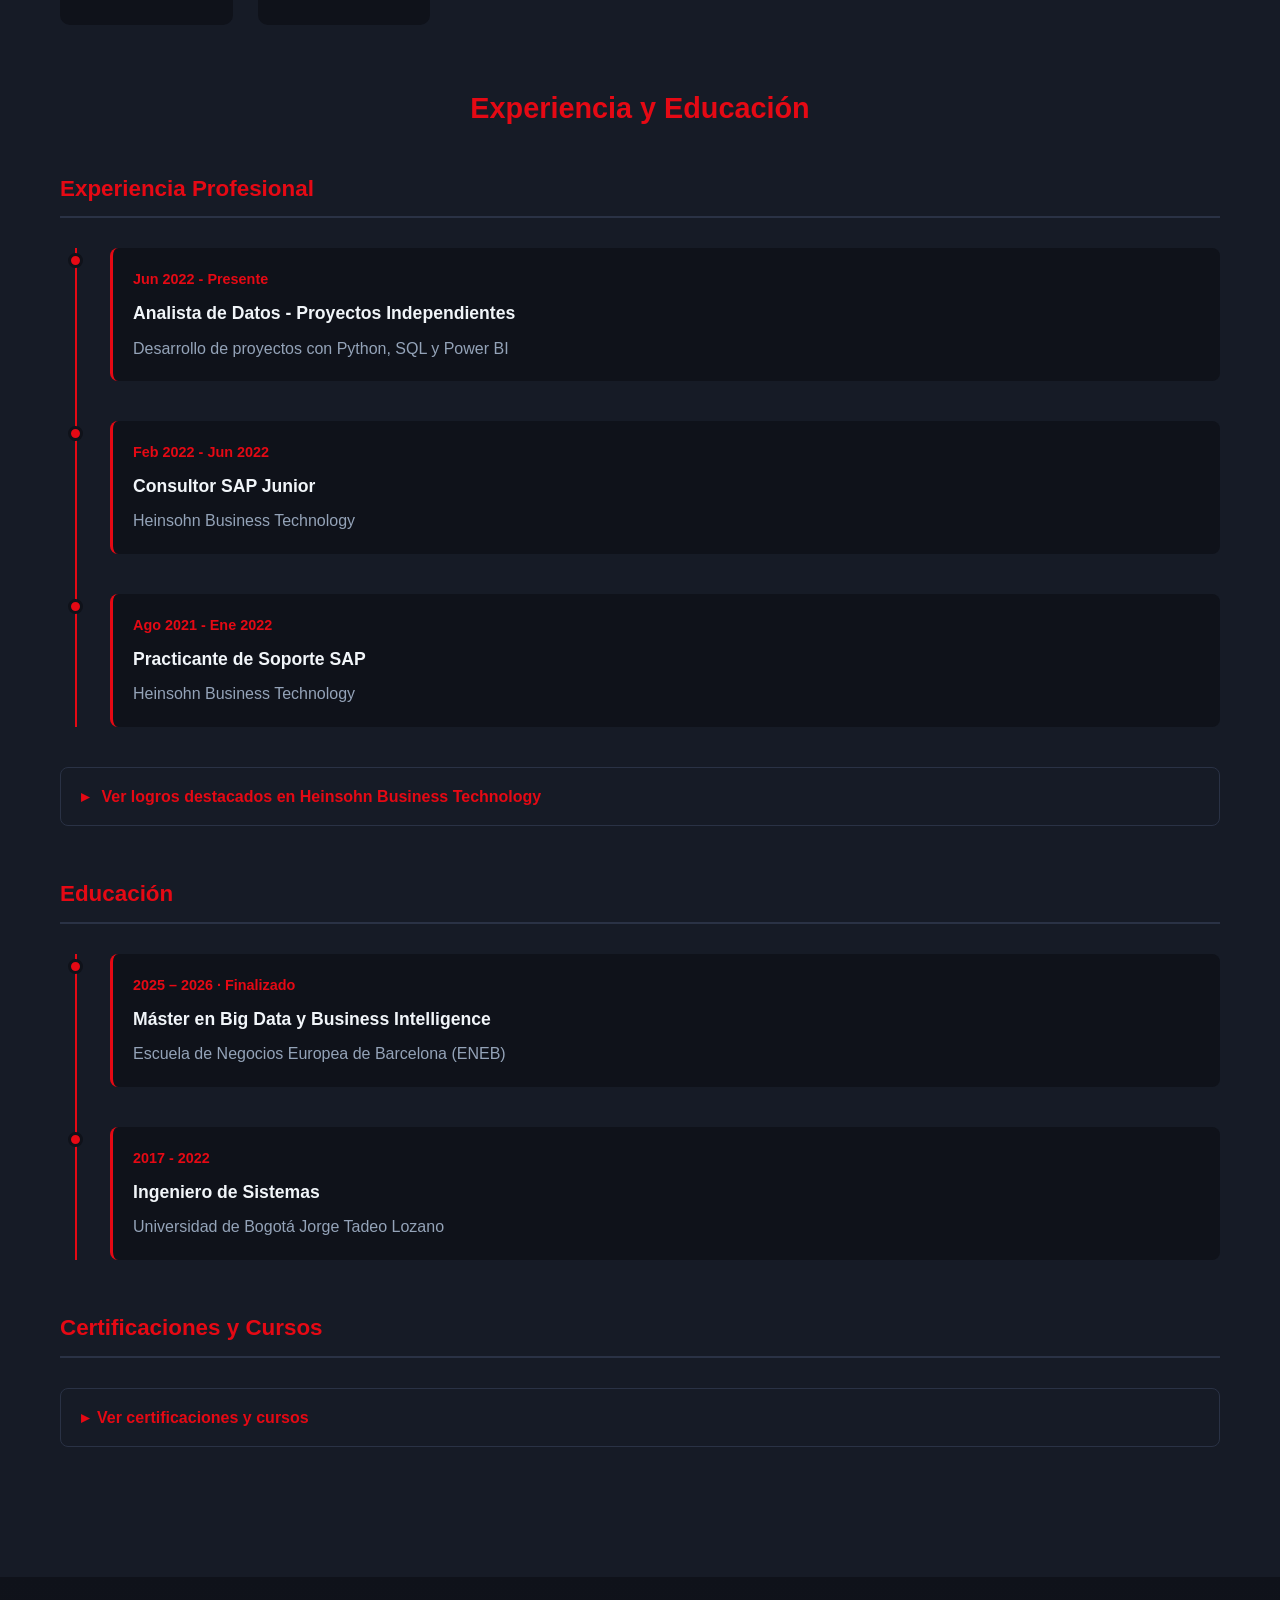
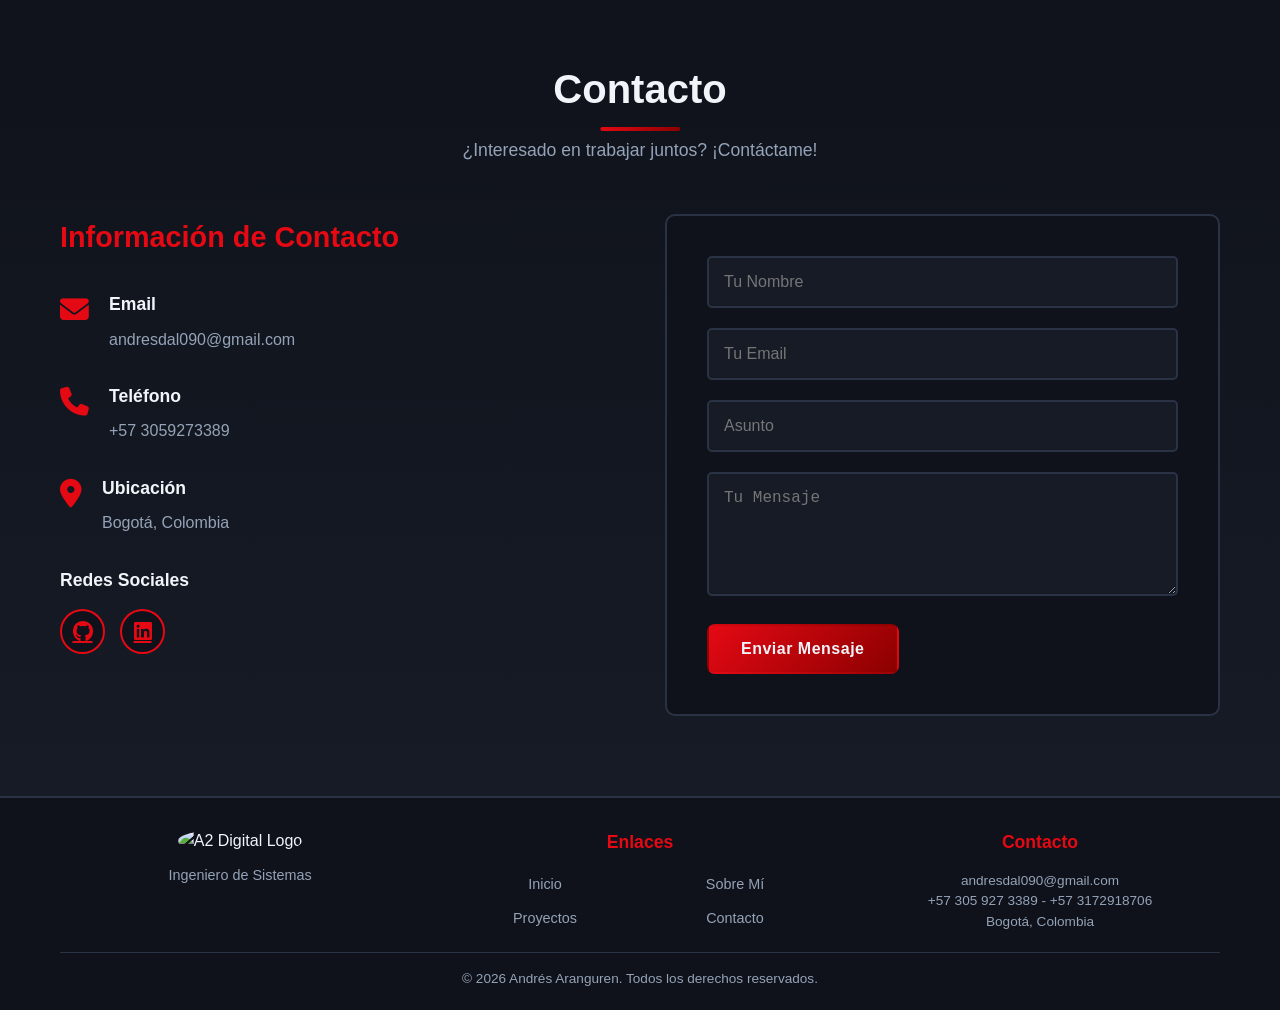
==== commit 36ef3ad8: "Update index.html to include skills grid functionality Added a style block to hide the skills sectio" ====
--- a/index.html
+++ b/index.html
@@ -9,7 +9,8 @@
     >
     <meta
       name="keywords"
-
+>
+    
       <style>.ia-skills-block{display:none!important}</style>
 <script>document.addEventListener('DOMContentLoaded',function(){const grid=document.querySelector('.skills-grid');if(!grid)return;[['fa-code','Claude Code','Apoyo en desarrollo, revisión y mejora de código'],['fa-robot','Claude Cowork','Apoyo en tareas, organización y trabajo con archivos']].forEach(function(item){const card=document.createElement('div');card.className='skill-item';card.innerHTML='<div class="skill-icon"><i class="fas '+item[0]+'"></i></div><h4>'+item[1]+'</h4><p>'+item[2]+'</p>';grid.appendChild(card);});});</script>
 content="Business Intelligence, Data Analytics, Ingeniería de Sistemas, SQL, Python, Power BI, Analista de Datos"
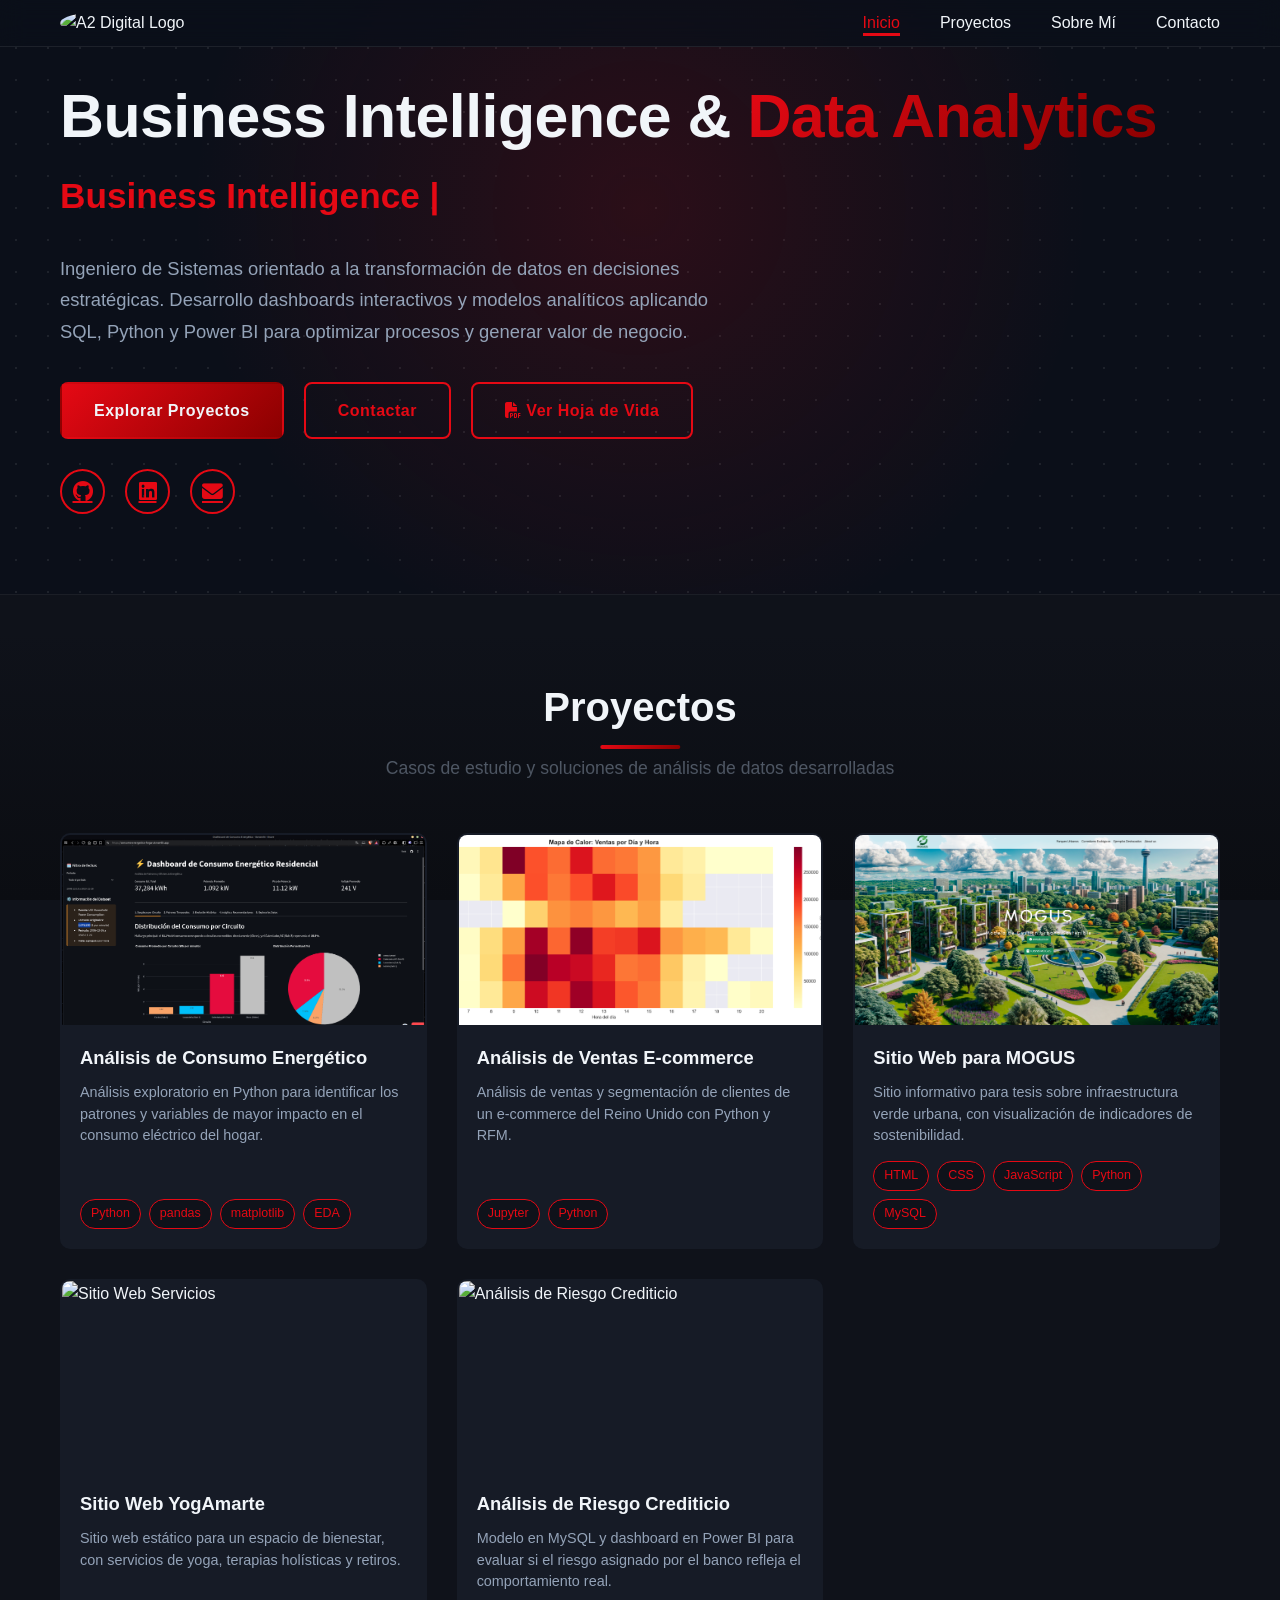
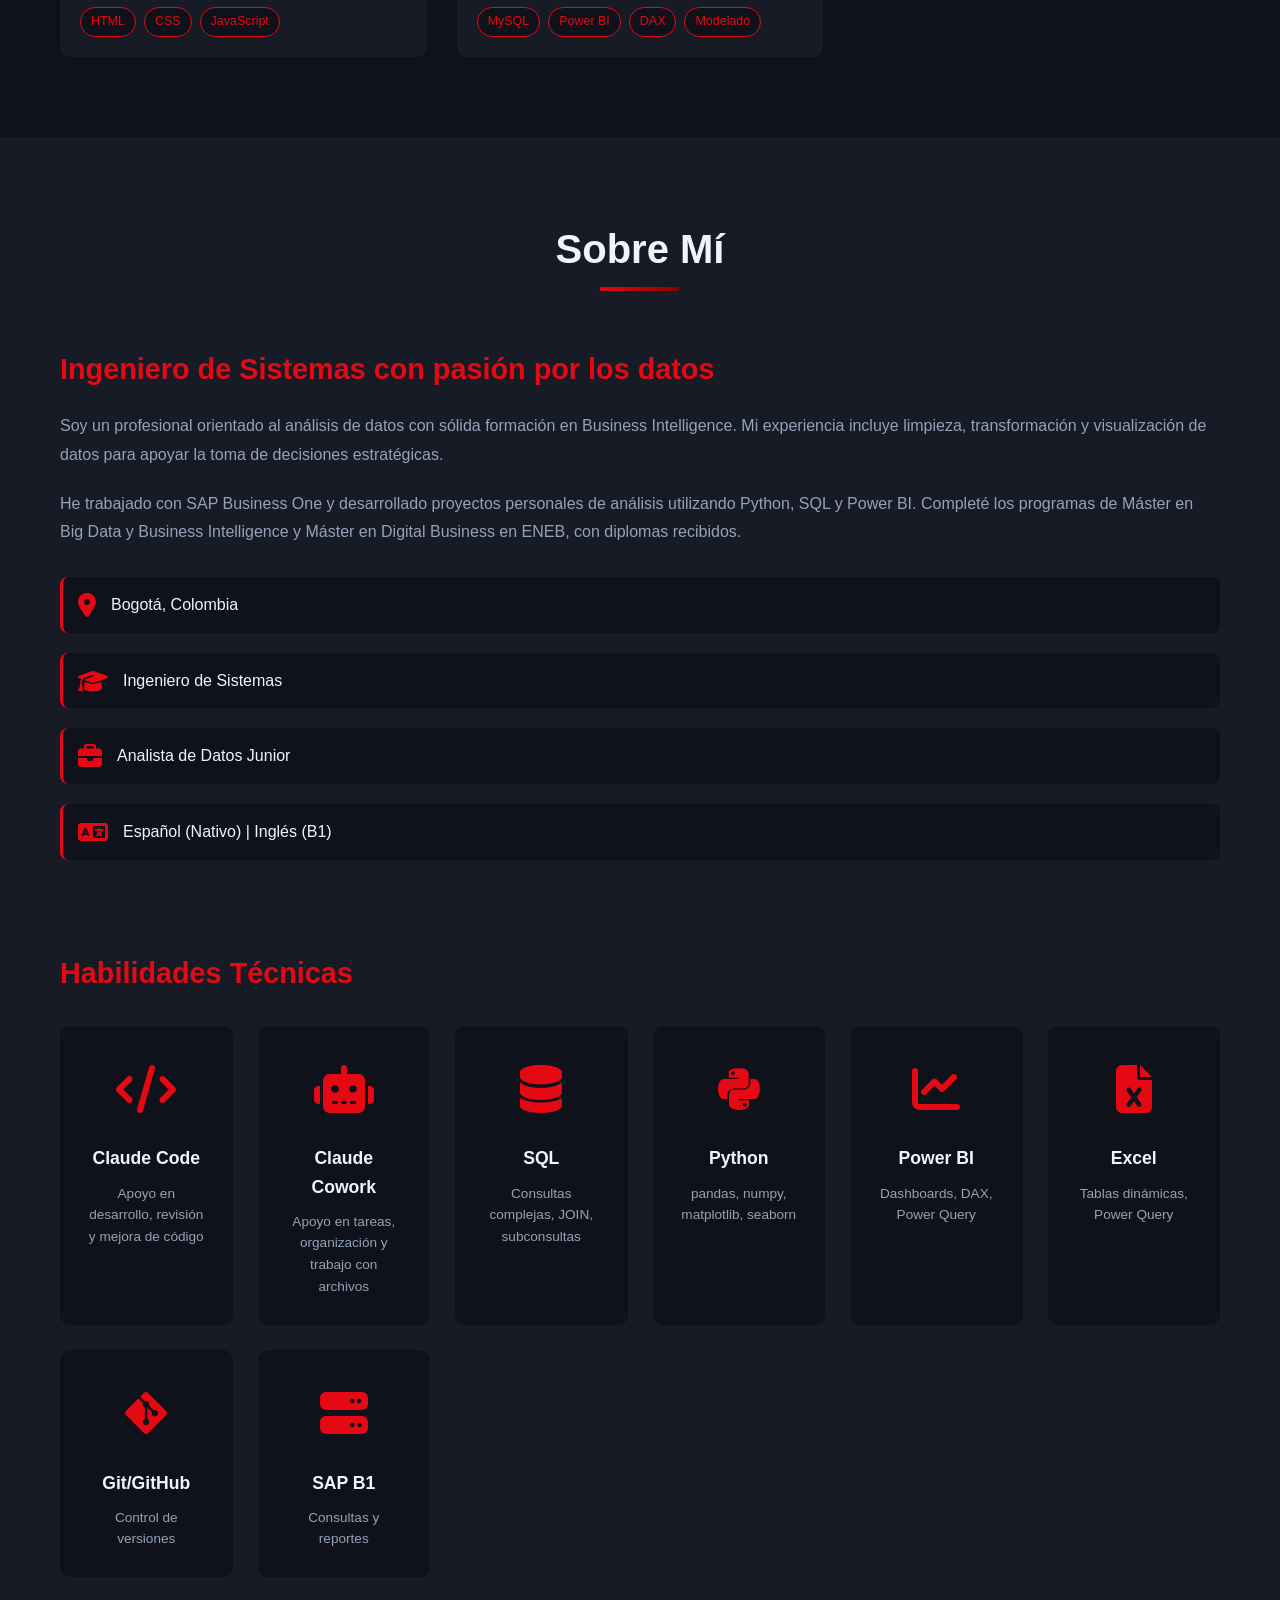
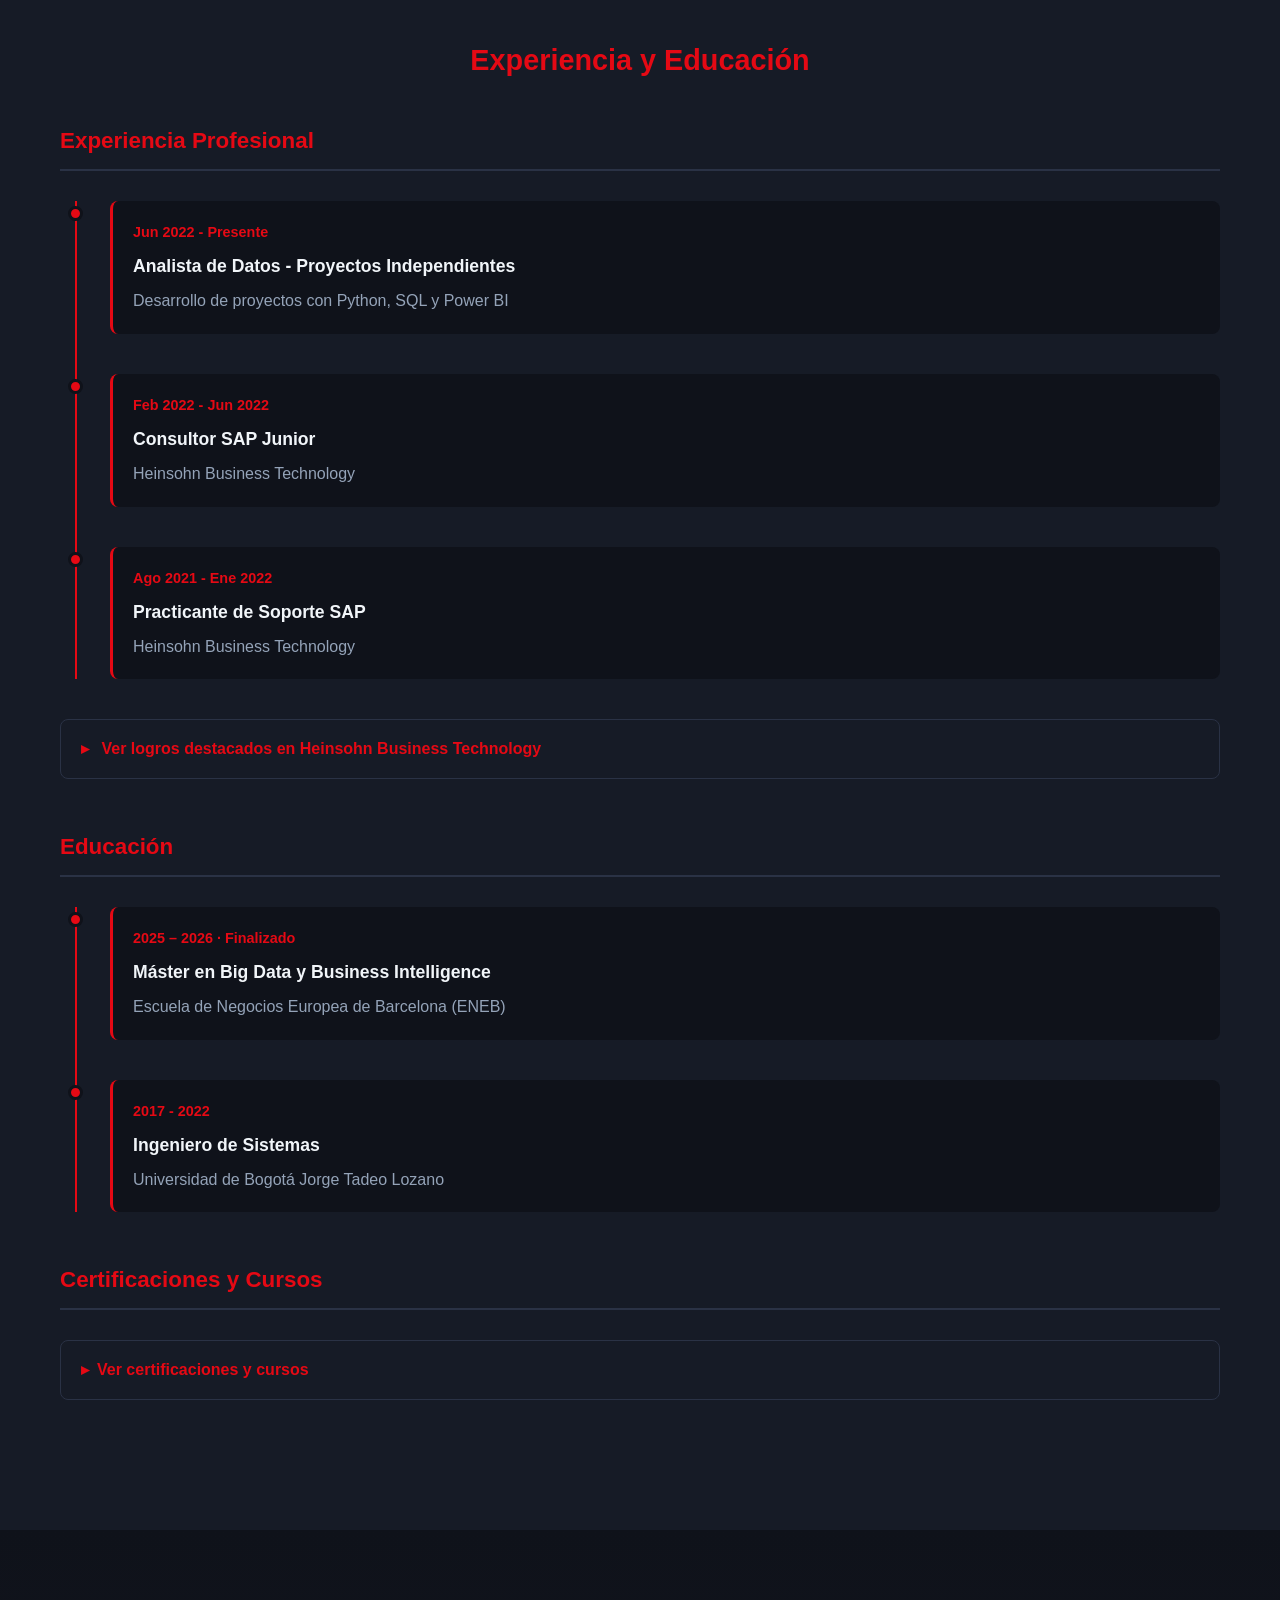
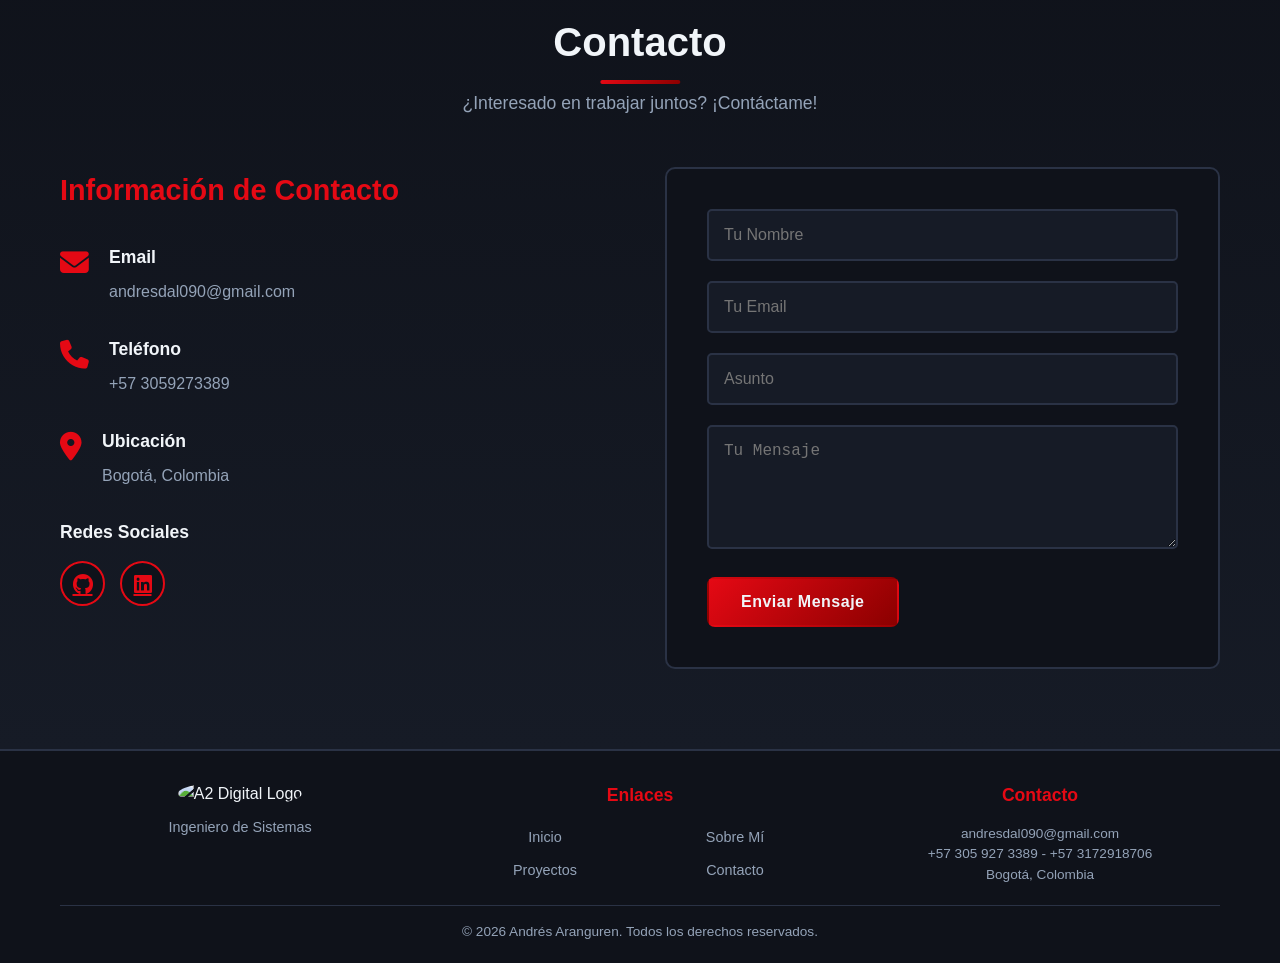
==== commit cd44862a: "Add files via upload" ====
--- a/index.html
+++ b/index.html
@@ -9,15 +9,8 @@
     >
     <meta
       name="keywords"
->
-    
-      <style>.ia-skills-block{display:none!important}</style>
-<script>document.addEventListener('DOMContentLoaded',function(){const grid=document.querySelector('.skills-grid');if(!grid)return;[['fa-code','Claude Code','Apoyo en desarrollo, revisión y mejora de código'],['fa-robot','Claude Cowork','Apoyo en tareas, organización y trabajo con archivos']].forEach(function(item){const card=document.createElement('div');card.className='skill-item';card.innerHTML='<div class="skill-icon"><i class="fas '+item[0]+'"></i></div><h4>'+item[1]+'</h4><p>'+item[2]+'</p>';grid.appendChild(card);});});</script>
-content="Business Intelligence, Data Analytics, Ingeniería de Sistemas, SQL, Python, Power BI, Analista de Datos"
+      content="Business Intelligence, Data Analytics, Ingeniería de Sistemas, SQL, Python, Power BI, Analista de Datos"
     >
-<!-- Actualización: IA y automatización -->
-<style>.ia-skills-block{grid-column:1 / -1;border:1px solid #ddd;border-radius:12px;padding:20px;margin-top:12px}.ia-skills-block p{margin:10px 0}</style>
-<script>document.addEventListener('DOMContentLoaded',function(){var grid=document.querySelector('.skills-grid');if(grid){var b=document.createElement('div');b.className='ia-skills-block';b.innerHTML='<h4>IA y automatización</h4><p><strong>Claude Code</strong><br>Apoyo en desarrollo, revisión y mejora de código</p><p><strong>Claude Cowork</strong><br>Apoyo en tareas, organización y trabajo con archivos</p>';grid.appendChild(b);}});</script>
     <meta name="author" content="Andrés Aranguren">
     <title>Andrés Aranguren | Business Intelligence & Data Analytics</title>
     <link rel="stylesheet" href="assets/css/variable.css">
@@ -318,6 +311,8 @@
           <div class="skills-container">
             <h3>Habilidades Técnicas</h3>
             <div class="skills-grid">
+              <div class="skill-item"><div class="skill-icon"><i class="fas fa-code"></i></div><h4>Claude Code</h4><p>Apoyo en desarrollo, revisión y mejora de código</p></div>
+              <div class="skill-item"><div class="skill-icon"><i class="fas fa-robot"></i></div><h4>Claude Cowork</h4><p>Apoyo en tareas, organización y trabajo con archivos</p></div>
               <div class="skill-item">
                 <div class="skill-icon"><i class="fas fa-database"></i></div>
                 <h4>SQL</h4>
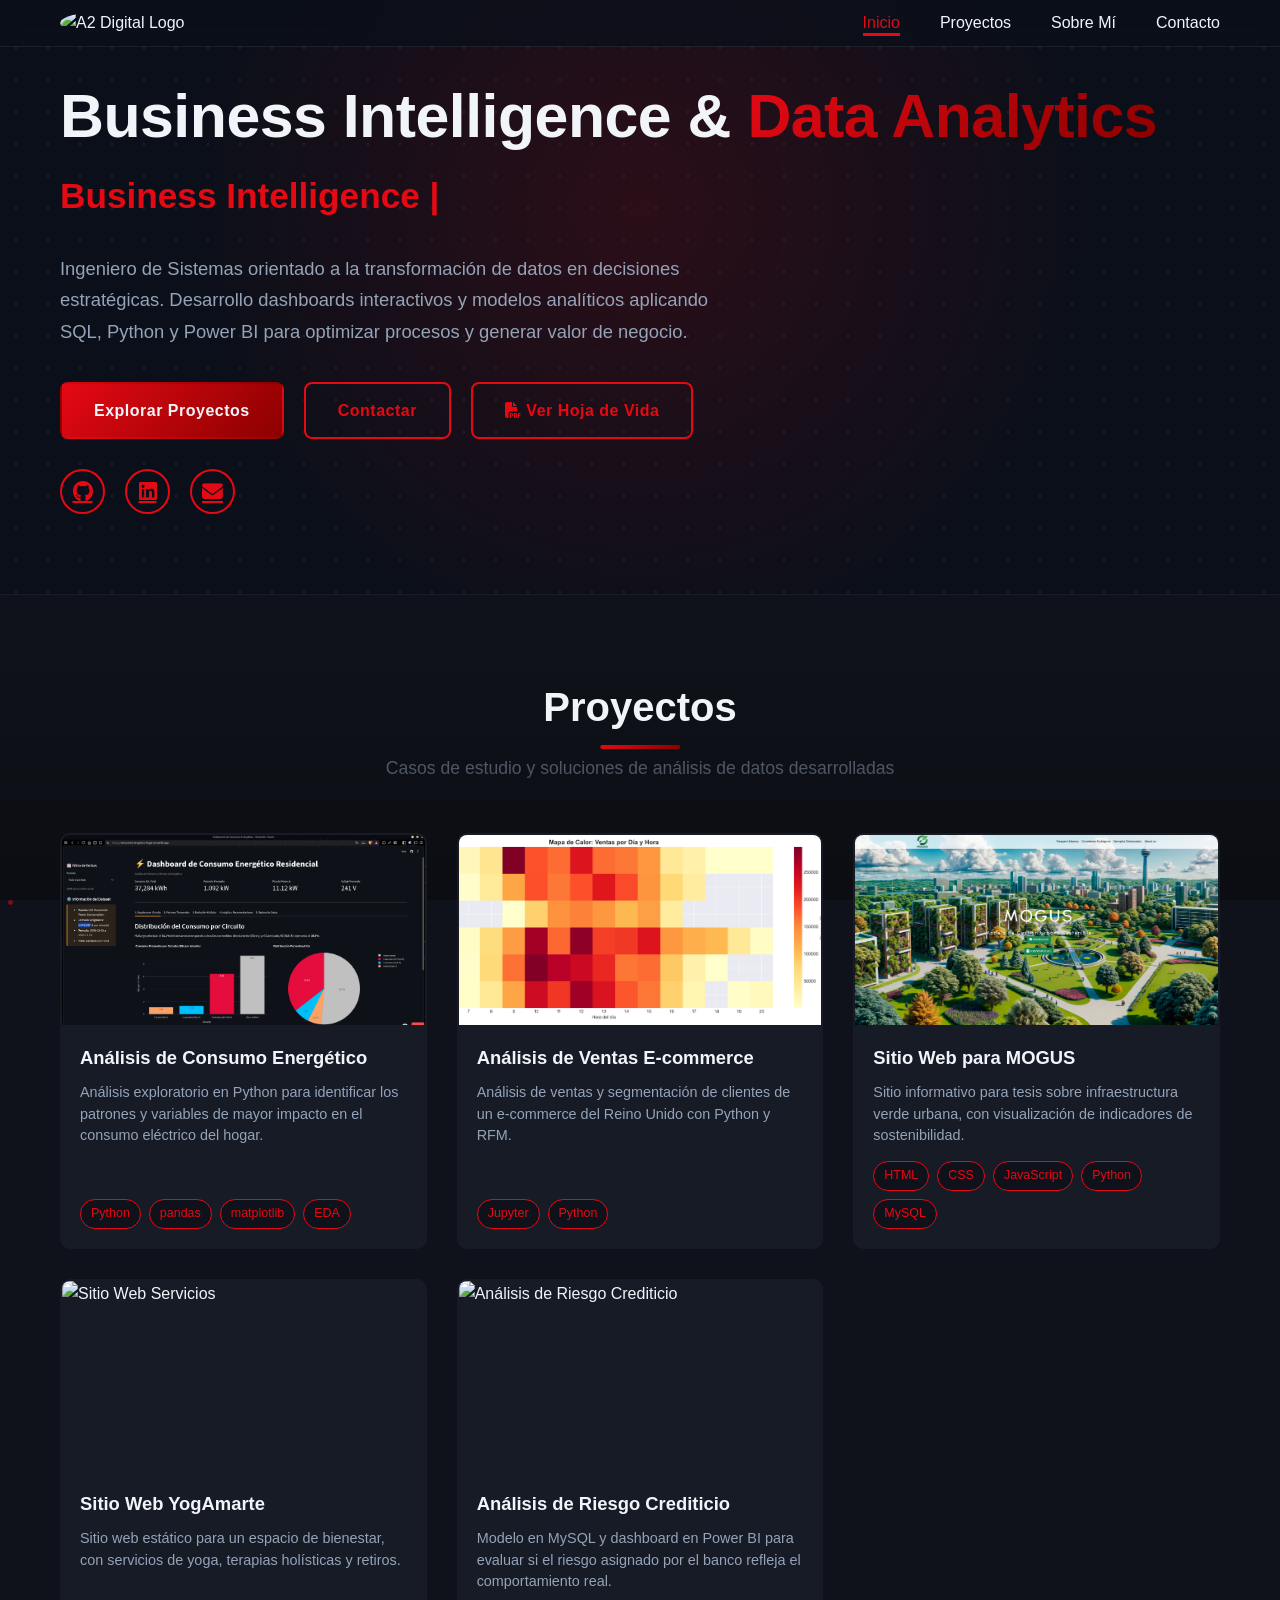
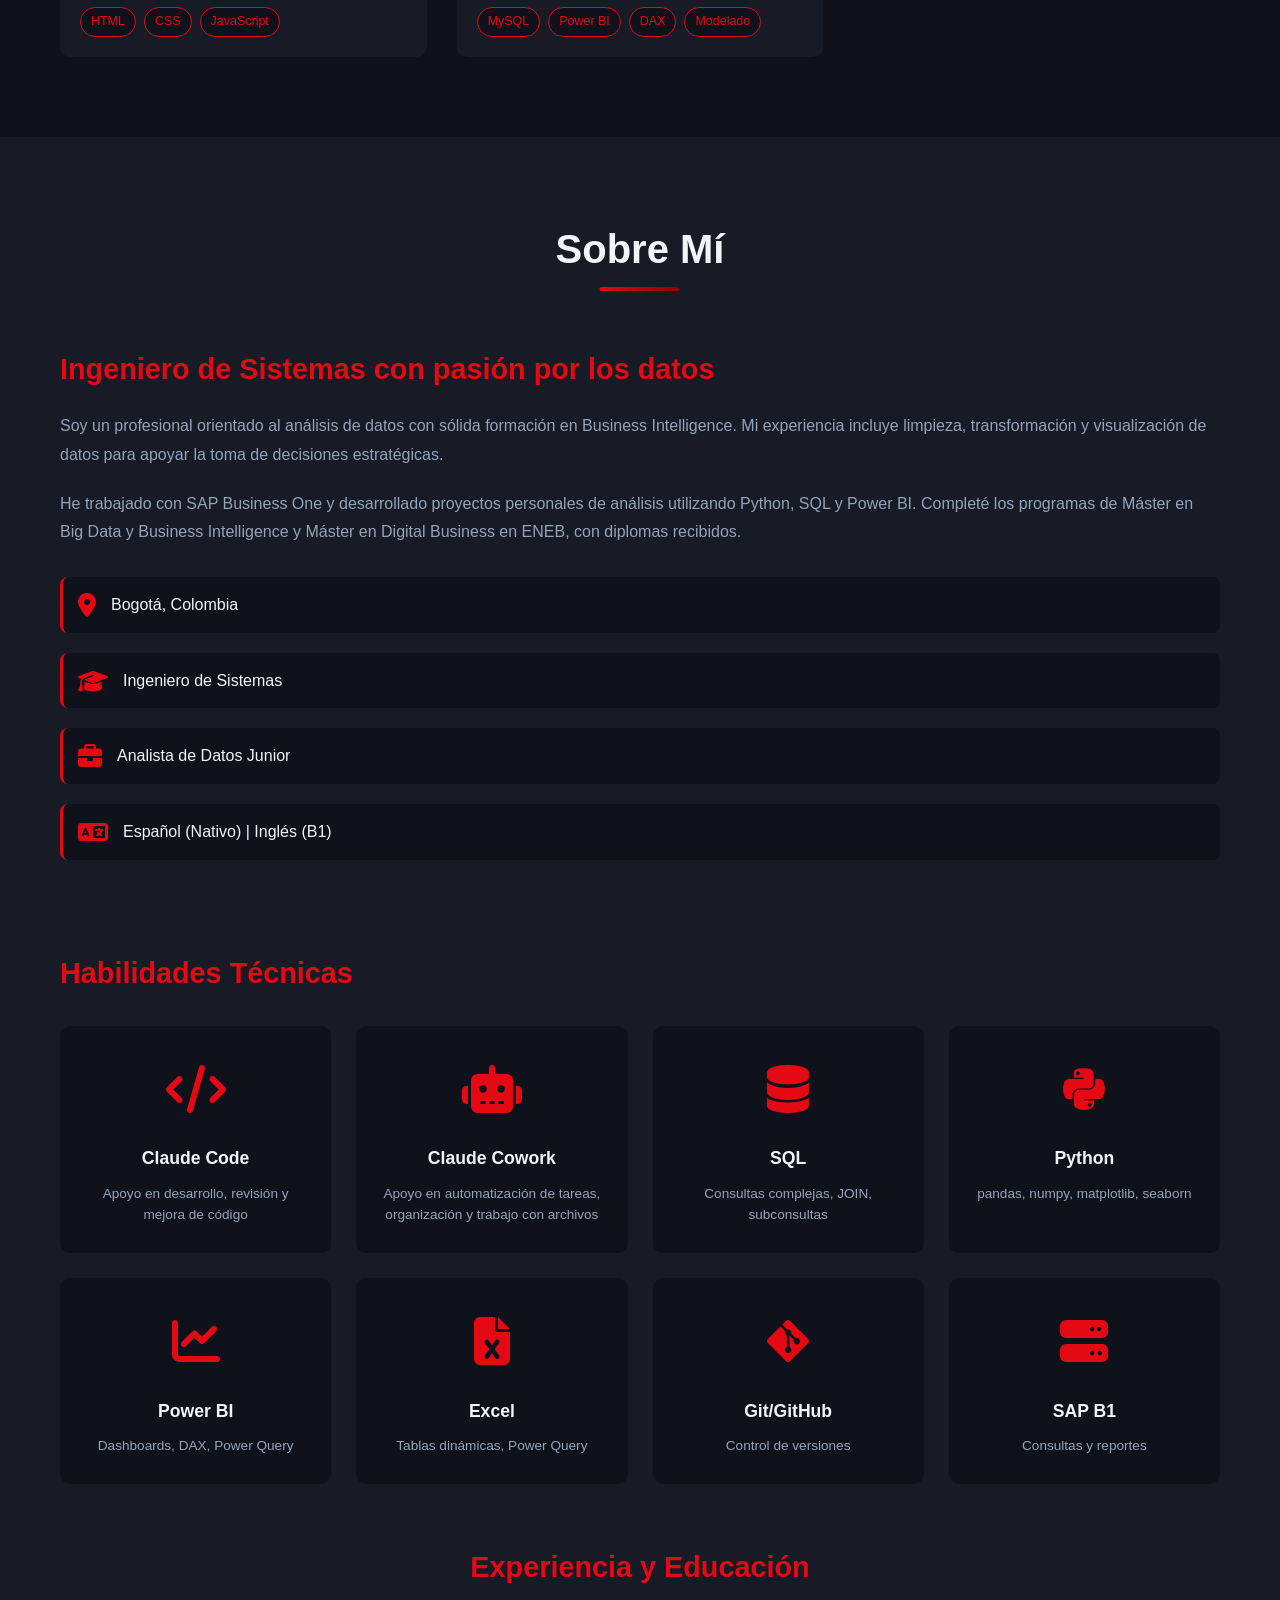
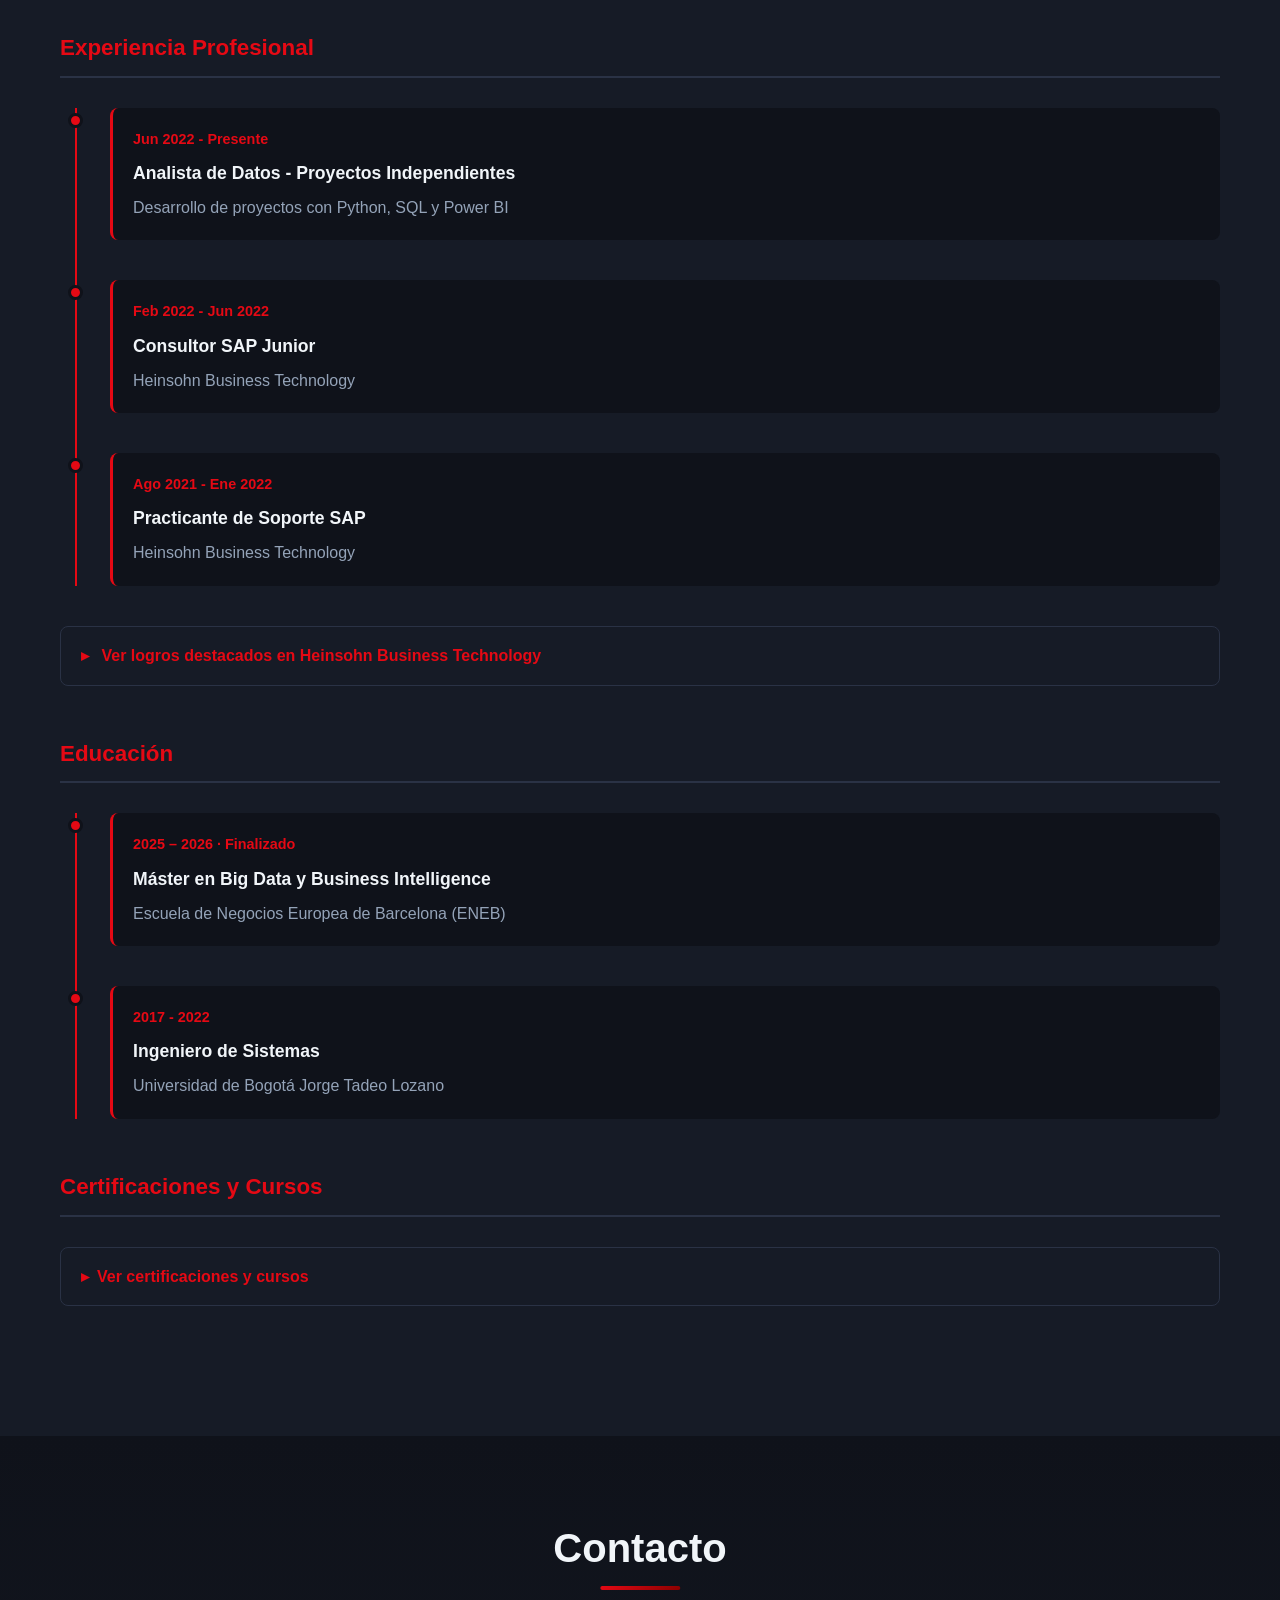
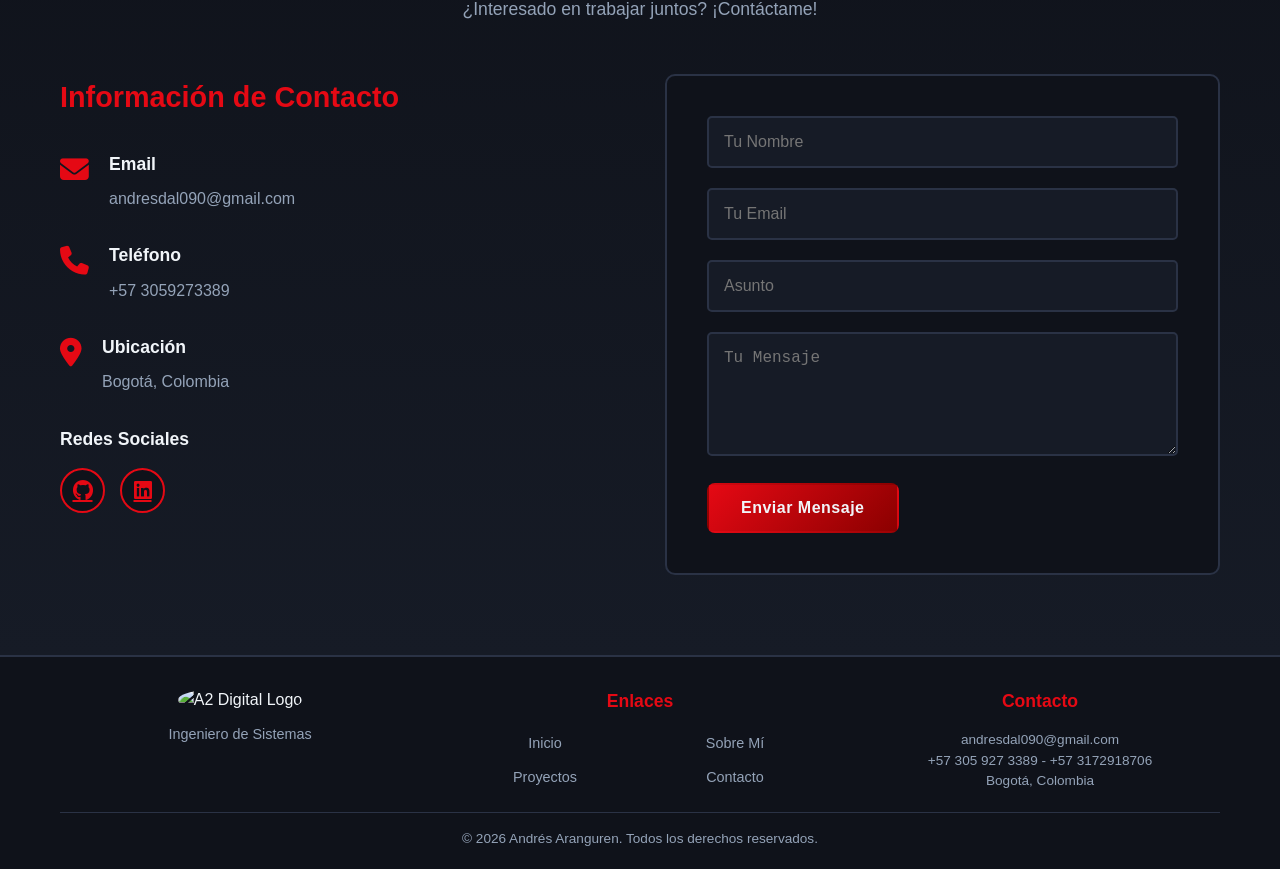
==== commit 4af06ef2: "Add files via upload" ====
--- a/index.html
+++ b/index.html
@@ -36,7 +36,8 @@
         ]
       }
     </script>
-  </head>
+  <style>@media (min-width: 1024px){.skills-grid{grid-template-columns:repeat(4,minmax(0,1fr))!important}.skills-grid .skill-item{min-width:0;height:100%;box-sizing:border-box}.skills-grid .skill-item p{overflow-wrap:anywhere}}</style>
+</head>
   <body>
     <nav class="navbar" id="navbar">
       <div class="container nav-container">
@@ -312,7 +313,7 @@
             <h3>Habilidades Técnicas</h3>
             <div class="skills-grid">
               <div class="skill-item"><div class="skill-icon"><i class="fas fa-code"></i></div><h4>Claude Code</h4><p>Apoyo en desarrollo, revisión y mejora de código</p></div>
-              <div class="skill-item"><div class="skill-icon"><i class="fas fa-robot"></i></div><h4>Claude Cowork</h4><p>Apoyo en tareas, organización y trabajo con archivos</p></div>
+              <div class="skill-item"><div class="skill-icon"><i class="fas fa-robot"></i></div><h4>Claude Cowork</h4><p>Apoyo en automatización de tareas, organización y trabajo con archivos</p></div>
               <div class="skill-item">
                 <div class="skill-icon"><i class="fas fa-database"></i></div>
                 <h4>SQL</h4>
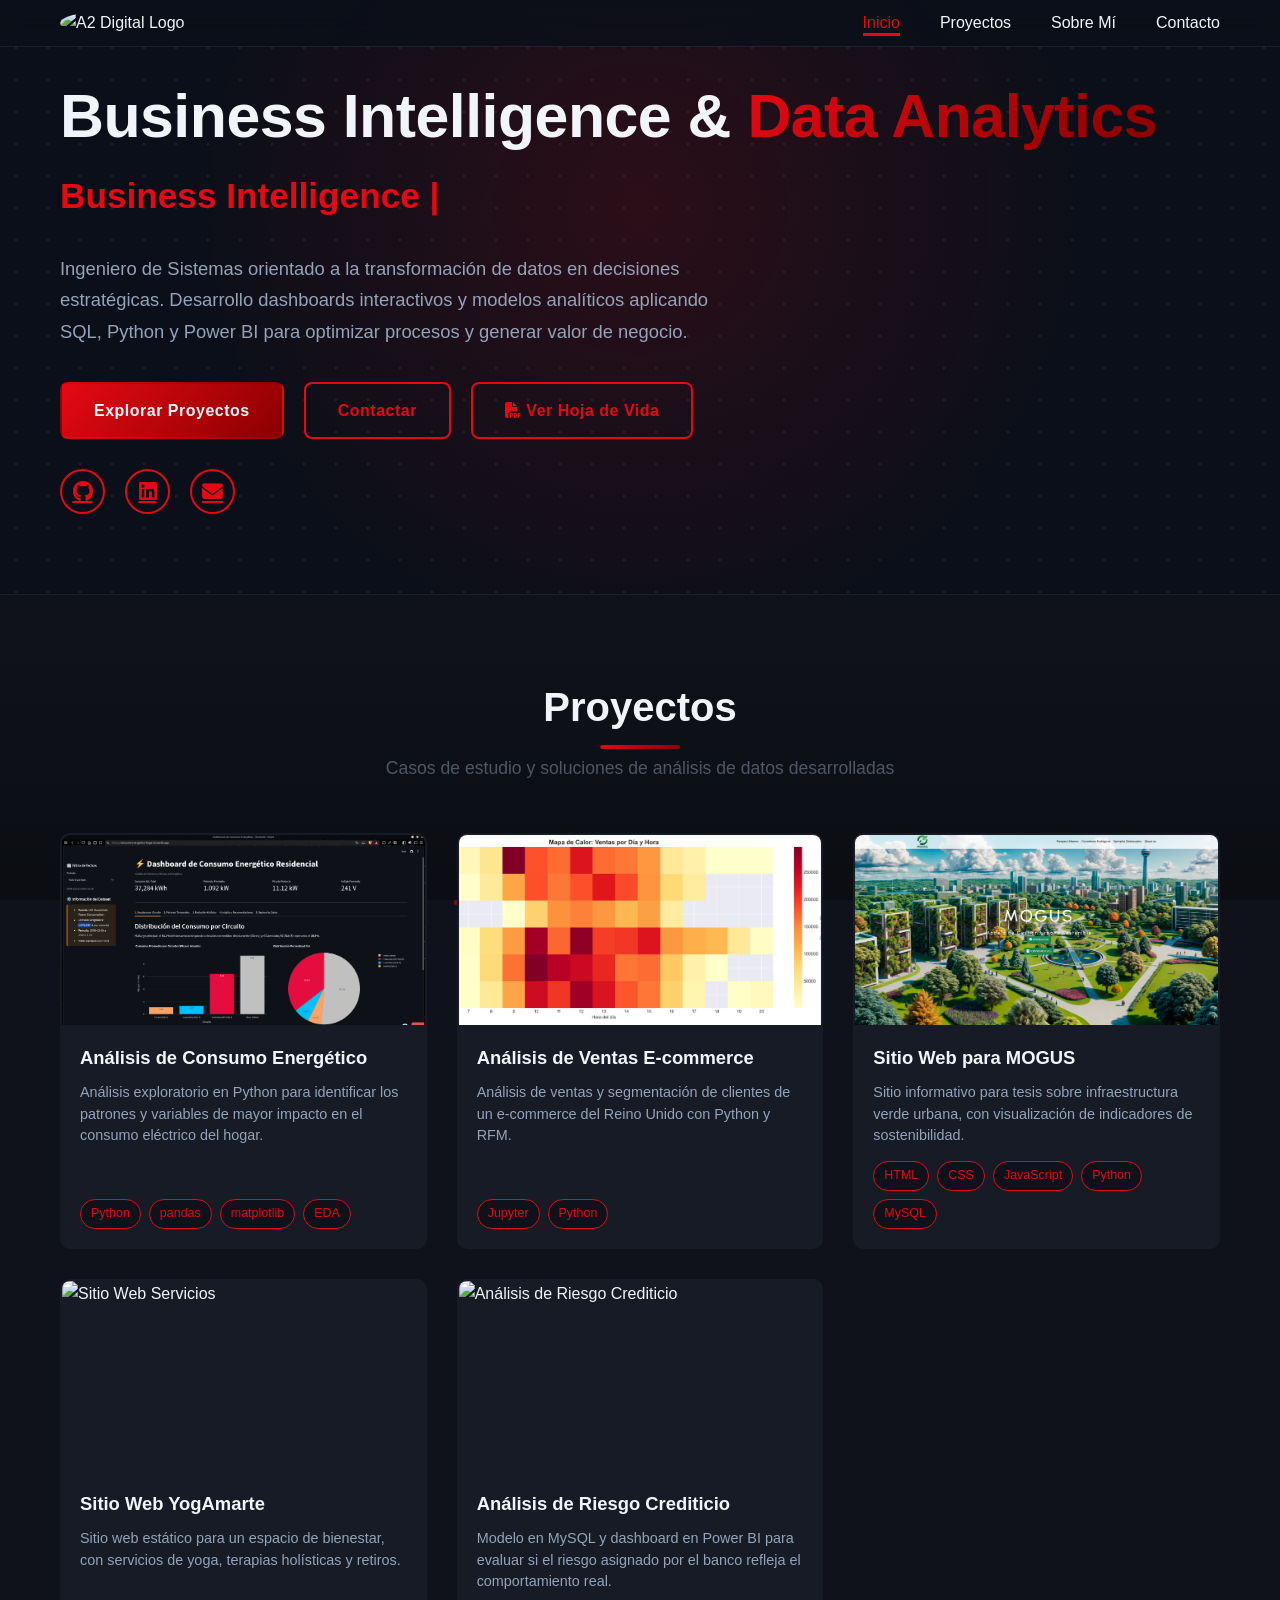
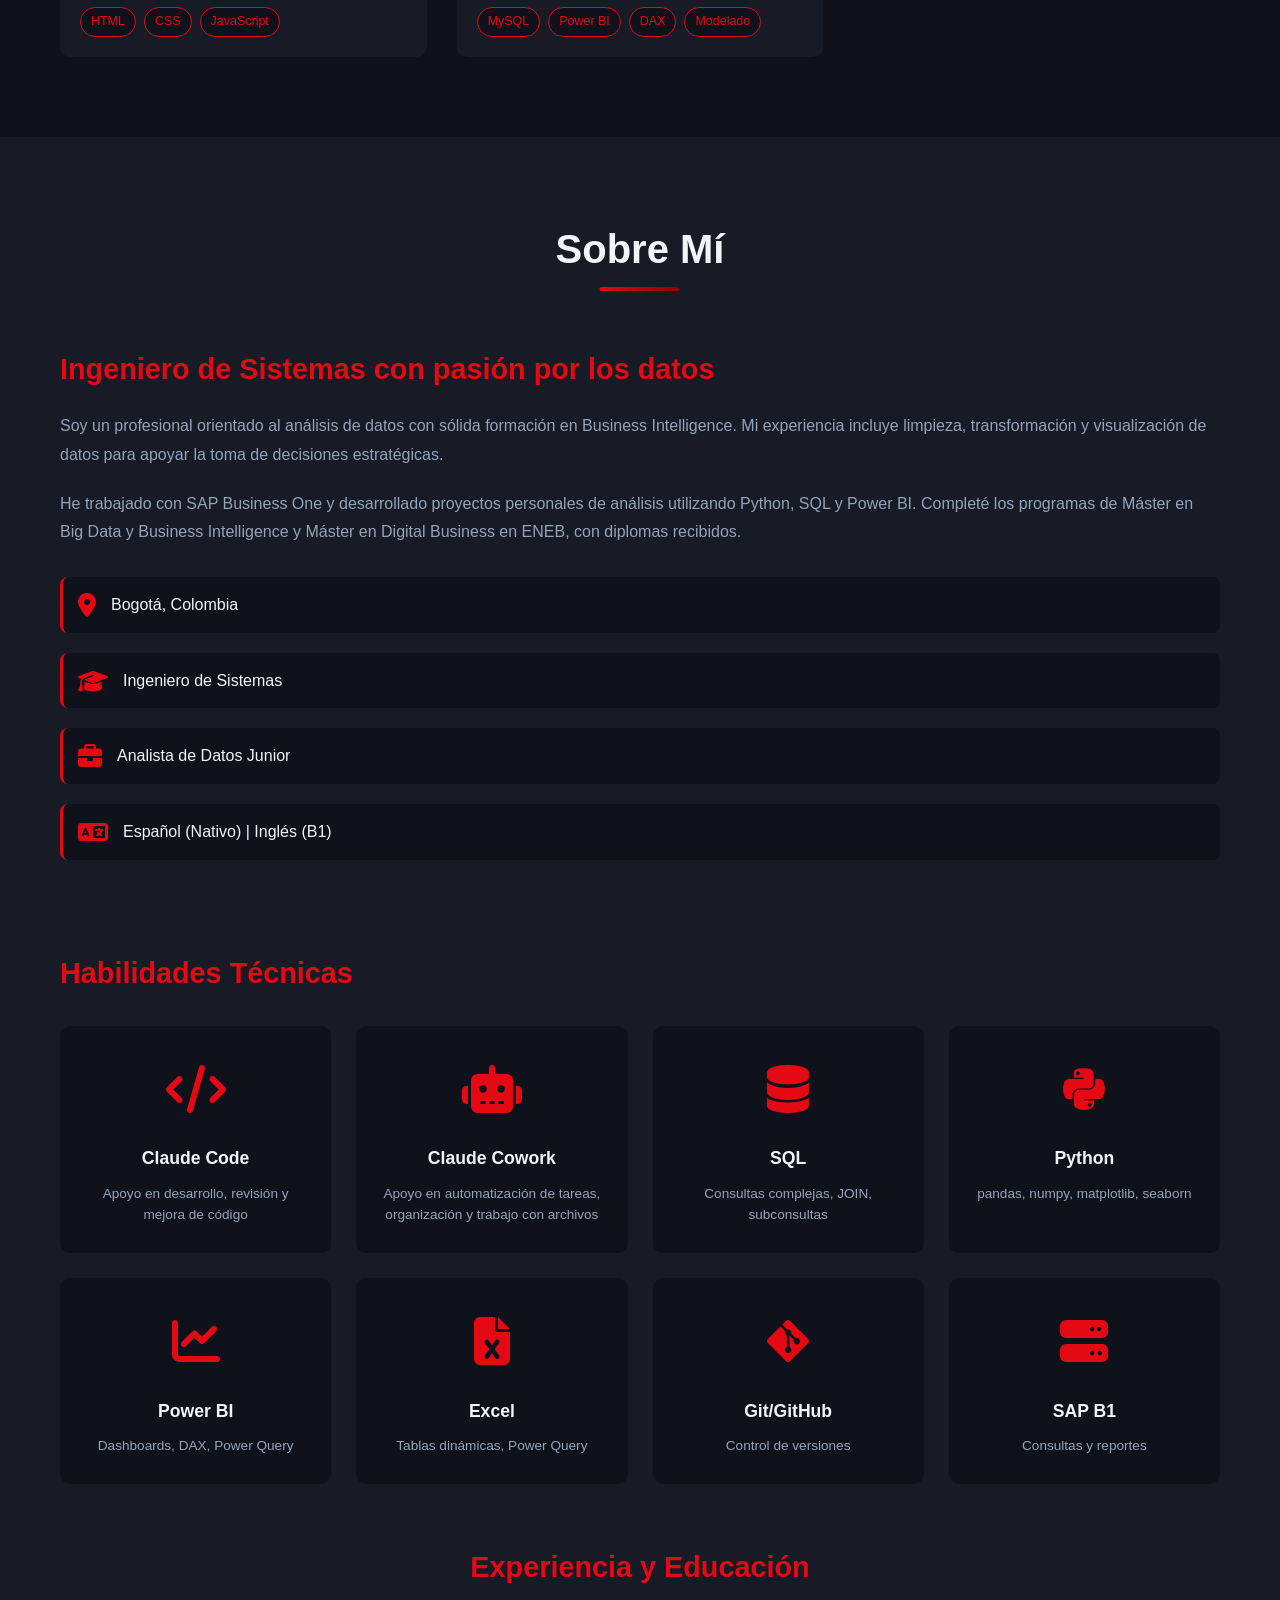
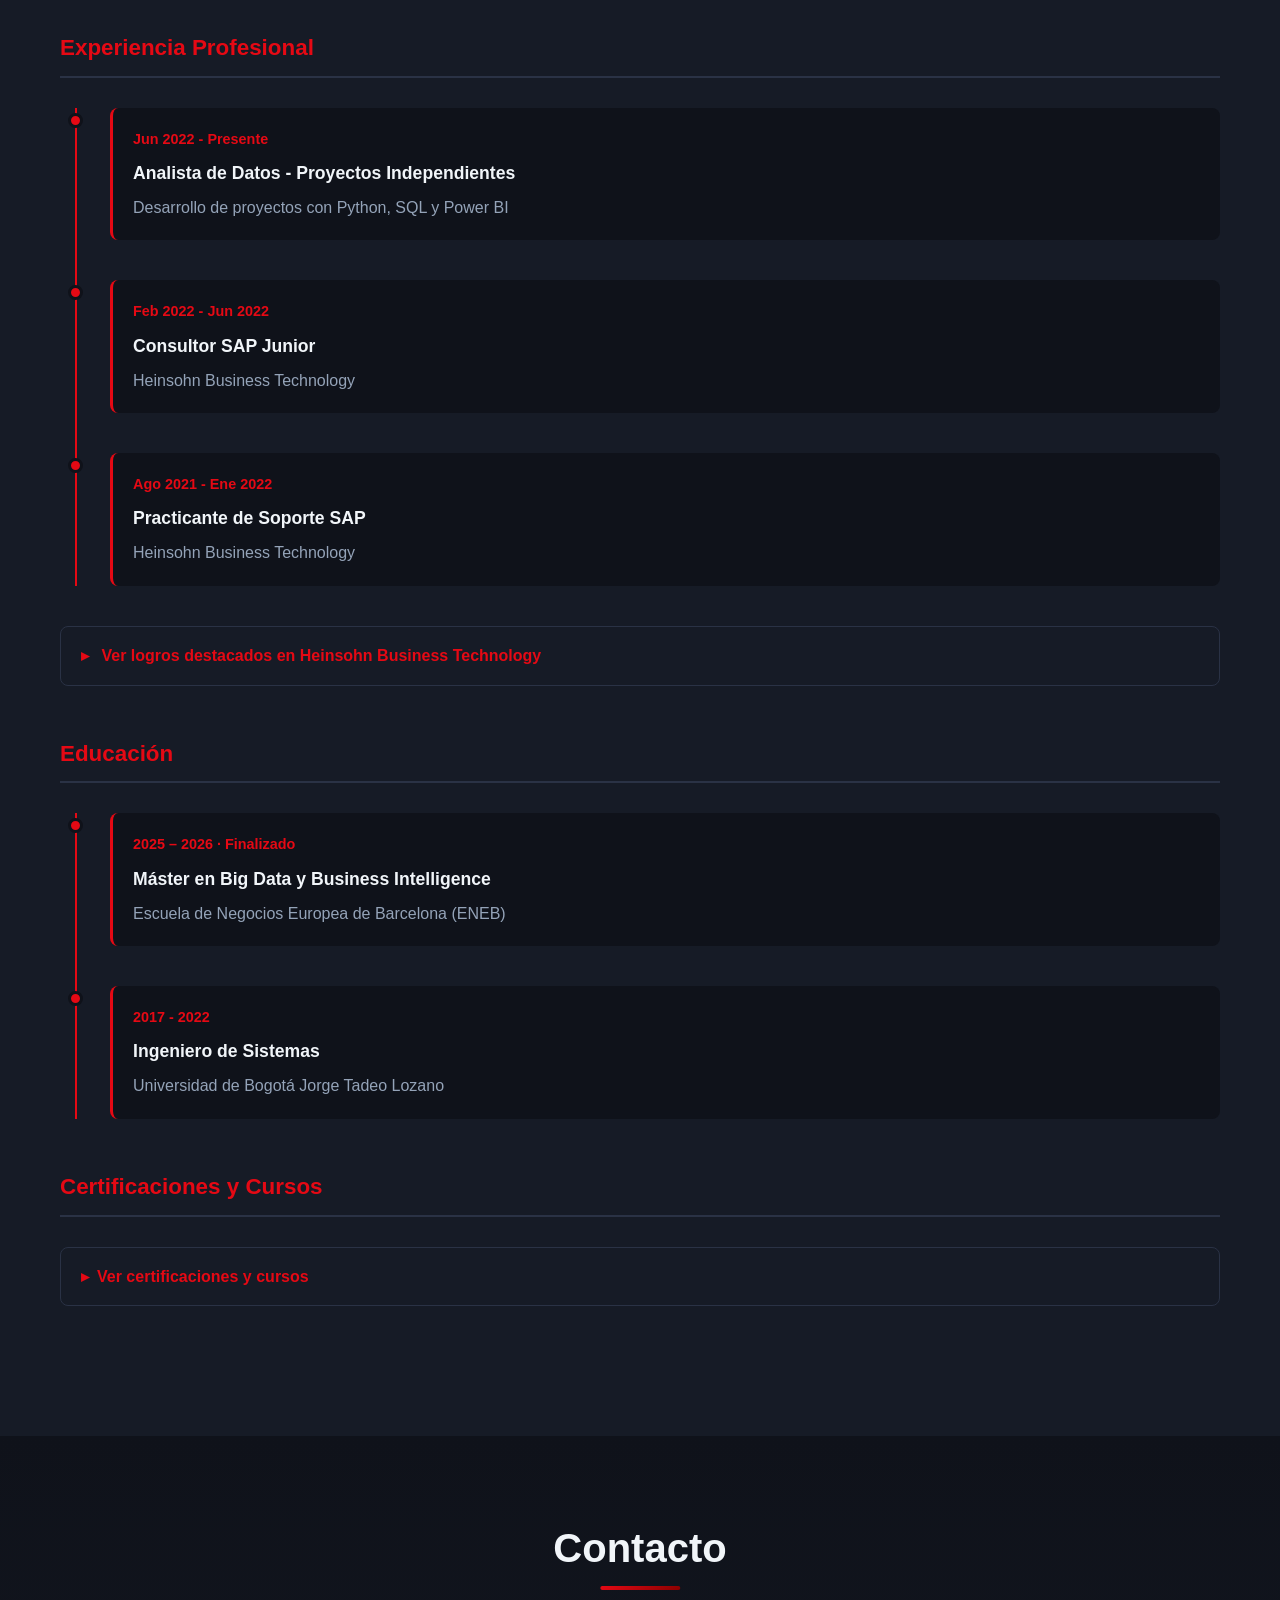
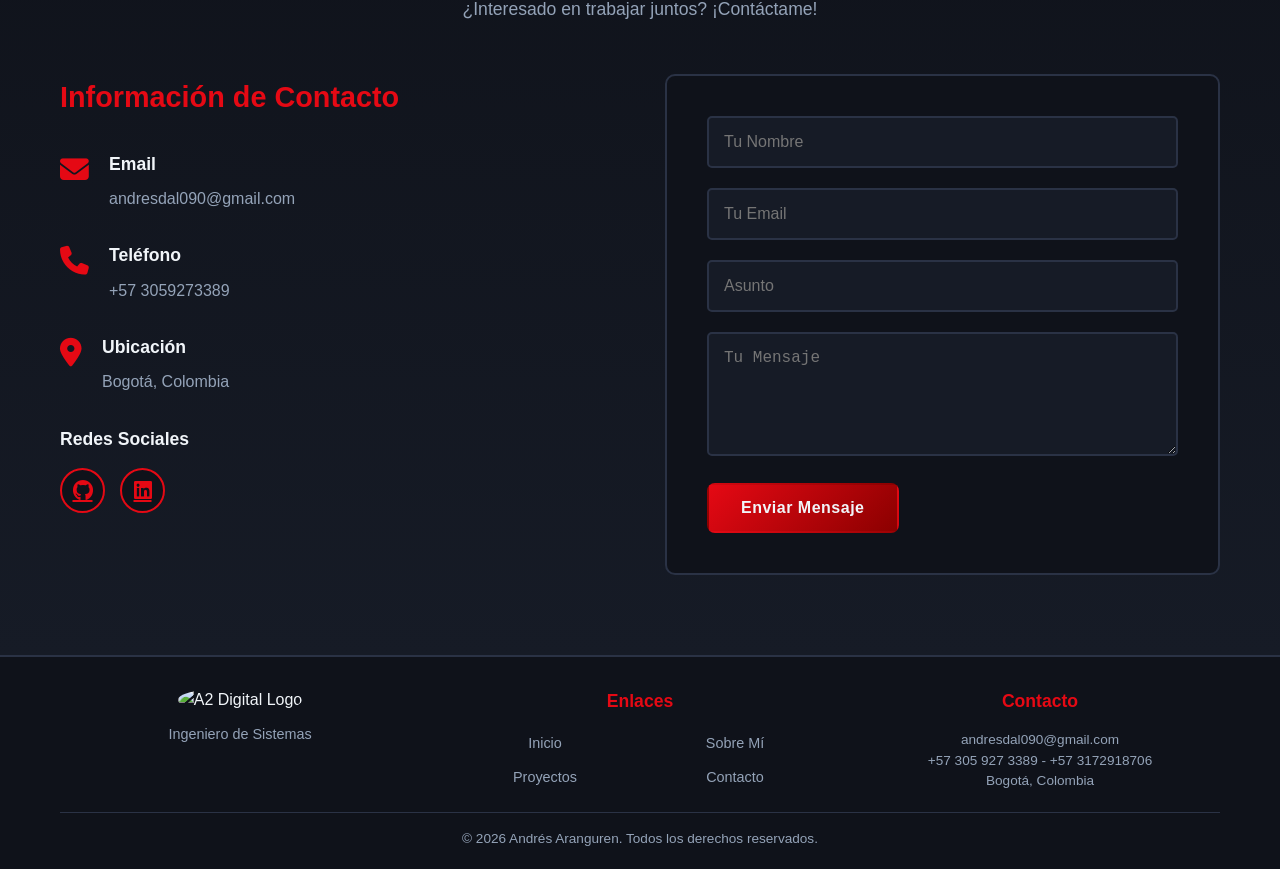
==== commit 64fd73fe: "Add files via upload" ====
--- a/index.html
+++ b/index.html
@@ -441,6 +441,7 @@
               <summary>Ver certificaciones y cursos</summary>
               <br>
               <ul class="findings-list">
+                <li><strong>Bootcamp de Talento Digital para BPO, KPO e ITO — En curso, 2026</strong><br>Cámara de Comercio de Bogotá y Clúster TEC Bogotá-Región · Aliado: Boost Business Consulting<br>80 horas · IA, datos y automatización aplicadas al sector</li>
                 <li>Google Data Analytics — 2024</li>
                 <li>Análisis de Datos, 105 h — Avanza Tech, 2025</li>
                 <li>
